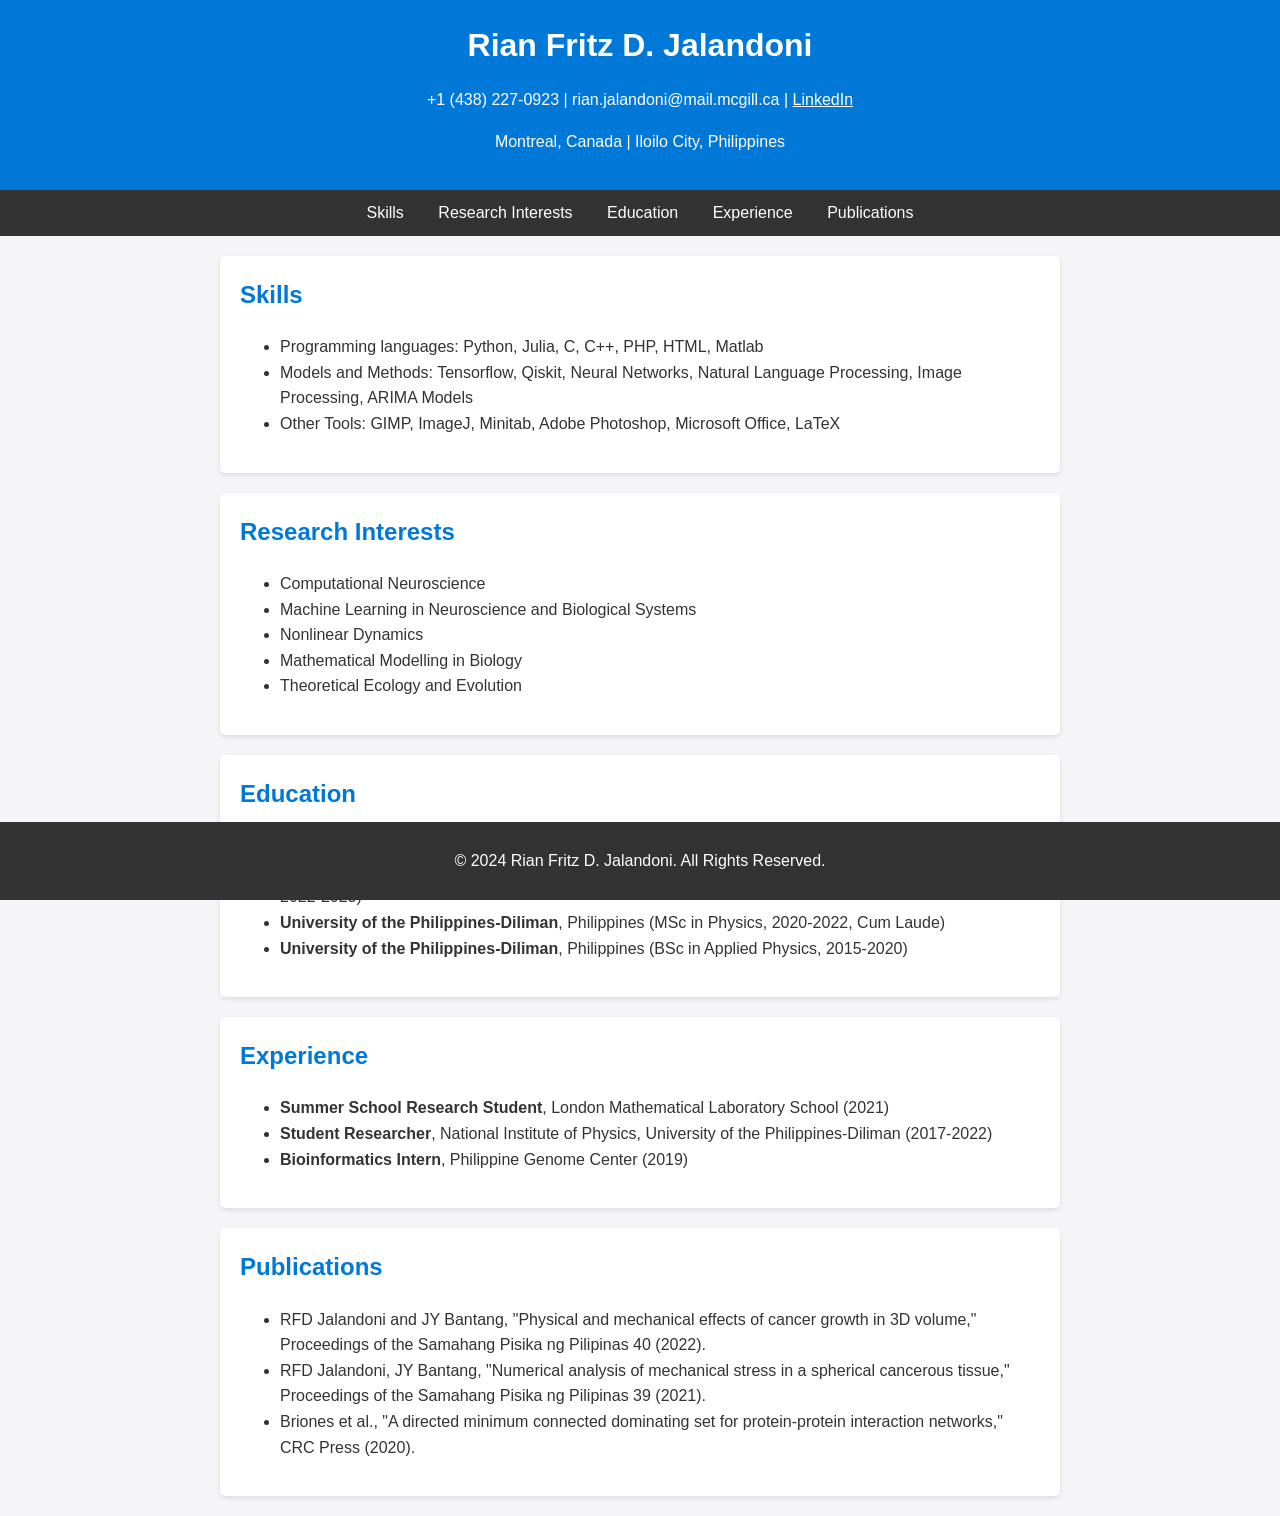
==== index.html @ ee77b3c1 "Rename curriculum-vitae-jalandonirfd.html to index.html" ====
<!DOCTYPE html>
<html lang="en">
<head>
    <meta charset="UTF-8">
    <meta name="viewport" content="width=device-width, initial-scale=1.0">
    <title>Rian Fritz D. Jalandoni - CV</title>
    <style>
        body {
            font-family: Arial, sans-serif;
            margin: 0;
            padding: 0;
            line-height: 1.6;
            background-color: #f4f4f9;
            color: #333;
        }
        header {
            background: #0078d7;
            color: white;
            padding: 20px 0;
            text-align: center;
        }
        header h1 {
            margin: 0;
        }
        nav {
            background: #333;
            color: white;
            padding: 10px 0;
            text-align: center;
        }
        nav a {
            color: white;
            margin: 0 15px;
            text-decoration: none;
        }
        nav a:hover {
            text-decoration: underline;
        }
        section {
            padding: 20px;
            margin: 20px auto;
            max-width: 800px;
            background: white;
            border-radius: 5px;
            box-shadow: 0 2px 5px rgba(0, 0, 0, 0.1);
        }
        section h2 {
            color: #0078d7;
            margin-top: 0;
        }
        footer {
            text-align: center;
            padding: 10px 0;
            background: #333;
            color: white;
            position: fixed;
            bottom: 0;
            width: 100%;
        }
    </style>
</head>
<body>
    <header>
        <h1>Rian Fritz D. Jalandoni</h1>
        <p>+1 (438) 227-0923 | rian.jalandoni@mail.mcgill.ca | <a href="https://www.linkedin.com/in/rian-fritz-jalandoni-0ab7b7190/" style="color: white;">LinkedIn</a></p>
        <p>Montreal, Canada | Iloilo City, Philippines</p>
    </header>
    <nav>
        <a href="#skills">Skills</a>
        <a href="#research">Research Interests</a>
        <a href="#education">Education</a>
        <a href="#experience">Experience</a>
        <a href="#publications">Publications</a>
    </nav>
    <section id="skills">
        <h2>Skills</h2>
        <ul>
            <li>Programming languages: Python, Julia, C, C++, PHP, HTML, Matlab</li>
            <li>Models and Methods: Tensorflow, Qiskit, Neural Networks, Natural Language Processing, Image Processing, ARIMA Models</li>
            <li>Other Tools: GIMP, ImageJ, Minitab, Adobe Photoshop, Microsoft Office, LaTeX</li>
        </ul>
    </section>
    <section id="research">
        <h2>Research Interests</h2>
        <ul>
            <li>Computational Neuroscience</li>
            <li>Machine Learning in Neuroscience and Biological Systems</li>
            <li>Nonlinear Dynamics</li>
            <li>Mathematical Modelling in Biology</li>
            <li>Theoretical Ecology and Evolution</li>
        </ul>
    </section>
    <section id="education">
        <h2>Education</h2>
        <ul>
            <li><strong>McGill University</strong>, Montreal, Canada (PhD in Quantitative Life Science, 2023-Present)</li>
            <li><strong>International Centre for Theoretical Physics</strong>, Italy (Postgraduate Diploma in Quantitative Life Sciences, 2022-2023)</li>
            <li><strong>University of the Philippines-Diliman</strong>, Philippines (MSc in Physics, 2020-2022, Cum Laude)</li>
            <li><strong>University of the Philippines-Diliman</strong>, Philippines (BSc in Applied Physics, 2015-2020)</li>
        </ul>
    </section>
    <section id="experience">
        <h2>Experience</h2>
        <ul>
            <li><strong>Summer School Research Student</strong>, London Mathematical Laboratory School (2021)</li>
            <li><strong>Student Researcher</strong>, National Institute of Physics, University of the Philippines-Diliman (2017-2022)</li>
            <li><strong>Bioinformatics Intern</strong>, Philippine Genome Center (2019)</li>
        </ul>
    </section>
    <section id="publications">
        <h2>Publications</h2>
        <ul>
            <li>RFD Jalandoni and JY Bantang, "Physical and mechanical effects of cancer growth in 3D volume," Proceedings of the Samahang Pisika ng Pilipinas 40 (2022).</li>
            <li>RFD Jalandoni, JY Bantang, "Numerical analysis of mechanical stress in a spherical cancerous tissue," Proceedings of the Samahang Pisika ng Pilipinas 39 (2021).</li>
            <li>Briones et al., "A directed minimum connected dominating set for protein-protein interaction networks," CRC Press (2020).</li>
        </ul>
    </section>
    <footer>
        <p>&copy; 2024 Rian Fritz D. Jalandoni. All Rights Reserved.</p>
    </footer>
</body>
</html>
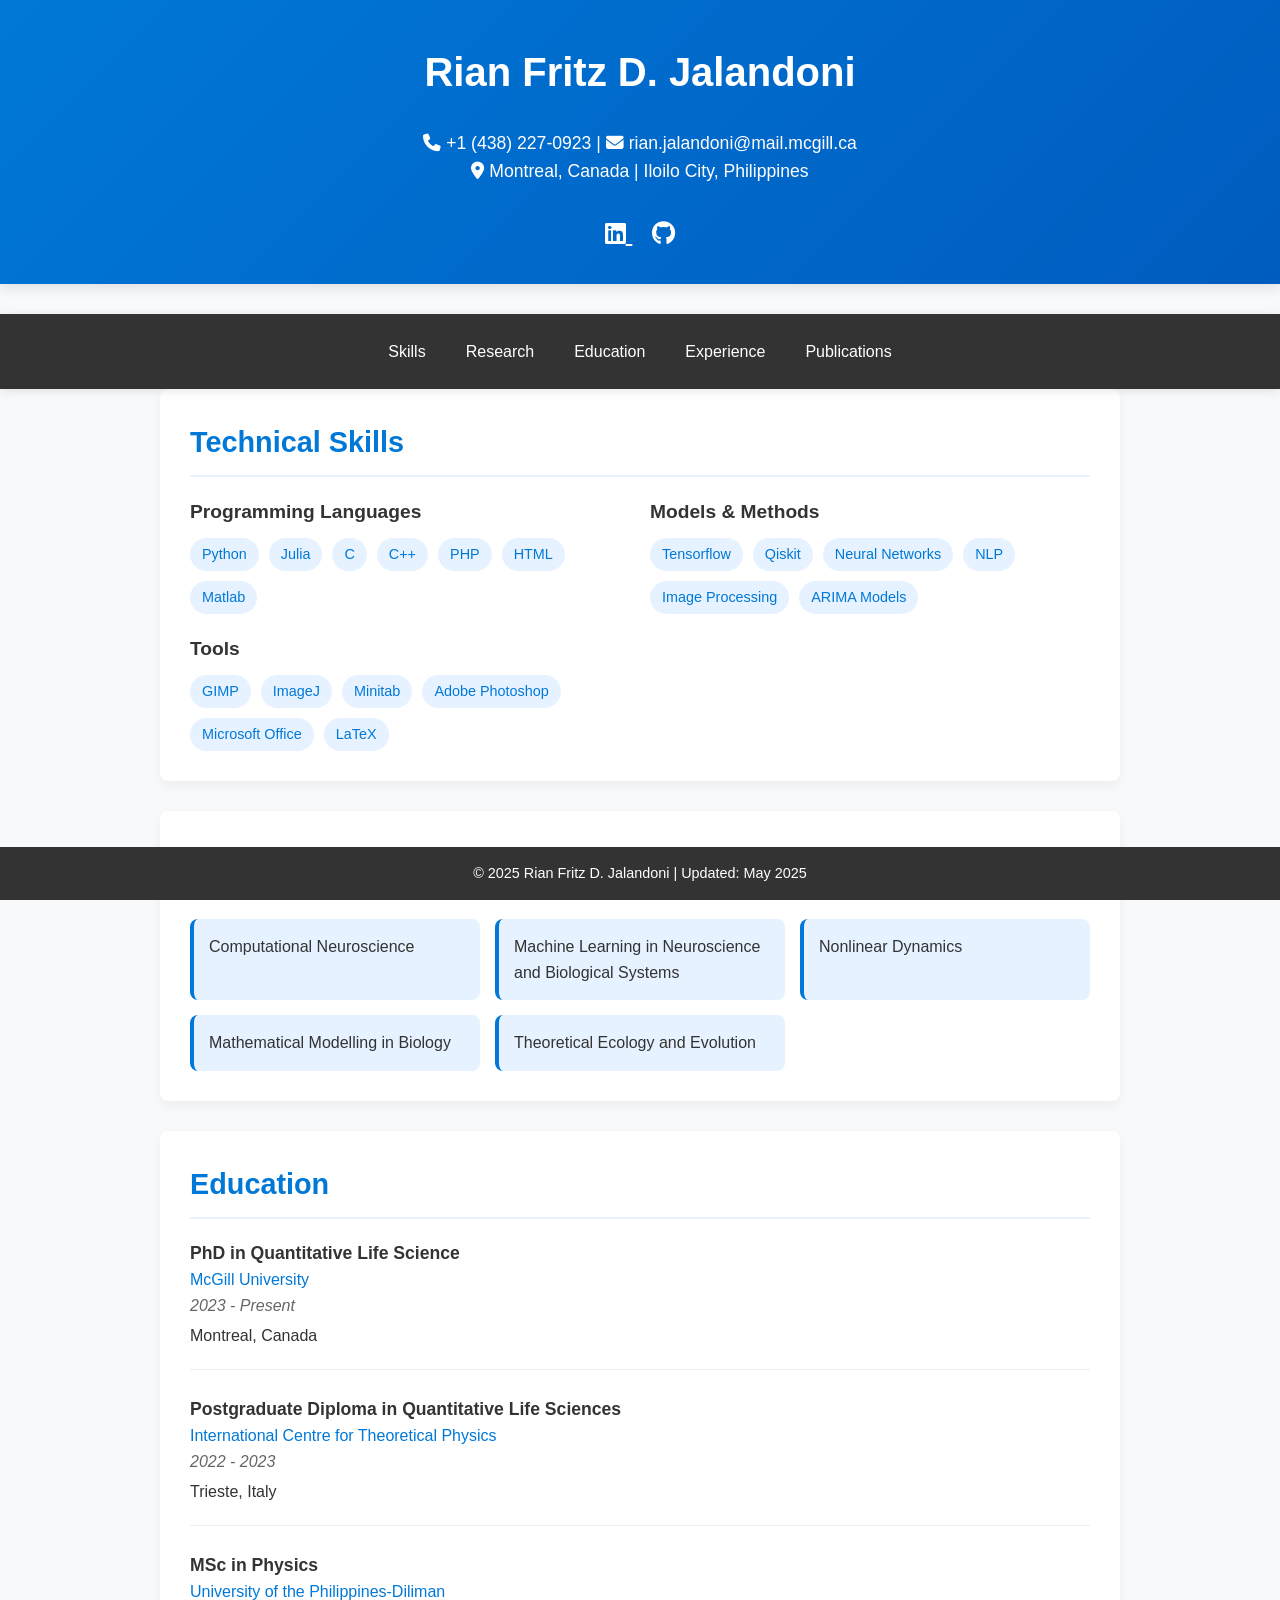
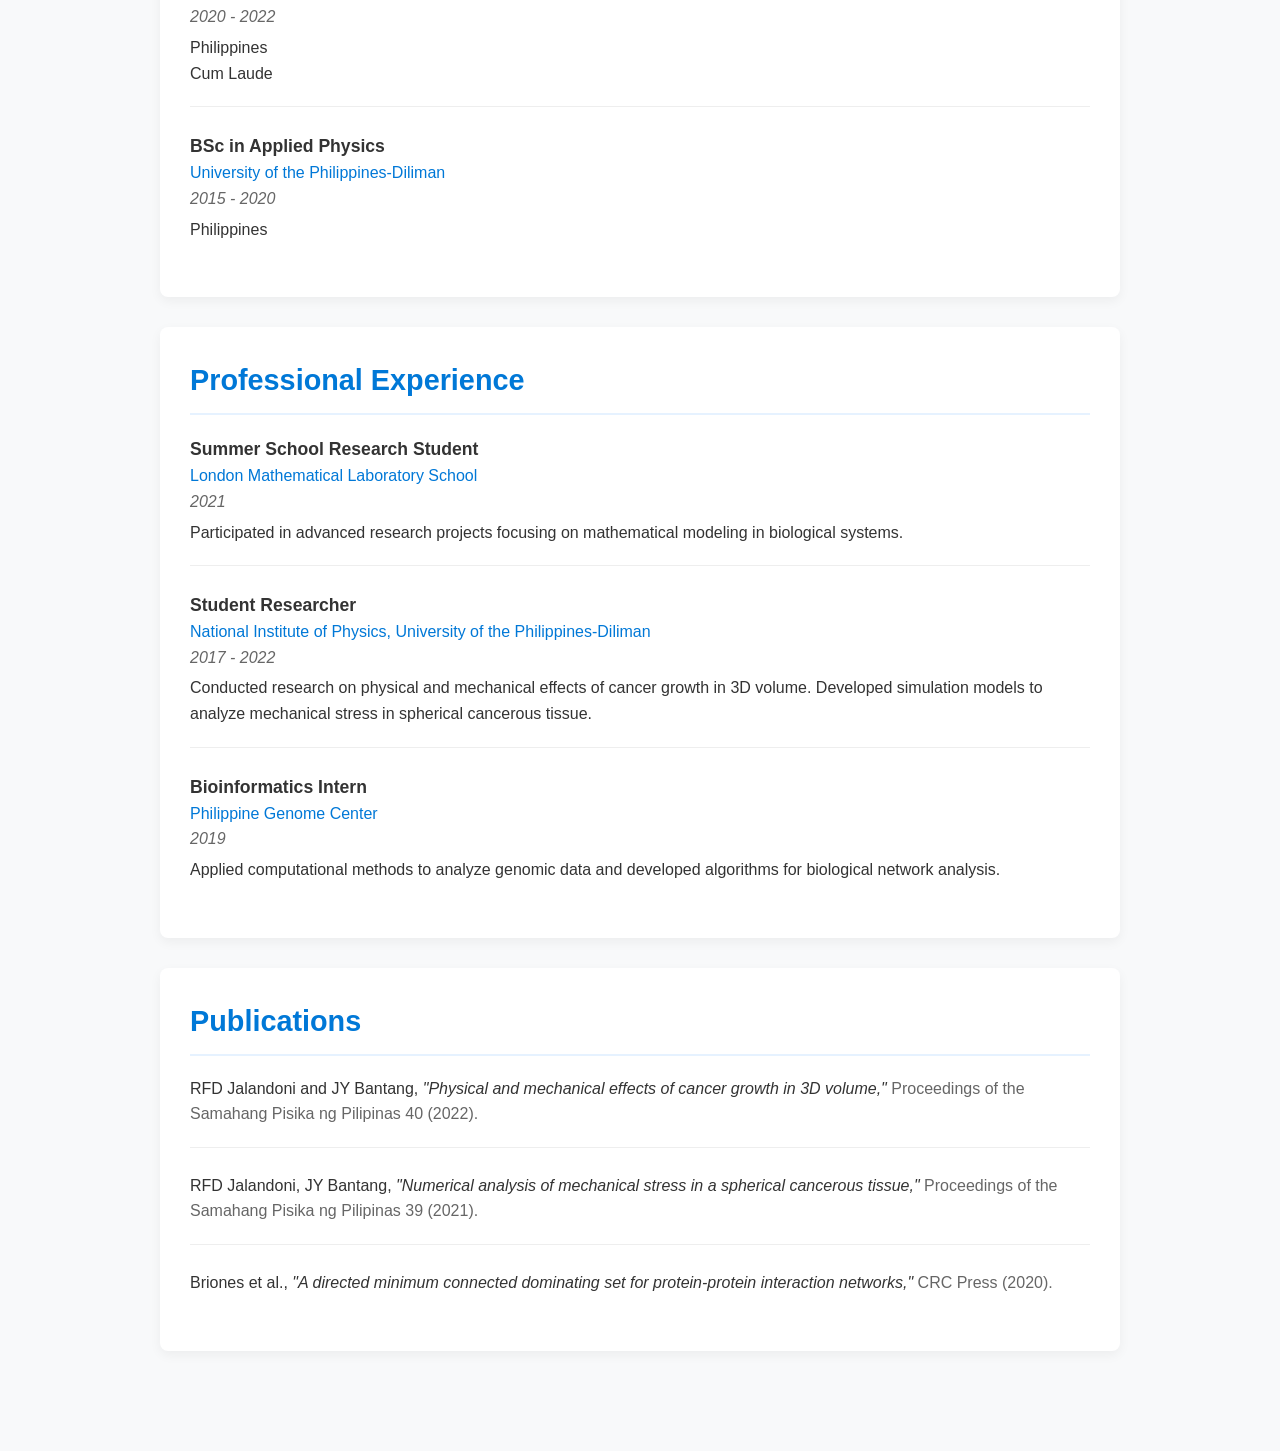
==== commit bd909ffe: "Update index.html" ====
--- a/index.html
+++ b/index.html
@@ -3,120 +3,474 @@
 <head>
     <meta charset="UTF-8">
     <meta name="viewport" content="width=device-width, initial-scale=1.0">
-    <title>Rian Fritz D. Jalandoni - CV</title>
+    <title>Rian Fritz D. Jalandoni - Curriculum Vitae</title>
+    <link rel="stylesheet" href="https://cdnjs.cloudflare.com/ajax/libs/font-awesome/6.4.0/css/all.min.css">
     <style>
-        body {
-            font-family: Arial, sans-serif;
+        :root {
+            --primary-color: #0078d7;
+            --secondary-color: #333;
+            --bg-color: #f8f9fa;
+            --card-bg: #ffffff;
+            --text-color: #333;
+            --accent-color: #005cbf;
+            --light-accent: #e6f2ff;
+        }
+
+        * {
             margin: 0;
             padding: 0;
+            box-sizing: border-box;
+        }
+
+        body {
+            font-family: 'Segoe UI', Arial, sans-serif;
             line-height: 1.6;
-            background-color: #f4f4f9;
-            color: #333;
-        }
+            background-color: var(--bg-color);
+            color: var(--text-color);
+            padding-bottom: 70px;
+        }
+
+        .container {
+            max-width: 1000px;
+            margin: 0 auto;
+            padding: 0 20px;
+        }
+
         header {
-            background: #0078d7;
+            background: linear-gradient(135deg, var(--primary-color), var(--accent-color));
             color: white;
-            padding: 20px 0;
+            padding: 40px 0 30px;
+            margin-bottom: 30px;
+            box-shadow: 0 4px 12px rgba(0, 0, 0, 0.1);
+        }
+
+        header .container {
+            display: flex;
+            flex-direction: column;
+            align-items: center;
             text-align: center;
         }
+
         header h1 {
-            margin: 0;
-        }
+            font-size: 2.5rem;
+            margin-bottom: 10px;
+            font-weight: 600;
+        }
+
+        .contact-info {
+            margin: 15px 0;
+            font-size: 1.1rem;
+        }
+
+        .contact-info a {
+            color: white;
+            text-decoration: none;
+            transition: opacity 0.2s;
+        }
+
+        .contact-info a:hover {
+            opacity: 0.8;
+            text-decoration: underline;
+        }
+
+        .social-links {
+            margin-top: 15px;
+        }
+
+        .social-links a {
+            color: white;
+            font-size: 1.5rem;
+            margin: 0 10px;
+            transition: transform 0.2s;
+        }
+
+        .social-links a:hover {
+            transform: scale(1.2);
+        }
+
         nav {
-            background: #333;
-            color: white;
-            padding: 10px 0;
-            text-align: center;
-        }
+            background-color: var(--secondary-color);
+            padding: 12px 0;
+            position: sticky;
+            top: 0;
+            z-index: 100;
+            box-shadow: 0 2px 10px rgba(0, 0, 0, 0.1);
+        }
+
+        nav .container {
+            display: flex;
+            justify-content: center;
+            flex-wrap: wrap;
+        }
+
         nav a {
             color: white;
-            margin: 0 15px;
             text-decoration: none;
-        }
-        nav a:hover {
-            text-decoration: underline;
-        }
+            padding: 8px 15px;
+            margin: 5px;
+            border-radius: 4px;
+            transition: background-color 0.3s;
+            font-weight: 500;
+        }
+
+        nav a:hover, nav a.active {
+            background-color: var(--primary-color);
+        }
+
         section {
-            padding: 20px;
-            margin: 20px auto;
-            max-width: 800px;
-            background: white;
-            border-radius: 5px;
-            box-shadow: 0 2px 5px rgba(0, 0, 0, 0.1);
-        }
+            background: var(--card-bg);
+            border-radius: 8px;
+            box-shadow: 0 4px 12px rgba(0, 0, 0, 0.05);
+            padding: 30px;
+            margin-bottom: 30px;
+        }
+
         section h2 {
-            color: #0078d7;
-            margin-top: 0;
-        }
+            color: var(--primary-color);
+            margin-bottom: 20px;
+            padding-bottom: 10px;
+            border-bottom: 2px solid var(--light-accent);
+            font-size: 1.8rem;
+        }
+
+        .skill-categories {
+            display: grid;
+            grid-template-columns: repeat(auto-fit, minmax(300px, 1fr));
+            gap: 20px;
+        }
+
+        .skill-category h3 {
+            color: var(--secondary-color);
+            margin-bottom: 10px;
+            font-size: 1.2rem;
+        }
+
+        .skill-list {
+            display: flex;
+            flex-wrap: wrap;
+            gap: 10px;
+            list-style-type: none;
+        }
+
+        .skill-tag {
+            background-color: var(--light-accent);
+            color: var(--primary-color);
+            padding: 5px 12px;
+            border-radius: 20px;
+            font-size: 0.9rem;
+            display: inline-block;
+        }
+
+        .research-interests {
+            display: grid;
+            grid-template-columns: repeat(auto-fit, minmax(250px, 1fr));
+            gap: 15px;
+        }
+
+        .research-item {
+            background-color: var(--light-accent);
+            padding: 15px;
+            border-radius: 8px;
+            border-left: 4px solid var(--primary-color);
+        }
+
+        .edu-item, .exp-item, .pub-item {
+            margin-bottom: 25px;
+            padding-bottom: 20px;
+            border-bottom: 1px solid #eee;
+        }
+
+        .edu-item:last-child, .exp-item:last-child, .pub-item:last-child {
+            border-bottom: none;
+            padding-bottom: 0;
+        }
+
+        .edu-title, .exp-title {
+            font-weight: bold;
+            color: var(--secondary-color);
+            font-size: 1.1rem;
+        }
+
+        .edu-place, .exp-place {
+            color: var(--primary-color);
+            font-weight: 500;
+        }
+
+        .edu-date, .exp-date {
+            color: #666;
+            font-style: italic;
+            margin-bottom: 5px;
+        }
+
+        .pub-authors {
+            font-weight: 500;
+        }
+
+        .pub-title {
+            font-style: italic;
+        }
+
+        .pub-venue {
+            color: #666;
+        }
+
         footer {
+            background-color: var(--secondary-color);
+            color: white;
             text-align: center;
-            padding: 10px 0;
-            background: #333;
-            color: white;
+            padding: 15px 0;
             position: fixed;
             bottom: 0;
             width: 100%;
+            font-size: 0.9rem;
+        }
+
+        @media (max-width: 768px) {
+            header h1 {
+                font-size: 2rem;
+            }
+            
+            .contact-info {
+                font-size: 0.95rem;
+            }
+            
+            section {
+                padding: 20px;
+            }
+            
+            .skill-categories {
+                grid-template-columns: 1fr;
+            }
+            
+            .research-interests {
+                grid-template-columns: 1fr;
+            }
+        }
+
+        @media print {
+            body {
+                padding-bottom: 0;
+            }
+            
+            header {
+                box-shadow: none;
+            }
+            
+            nav, footer {
+                display: none;
+            }
+            
+            section {
+                box-shadow: none;
+                margin-bottom: 20px;
+                page-break-inside: avoid;
+            }
+            
+            a {
+                text-decoration: none;
+                color: var(--text-color);
+            }
         }
     </style>
 </head>
 <body>
     <header>
-        <h1>Rian Fritz D. Jalandoni</h1>
-        <p>+1 (438) 227-0923 | rian.jalandoni@mail.mcgill.ca | <a href="https://www.linkedin.com/in/rian-fritz-jalandoni-0ab7b7190/" style="color: white;">LinkedIn</a></p>
-        <p>Montreal, Canada | Iloilo City, Philippines</p>
+        <div class="container">
+            <h1>Rian Fritz D. Jalandoni</h1>
+            <div class="contact-info">
+                <p><i class="fas fa-phone"></i> +1 (438) 227-0923 | <i class="fas fa-envelope"></i> rian.jalandoni@mail.mcgill.ca</p>
+                <p><i class="fas fa-map-marker-alt"></i> Montreal, Canada | Iloilo City, Philippines</p>
+            </div>
+            <div class="social-links">
+                <a href="https://www.linkedin.com/in/rian-fritz-jalandoni-0ab7b7190/" target="_blank" title="LinkedIn">
+                    <i class="fab fa-linkedin"></i>
+                </a>
+                <a href="https://github.com/yourusername" target="_blank" title="GitHub">
+                    <i class="fab fa-github"></i>
+                </a>
+                <!-- Add or replace with your actual social/professional profiles -->
+            </div>
+        </div>
     </header>
-    <nav>
-        <a href="#skills">Skills</a>
-        <a href="#research">Research Interests</a>
-        <a href="#education">Education</a>
-        <a href="#experience">Experience</a>
-        <a href="#publications">Publications</a>
+
+    <nav id="navbar">
+        <div class="container">
+            <a href="#skills" class="nav-link">Skills</a>
+            <a href="#research" class="nav-link">Research</a>
+            <a href="#education" class="nav-link">Education</a>
+            <a href="#experience" class="nav-link">Experience</a>
+            <a href="#publications" class="nav-link">Publications</a>
+        </div>
     </nav>
-    <section id="skills">
-        <h2>Skills</h2>
-        <ul>
-            <li>Programming languages: Python, Julia, C, C++, PHP, HTML, Matlab</li>
-            <li>Models and Methods: Tensorflow, Qiskit, Neural Networks, Natural Language Processing, Image Processing, ARIMA Models</li>
-            <li>Other Tools: GIMP, ImageJ, Minitab, Adobe Photoshop, Microsoft Office, LaTeX</li>
-        </ul>
-    </section>
-    <section id="research">
-        <h2>Research Interests</h2>
-        <ul>
-            <li>Computational Neuroscience</li>
-            <li>Machine Learning in Neuroscience and Biological Systems</li>
-            <li>Nonlinear Dynamics</li>
-            <li>Mathematical Modelling in Biology</li>
-            <li>Theoretical Ecology and Evolution</li>
-        </ul>
-    </section>
-    <section id="education">
-        <h2>Education</h2>
-        <ul>
-            <li><strong>McGill University</strong>, Montreal, Canada (PhD in Quantitative Life Science, 2023-Present)</li>
-            <li><strong>International Centre for Theoretical Physics</strong>, Italy (Postgraduate Diploma in Quantitative Life Sciences, 2022-2023)</li>
-            <li><strong>University of the Philippines-Diliman</strong>, Philippines (MSc in Physics, 2020-2022, Cum Laude)</li>
-            <li><strong>University of the Philippines-Diliman</strong>, Philippines (BSc in Applied Physics, 2015-2020)</li>
-        </ul>
-    </section>
-    <section id="experience">
-        <h2>Experience</h2>
-        <ul>
-            <li><strong>Summer School Research Student</strong>, London Mathematical Laboratory School (2021)</li>
-            <li><strong>Student Researcher</strong>, National Institute of Physics, University of the Philippines-Diliman (2017-2022)</li>
-            <li><strong>Bioinformatics Intern</strong>, Philippine Genome Center (2019)</li>
-        </ul>
-    </section>
-    <section id="publications">
-        <h2>Publications</h2>
-        <ul>
-            <li>RFD Jalandoni and JY Bantang, "Physical and mechanical effects of cancer growth in 3D volume," Proceedings of the Samahang Pisika ng Pilipinas 40 (2022).</li>
-            <li>RFD Jalandoni, JY Bantang, "Numerical analysis of mechanical stress in a spherical cancerous tissue," Proceedings of the Samahang Pisika ng Pilipinas 39 (2021).</li>
-            <li>Briones et al., "A directed minimum connected dominating set for protein-protein interaction networks," CRC Press (2020).</li>
-        </ul>
-    </section>
+
+    <div class="container">
+        <section id="skills">
+            <h2>Technical Skills</h2>
+            <div class="skill-categories">
+                <div class="skill-category">
+                    <h3>Programming Languages</h3>
+                    <ul class="skill-list">
+                        <li class="skill-tag">Python</li>
+                        <li class="skill-tag">Julia</li>
+                        <li class="skill-tag">C</li>
+                        <li class="skill-tag">C++</li>
+                        <li class="skill-tag">PHP</li>
+                        <li class="skill-tag">HTML</li>
+                        <li class="skill-tag">Matlab</li>
+                    </ul>
+                </div>
+                <div class="skill-category">
+                    <h3>Models & Methods</h3>
+                    <ul class="skill-list">
+                        <li class="skill-tag">Tensorflow</li>
+                        <li class="skill-tag">Qiskit</li>
+                        <li class="skill-tag">Neural Networks</li>
+                        <li class="skill-tag">NLP</li>
+                        <li class="skill-tag">Image Processing</li>
+                        <li class="skill-tag">ARIMA Models</li>
+                    </ul>
+                </div>
+                <div class="skill-category">
+                    <h3>Tools</h3>
+                    <ul class="skill-list">
+                        <li class="skill-tag">GIMP</li>
+                        <li class="skill-tag">ImageJ</li>
+                        <li class="skill-tag">Minitab</li>
+                        <li class="skill-tag">Adobe Photoshop</li>
+                        <li class="skill-tag">Microsoft Office</li>
+                        <li class="skill-tag">LaTeX</li>
+                    </ul>
+                </div>
+            </div>
+        </section>
+
+        <section id="research">
+            <h2>Research Interests</h2>
+            <div class="research-interests">
+                <div class="research-item">
+                    <p>Computational Neuroscience</p>
+                </div>
+                <div class="research-item">
+                    <p>Machine Learning in Neuroscience and Biological Systems</p>
+                </div>
+                <div class="research-item">
+                    <p>Nonlinear Dynamics</p>
+                </div>
+                <div class="research-item">
+                    <p>Mathematical Modelling in Biology</p>
+                </div>
+                <div class="research-item">
+                    <p>Theoretical Ecology and Evolution</p>
+                </div>
+            </div>
+        </section>
+
+        <section id="education">
+            <h2>Education</h2>
+            <div class="edu-item">
+                <div class="edu-title">PhD in Quantitative Life Science</div>
+                <div class="edu-place">McGill University</div>
+                <div class="edu-date">2023 - Present</div>
+                <div class="edu-location">Montreal, Canada</div>
+            </div>
+            <div class="edu-item">
+                <div class="edu-title">Postgraduate Diploma in Quantitative Life Sciences</div>
+                <div class="edu-place">International Centre for Theoretical Physics</div>
+                <div class="edu-date">2022 - 2023</div>
+                <div class="edu-location">Trieste, Italy</div>
+            </div>
+            <div class="edu-item">
+                <div class="edu-title">MSc in Physics</div>
+                <div class="edu-place">University of the Philippines-Diliman</div>
+                <div class="edu-date">2020 - 2022</div>
+                <div class="edu-location">Philippines</div>
+                <div class="edu-honors">Cum Laude</div>
+            </div>
+            <div class="edu-item">
+                <div class="edu-title">BSc in Applied Physics</div>
+                <div class="edu-place">University of the Philippines-Diliman</div>
+                <div class="edu-date">2015 - 2020</div>
+                <div class="edu-location">Philippines</div>
+            </div>
+        </section>
+
+        <section id="experience">
+            <h2>Professional Experience</h2>
+            <div class="exp-item">
+                <div class="exp-title">Summer School Research Student</div>
+                <div class="exp-place">London Mathematical Laboratory School</div>
+                <div class="exp-date">2021</div>
+                <div class="exp-description">
+                    <!-- Add brief description of your responsibilities and achievements -->
+                    <p>Participated in advanced research projects focusing on mathematical modeling in biological systems.</p>
+                </div>
+            </div>
+            <div class="exp-item">
+                <div class="exp-title">Student Researcher</div>
+                <div class="exp-place">National Institute of Physics, University of the Philippines-Diliman</div>
+                <div class="exp-date">2017 - 2022</div>
+                <div class="exp-description">
+                    <p>Conducted research on physical and mechanical effects of cancer growth in 3D volume. Developed simulation models to analyze mechanical stress in spherical cancerous tissue.</p>
+                </div>
+            </div>
+            <div class="exp-item">
+                <div class="exp-title">Bioinformatics Intern</div>
+                <div class="exp-place">Philippine Genome Center</div>
+                <div class="exp-date">2019</div>
+                <div class="exp-description">
+                    <p>Applied computational methods to analyze genomic data and developed algorithms for biological network analysis.</p>
+                </div>
+            </div>
+        </section>
+
+        <section id="publications">
+            <h2>Publications</h2>
+            <div class="pub-item">
+                <p><span class="pub-authors">RFD Jalandoni and JY Bantang,</span> <span class="pub-title">"Physical and mechanical effects of cancer growth in 3D volume,"</span> <span class="pub-venue">Proceedings of the Samahang Pisika ng Pilipinas 40 (2022).</span></p>
+            </div>
+            <div class="pub-item">
+                <p><span class="pub-authors">RFD Jalandoni, JY Bantang,</span> <span class="pub-title">"Numerical analysis of mechanical stress in a spherical cancerous tissue,"</span> <span class="pub-venue">Proceedings of the Samahang Pisika ng Pilipinas 39 (2021).</span></p>
+            </div>
+            <div class="pub-item">
+                <p><span class="pub-authors">Briones et al.,</span> <span class="pub-title">"A directed minimum connected dominating set for protein-protein interaction networks,"</span> <span class="pub-venue">CRC Press (2020).</span></p>
+            </div>
+        </section>
+    </div>
+
     <footer>
-        <p>&copy; 2024 Rian Fritz D. Jalandoni. All Rights Reserved.</p>
+        <div class="container">
+            <p>&copy; 2025 Rian Fritz D. Jalandoni | Updated: May 2025</p>
+        </div>
     </footer>
+
+    <script>
+        // Highlight active section in the navigation
+        document.addEventListener('DOMContentLoaded', function() {
+            // Get all sections and nav links
+            const sections = document.querySelectorAll('section');
+            const navLinks = document.querySelectorAll('.nav-link');
+            
+            // Add scroll event listener
+            window.addEventListener('scroll', function() {
+                let current = '';
+                
+                sections.forEach(section => {
+                    const sectionTop = section.offsetTop;
+                    const sectionHeight = section.clientHeight;
+                    
+                    if (pageYOffset >= sectionTop - 150) {
+                        current = section.getAttribute('id');
+                    }
+                });
+                
+                navLinks.forEach(link => {
+                    link.classList.remove('active');
+                    if (link.getAttribute('href').substring(1) === current) {
+                        link.classList.add('active');
+                    }
+                });
+            });
+        });
+    </script>
 </body>
 </html>
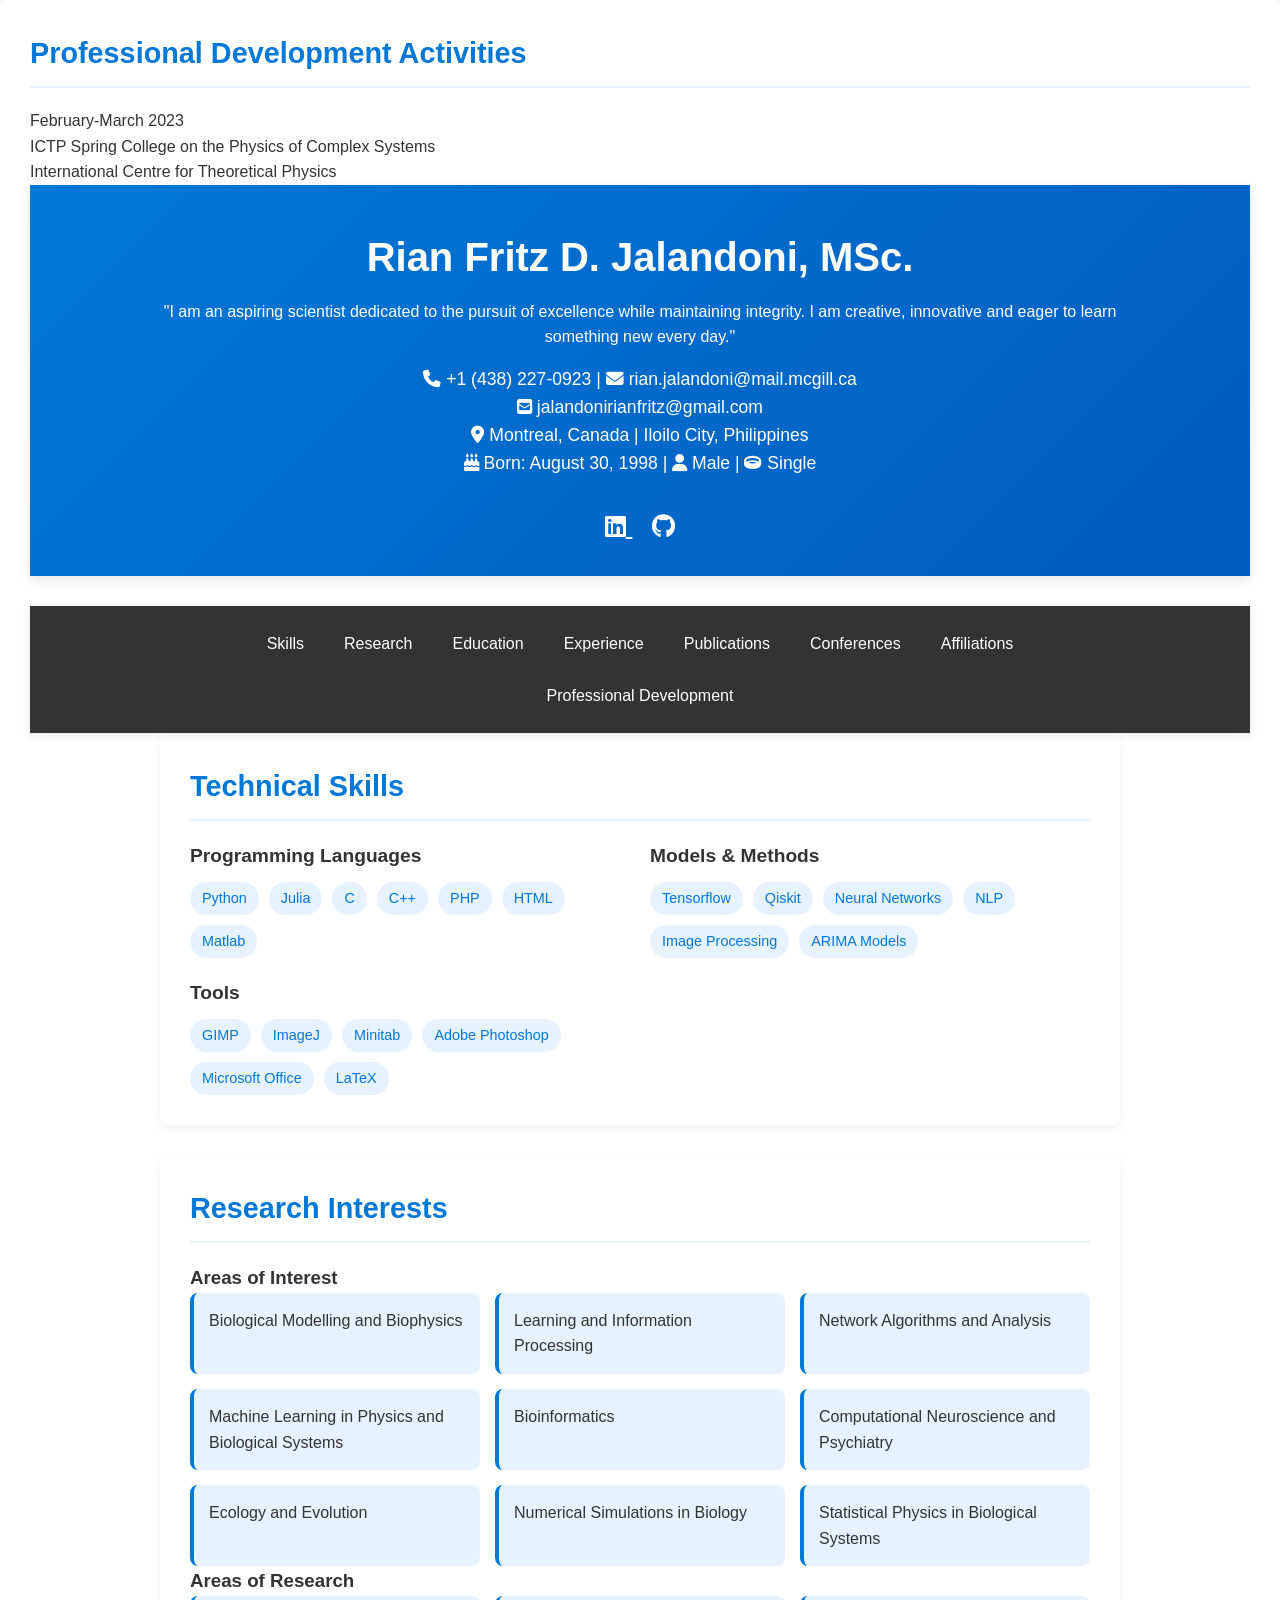
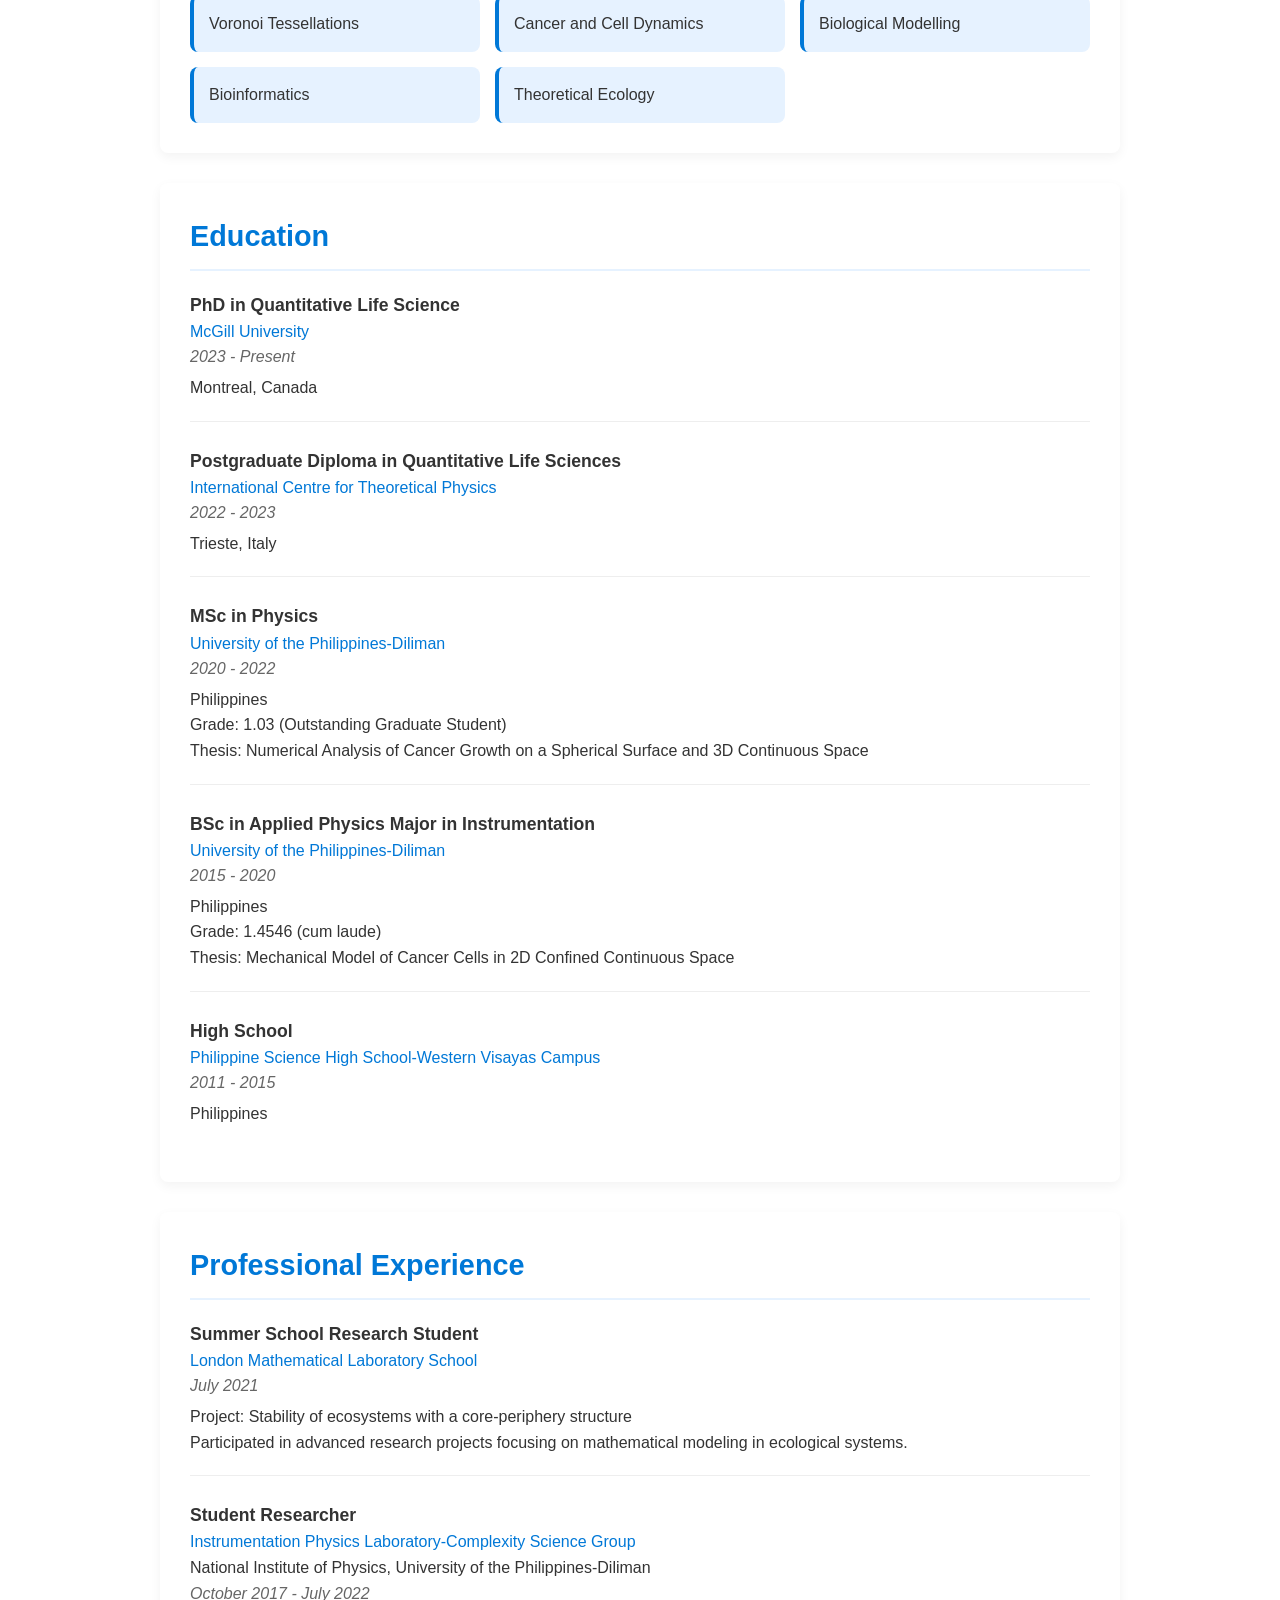
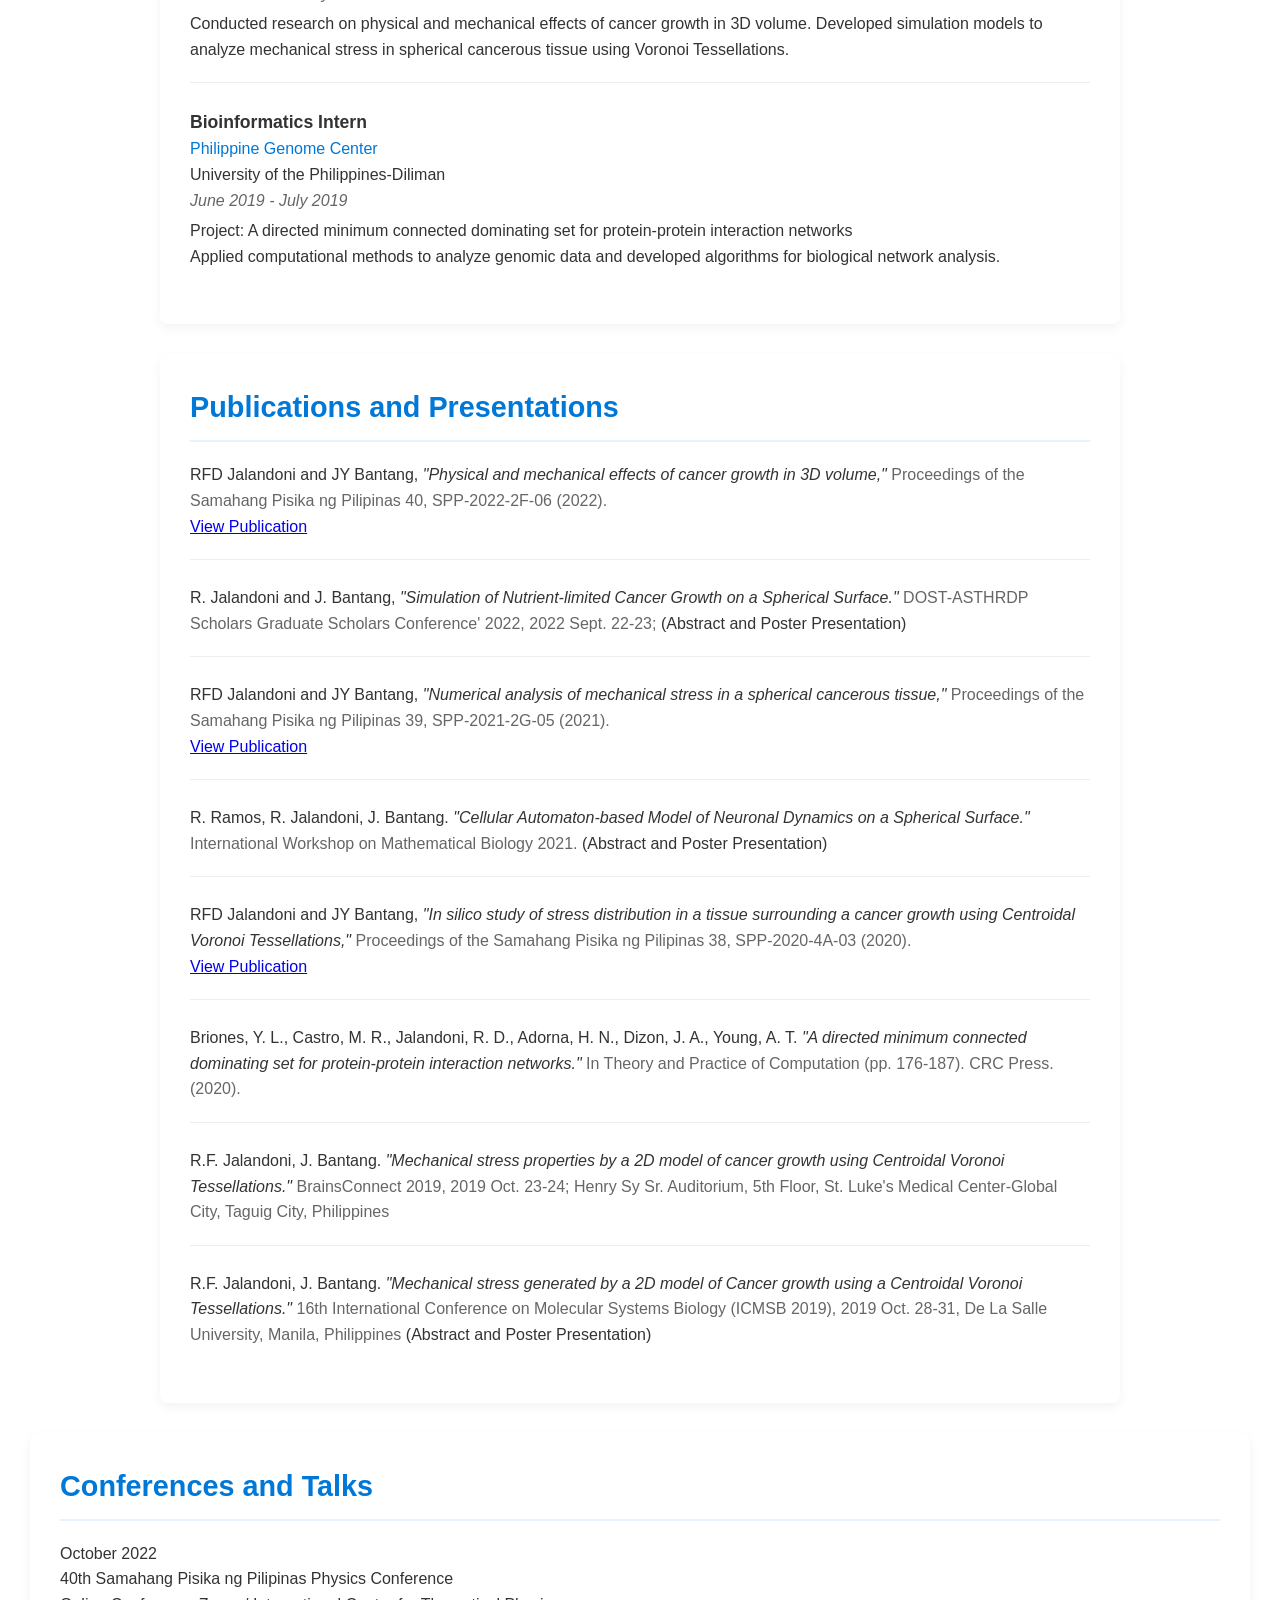
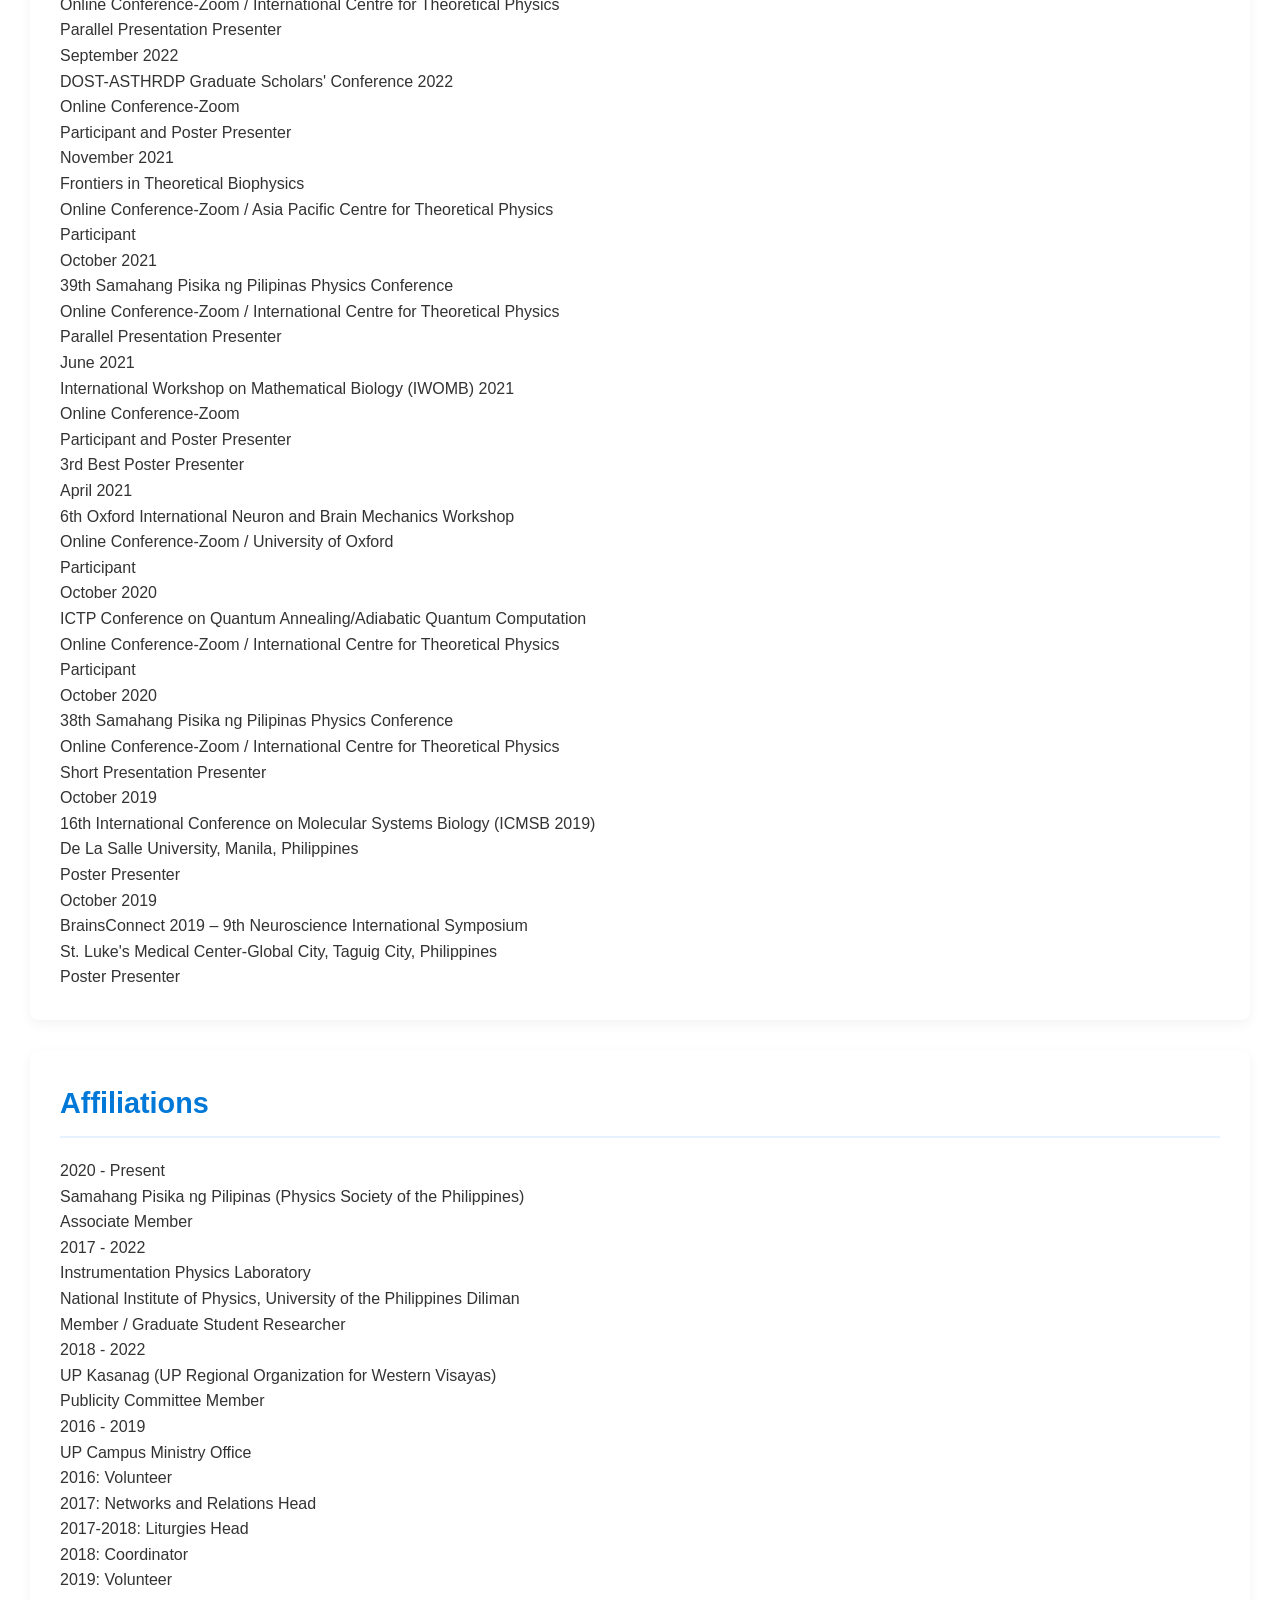
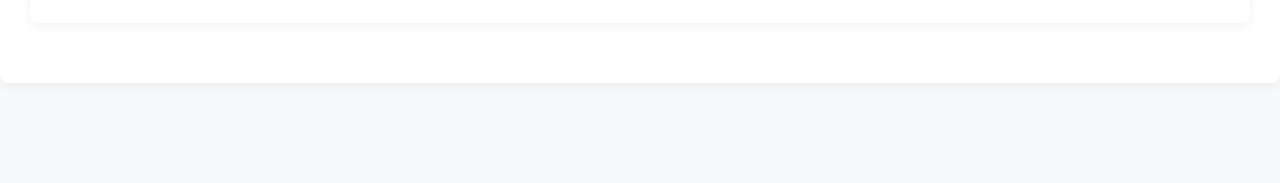
==== commit a7b374a6: "Update index.html" ====
--- a/index.html
+++ b/index.html
@@ -1,4 +1,12 @@
-<!DOCTYPE html>
+        <section id="development">
+            <h2>Professional Development Activities</h2>
+            <div class="dev-container">
+                <div class="dev-item">
+                    <div class="dev-date">February-March 2023</div>
+                    <div class="dev-details">
+                        <div class="dev-title">ICTP Spring College on the Physics of Complex Systems</div>
+                        <div class="dev-venue">International Centre for Theoretical Physics</div>
+                        <div class="dev-role"><!DOCTYPE html>
 <html lang="en">
 <head>
     <meta charset="UTF-8">
@@ -276,10 +284,13 @@
 <body>
     <header>
         <div class="container">
-            <h1>Rian Fritz D. Jalandoni</h1>
+            <h1>Rian Fritz D. Jalandoni, MSc.</h1>
+            <p class="tagline">"I am an aspiring scientist dedicated to the pursuit of excellence while maintaining integrity. I am creative, innovative and eager to learn something new every day."</p>
             <div class="contact-info">
                 <p><i class="fas fa-phone"></i> +1 (438) 227-0923 | <i class="fas fa-envelope"></i> rian.jalandoni@mail.mcgill.ca</p>
+                <p><i class="fas fa-envelope-square"></i> jalandonirianfritz@gmail.com</p>
                 <p><i class="fas fa-map-marker-alt"></i> Montreal, Canada | Iloilo City, Philippines</p>
+                <p><i class="fas fa-birthday-cake"></i> Born: August 30, 1998 | <i class="fas fa-user"></i> Male | <i class="fas fa-ring"></i> Single</p>
             </div>
             <div class="social-links">
                 <a href="https://www.linkedin.com/in/rian-fritz-jalandoni-0ab7b7190/" target="_blank" title="LinkedIn">
@@ -300,6 +311,9 @@
             <a href="#education" class="nav-link">Education</a>
             <a href="#experience" class="nav-link">Experience</a>
             <a href="#publications" class="nav-link">Publications</a>
+            <a href="#conferences" class="nav-link">Conferences</a>
+            <a href="#affiliations" class="nav-link">Affiliations</a>
+            <a href="#development" class="nav-link">Professional Development</a>
         </div>
     </nav>
 
@@ -346,21 +360,58 @@
 
         <section id="research">
             <h2>Research Interests</h2>
-            <div class="research-interests">
-                <div class="research-item">
-                    <p>Computational Neuroscience</p>
-                </div>
-                <div class="research-item">
-                    <p>Machine Learning in Neuroscience and Biological Systems</p>
-                </div>
-                <div class="research-item">
-                    <p>Nonlinear Dynamics</p>
-                </div>
-                <div class="research-item">
-                    <p>Mathematical Modelling in Biology</p>
-                </div>
-                <div class="research-item">
-                    <p>Theoretical Ecology and Evolution</p>
+            <div class="research-container">
+                <div class="research-column">
+                    <h3>Areas of Interest</h3>
+                    <div class="research-interests">
+                        <div class="research-item">
+                            <p>Biological Modelling and Biophysics</p>
+                        </div>
+                        <div class="research-item">
+                            <p>Learning and Information Processing</p>
+                        </div>
+                        <div class="research-item">
+                            <p>Network Algorithms and Analysis</p>
+                        </div>
+                        <div class="research-item">
+                            <p>Machine Learning in Physics and Biological Systems</p>
+                        </div>
+                        <div class="research-item">
+                            <p>Bioinformatics</p>
+                        </div>
+                        <div class="research-item">
+                            <p>Computational Neuroscience and Psychiatry</p>
+                        </div>
+                        <div class="research-item">
+                            <p>Ecology and Evolution</p>
+                        </div>
+                        <div class="research-item">
+                            <p>Numerical Simulations in Biology</p>
+                        </div>
+                        <div class="research-item">
+                            <p>Statistical Physics in Biological Systems</p>
+                        </div>
+                    </div>
+                </div>
+                <div class="research-column">
+                    <h3>Areas of Research</h3>
+                    <div class="research-interests">
+                        <div class="research-item">
+                            <p>Voronoi Tessellations</p>
+                        </div>
+                        <div class="research-item">
+                            <p>Cancer and Cell Dynamics</p>
+                        </div>
+                        <div class="research-item">
+                            <p>Biological Modelling</p>
+                        </div>
+                        <div class="research-item">
+                            <p>Bioinformatics</p>
+                        </div>
+                        <div class="research-item">
+                            <p>Theoretical Ecology</p>
+                        </div>
+                    </div>
                 </div>
             </div>
         </section>
@@ -384,12 +435,21 @@
                 <div class="edu-place">University of the Philippines-Diliman</div>
                 <div class="edu-date">2020 - 2022</div>
                 <div class="edu-location">Philippines</div>
-                <div class="edu-honors">Cum Laude</div>
+                <div class="edu-honors">Grade: 1.03 (Outstanding Graduate Student)</div>
+                <div class="edu-thesis">Thesis: Numerical Analysis of Cancer Growth on a Spherical Surface and 3D Continuous Space</div>
             </div>
             <div class="edu-item">
-                <div class="edu-title">BSc in Applied Physics</div>
+                <div class="edu-title">BSc in Applied Physics Major in Instrumentation</div>
                 <div class="edu-place">University of the Philippines-Diliman</div>
                 <div class="edu-date">2015 - 2020</div>
+                <div class="edu-location">Philippines</div>
+                <div class="edu-honors">Grade: 1.4546 (cum laude)</div>
+                <div class="edu-thesis">Thesis: Mechanical Model of Cancer Cells in 2D Confined Continuous Space</div>
+            </div>
+            <div class="edu-item">
+                <div class="edu-title">High School</div>
+                <div class="edu-place">Philippine Science High School-Western Visayas Campus</div>
+                <div class="edu-date">2011 - 2015</div>
                 <div class="edu-location">Philippines</div>
             </div>
         </section>
@@ -399,78 +459,191 @@
             <div class="exp-item">
                 <div class="exp-title">Summer School Research Student</div>
                 <div class="exp-place">London Mathematical Laboratory School</div>
-                <div class="exp-date">2021</div>
+                <div class="exp-date">July 2021</div>
                 <div class="exp-description">
-                    <!-- Add brief description of your responsibilities and achievements -->
-                    <p>Participated in advanced research projects focusing on mathematical modeling in biological systems.</p>
+                    <p>Project: Stability of ecosystems with a core-periphery structure</p>
+                    <p>Participated in advanced research projects focusing on mathematical modeling in ecological systems.</p>
                 </div>
             </div>
             <div class="exp-item">
                 <div class="exp-title">Student Researcher</div>
-                <div class="exp-place">National Institute of Physics, University of the Philippines-Diliman</div>
-                <div class="exp-date">2017 - 2022</div>
+                <div class="exp-place">Instrumentation Physics Laboratory-Complexity Science Group</div>
+                <div class="exp-place-sub">National Institute of Physics, University of the Philippines-Diliman</div>
+                <div class="exp-date">October 2017 - July 2022</div>
                 <div class="exp-description">
-                    <p>Conducted research on physical and mechanical effects of cancer growth in 3D volume. Developed simulation models to analyze mechanical stress in spherical cancerous tissue.</p>
+                    <p>Conducted research on physical and mechanical effects of cancer growth in 3D volume. Developed simulation models to analyze mechanical stress in spherical cancerous tissue using Voronoi Tessellations.</p>
                 </div>
             </div>
             <div class="exp-item">
                 <div class="exp-title">Bioinformatics Intern</div>
                 <div class="exp-place">Philippine Genome Center</div>
-                <div class="exp-date">2019</div>
+                <div class="exp-place-sub">University of the Philippines-Diliman</div>
+                <div class="exp-date">June 2019 - July 2019</div>
                 <div class="exp-description">
+                    <p>Project: A directed minimum connected dominating set for protein-protein interaction networks</p>
                     <p>Applied computational methods to analyze genomic data and developed algorithms for biological network analysis.</p>
                 </div>
             </div>
         </section>
 
         <section id="publications">
-            <h2>Publications</h2>
-            <div class="pub-item">
-                <p><span class="pub-authors">RFD Jalandoni and JY Bantang,</span> <span class="pub-title">"Physical and mechanical effects of cancer growth in 3D volume,"</span> <span class="pub-venue">Proceedings of the Samahang Pisika ng Pilipinas 40 (2022).</span></p>
-            </div>
-            <div class="pub-item">
-                <p><span class="pub-authors">RFD Jalandoni, JY Bantang,</span> <span class="pub-title">"Numerical analysis of mechanical stress in a spherical cancerous tissue,"</span> <span class="pub-venue">Proceedings of the Samahang Pisika ng Pilipinas 39 (2021).</span></p>
-            </div>
-            <div class="pub-item">
-                <p><span class="pub-authors">Briones et al.,</span> <span class="pub-title">"A directed minimum connected dominating set for protein-protein interaction networks,"</span> <span class="pub-venue">CRC Press (2020).</span></p>
+            <h2>Publications and Presentations</h2>
+            <div class="pub-item">
+                <p><span class="pub-authors">RFD Jalandoni and JY Bantang,</span> <span class="pub-title">"Physical and mechanical effects of cancer growth in 3D volume,"</span> <span class="pub-venue">Proceedings of the Samahang Pisika ng Pilipinas 40, SPP-2022-2F-06 (2022).</span></p>
+                <p class="pub-url"><a href="https://proceedings.spp-online.org/article/view/SPP-2022-2F-06" target="_blank">View Publication</a></p>
+            </div>
+            <div class="pub-item">
+                <p><span class="pub-authors">R. Jalandoni and J. Bantang,</span> <span class="pub-title">"Simulation of Nutrient-limited Cancer Growth on a Spherical Surface."</span> <span class="pub-venue">DOST-ASTHRDP Scholars Graduate Scholars Conference' 2022, 2022 Sept. 22-23;</span> <span class="pub-note">(Abstract and Poster Presentation)</span></p>
+            </div>
+            <div class="pub-item">
+                <p><span class="pub-authors">RFD Jalandoni and JY Bantang,</span> <span class="pub-title">"Numerical analysis of mechanical stress in a spherical cancerous tissue,"</span> <span class="pub-venue">Proceedings of the Samahang Pisika ng Pilipinas 39, SPP-2021-2G-05 (2021).</span></p>
+                <p class="pub-url"><a href="https://proceedings.spp-online.org/article/view/SPP-2021-2G-05" target="_blank">View Publication</a></p>
+            </div>
+            <div class="pub-item">
+                <p><span class="pub-authors">R. Ramos, R. Jalandoni, J. Bantang.</span> <span class="pub-title">"Cellular Automaton-based Model of Neuronal Dynamics on a Spherical Surface."</span> <span class="pub-venue">International Workshop on Mathematical Biology 2021.</span> <span class="pub-note">(Abstract and Poster Presentation)</span></p>
+            </div>
+            <div class="pub-item">
+                <p><span class="pub-authors">RFD Jalandoni and JY Bantang,</span> <span class="pub-title">"In silico study of stress distribution in a tissue surrounding a cancer growth using Centroidal Voronoi Tessellations,"</span> <span class="pub-venue">Proceedings of the Samahang Pisika ng Pilipinas 38, SPP-2020-4A-03 (2020).</span></p>
+                <p class="pub-url"><a href="https://paperview.spp-online.org/proceedings/article/view/SPP-2020-4A-03" target="_blank">View Publication</a></p>
+            </div>
+            <div class="pub-item">
+                <p><span class="pub-authors">Briones, Y. L., Castro, M. R., Jalandoni, R. D., Adorna, H. N., Dizon, J. A., Young, A. T.</span> <span class="pub-title">"A directed minimum connected dominating set for protein-protein interaction networks."</span> <span class="pub-venue">In Theory and Practice of Computation (pp. 176-187). CRC Press. (2020).</span></p>
+            </div>
+            <div class="pub-item">
+                <p><span class="pub-authors">R.F. Jalandoni, J. Bantang.</span> <span class="pub-title">"Mechanical stress properties by a 2D model of cancer growth using Centroidal Voronoi Tessellations."</span> <span class="pub-venue">BrainsConnect 2019, 2019 Oct. 23-24; Henry Sy Sr. Auditorium, 5th Floor, St. Luke's Medical Center-Global City, Taguig City, Philippines</span></p>
+            </div>
+            <div class="pub-item">
+                <p><span class="pub-authors">R.F. Jalandoni, J. Bantang.</span> <span class="pub-title">"Mechanical stress generated by a 2D model of Cancer growth using a Centroidal Voronoi Tessellations."</span> <span class="pub-venue">16th International Conference on Molecular Systems Biology (ICMSB 2019), 2019 Oct. 28-31, De La Salle University, Manila, Philippines</span> <span class="pub-note">(Abstract and Poster Presentation)</span></p>
             </div>
         </section>
     </div>
 
-    <footer>
-        <div class="container">
-            <p>&copy; 2025 Rian Fritz D. Jalandoni | Updated: May 2025</p>
-        </div>
-    </footer>
-
-    <script>
-        // Highlight active section in the navigation
-        document.addEventListener('DOMContentLoaded', function() {
-            // Get all sections and nav links
-            const sections = document.querySelectorAll('section');
-            const navLinks = document.querySelectorAll('.nav-link');
-            
-            // Add scroll event listener
-            window.addEventListener('scroll', function() {
-                let current = '';
-                
-                sections.forEach(section => {
-                    const sectionTop = section.offsetTop;
-                    const sectionHeight = section.clientHeight;
-                    
-                    if (pageYOffset >= sectionTop - 150) {
-                        current = section.getAttribute('id');
-                    }
-                });
-                
-                navLinks.forEach(link => {
-                    link.classList.remove('active');
-                    if (link.getAttribute('href').substring(1) === current) {
-                        link.classList.add('active');
-                    }
-                });
-            });
-        });
-    </script>
+        <section id="conferences">
+            <h2>Conferences and Talks</h2>
+            <div class="conf-container">
+                <div class="conf-item">
+                    <div class="conf-date">October 2022</div>
+                    <div class="conf-details">
+                        <div class="conf-title">40th Samahang Pisika ng Pilipinas Physics Conference</div>
+                        <div class="conf-venue">Online Conference-Zoom / International Centre for Theoretical Physics</div>
+                        <div class="conf-role">Parallel Presentation Presenter</div>
+                    </div>
+                </div>
+                <div class="conf-item">
+                    <div class="conf-date">September 2022</div>
+                    <div class="conf-details">
+                        <div class="conf-title">DOST-ASTHRDP Graduate Scholars' Conference 2022</div>
+                        <div class="conf-venue">Online Conference-Zoom</div>
+                        <div class="conf-role">Participant and Poster Presenter</div>
+                    </div>
+                </div>
+                <div class="conf-item">
+                    <div class="conf-date">November 2021</div>
+                    <div class="conf-details">
+                        <div class="conf-title">Frontiers in Theoretical Biophysics</div>
+                        <div class="conf-venue">Online Conference-Zoom / Asia Pacific Centre for Theoretical Physics</div>
+                        <div class="conf-role">Participant</div>
+                    </div>
+                </div>
+                <div class="conf-item">
+                    <div class="conf-date">October 2021</div>
+                    <div class="conf-details">
+                        <div class="conf-title">39th Samahang Pisika ng Pilipinas Physics Conference</div>
+                        <div class="conf-venue">Online Conference-Zoom / International Centre for Theoretical Physics</div>
+                        <div class="conf-role">Parallel Presentation Presenter</div>
+                    </div>
+                </div>
+                <div class="conf-item">
+                    <div class="conf-date">June 2021</div>
+                    <div class="conf-details">
+                        <div class="conf-title">International Workshop on Mathematical Biology (IWOMB) 2021</div>
+                        <div class="conf-venue">Online Conference-Zoom</div>
+                        <div class="conf-role">Participant and Poster Presenter</div>
+                        <div class="conf-award">3rd Best Poster Presenter</div>
+                    </div>
+                </div>
+                <div class="conf-item">
+                    <div class="conf-date">April 2021</div>
+                    <div class="conf-details">
+                        <div class="conf-title">6th Oxford International Neuron and Brain Mechanics Workshop</div>
+                        <div class="conf-venue">Online Conference-Zoom / University of Oxford</div>
+                        <div class="conf-role">Participant</div>
+                    </div>
+                </div>
+                <div class="conf-item">
+                    <div class="conf-date">October 2020</div>
+                    <div class="conf-details">
+                        <div class="conf-title">ICTP Conference on Quantum Annealing/Adiabatic Quantum Computation</div>
+                        <div class="conf-venue">Online Conference-Zoom / International Centre for Theoretical Physics</div>
+                        <div class="conf-role">Participant</div>
+                    </div>
+                </div>
+                <div class="conf-item">
+                    <div class="conf-date">October 2020</div>
+                    <div class="conf-details">
+                        <div class="conf-title">38th Samahang Pisika ng Pilipinas Physics Conference</div>
+                        <div class="conf-venue">Online Conference-Zoom / International Centre for Theoretical Physics</div>
+                        <div class="conf-role">Short Presentation Presenter</div>
+                    </div>
+                </div>
+                <div class="conf-item">
+                    <div class="conf-date">October 2019</div>
+                    <div class="conf-details">
+                        <div class="conf-title">16th International Conference on Molecular Systems Biology (ICMSB 2019)</div>
+                        <div class="conf-venue">De La Salle University, Manila, Philippines</div>
+                        <div class="conf-role">Poster Presenter</div>
+                    </div>
+                </div>
+                <div class="conf-item">
+                    <div class="conf-date">October 2019</div>
+                    <div class="conf-details">
+                        <div class="conf-title">BrainsConnect 2019 – 9th Neuroscience International Symposium</div>
+                        <div class="conf-venue">St. Luke's Medical Center-Global City, Taguig City, Philippines</div>
+                        <div class="conf-role">Poster Presenter</div>
+                    </div>
+                </div>
+            </div>
+        </section>
+
+        <section id="affiliations">
+            <h2>Affiliations</h2>
+            <div class="aff-container">
+                <div class="aff-item">
+                    <div class="aff-date">2020 - Present</div>
+                    <div class="aff-details">
+                        <div class="aff-org">Samahang Pisika ng Pilipinas (Physics Society of the Philippines)</div>
+                        <div class="aff-role">Associate Member</div>
+                    </div>
+                </div>
+                <div class="aff-item">
+                    <div class="aff-date">2017 - 2022</div>
+                    <div class="aff-details">
+                        <div class="aff-org">Instrumentation Physics Laboratory</div>
+                        <div class="aff-suborg">National Institute of Physics, University of the Philippines Diliman</div>
+                        <div class="aff-role">Member / Graduate Student Researcher</div>
+                    </div>
+                </div>
+                <div class="aff-item">
+                    <div class="aff-date">2018 - 2022</div>
+                    <div class="aff-details">
+                        <div class="aff-org">UP Kasanag (UP Regional Organization for Western Visayas)</div>
+                        <div class="aff-role">Publicity Committee Member</div>
+                    </div>
+                </div>
+                <div class="aff-item">
+                    <div class="aff-date">2016 - 2019</div>
+                    <div class="aff-details">
+                        <div class="aff-org">UP Campus Ministry Office</div>
+                        <div class="aff-roles">
+                            <div>2016: Volunteer</div>
+                            <div>2017: Networks and Relations Head</div>
+                            <div>2017-2018: Liturgies Head</div>
+                            <div>2018: Coordinator</div>
+                            <div>2019: Volunteer</div>
+                        </div>
+                    </div>
+                </div>
+            </div>
+        </section>
 </body>
 </html>
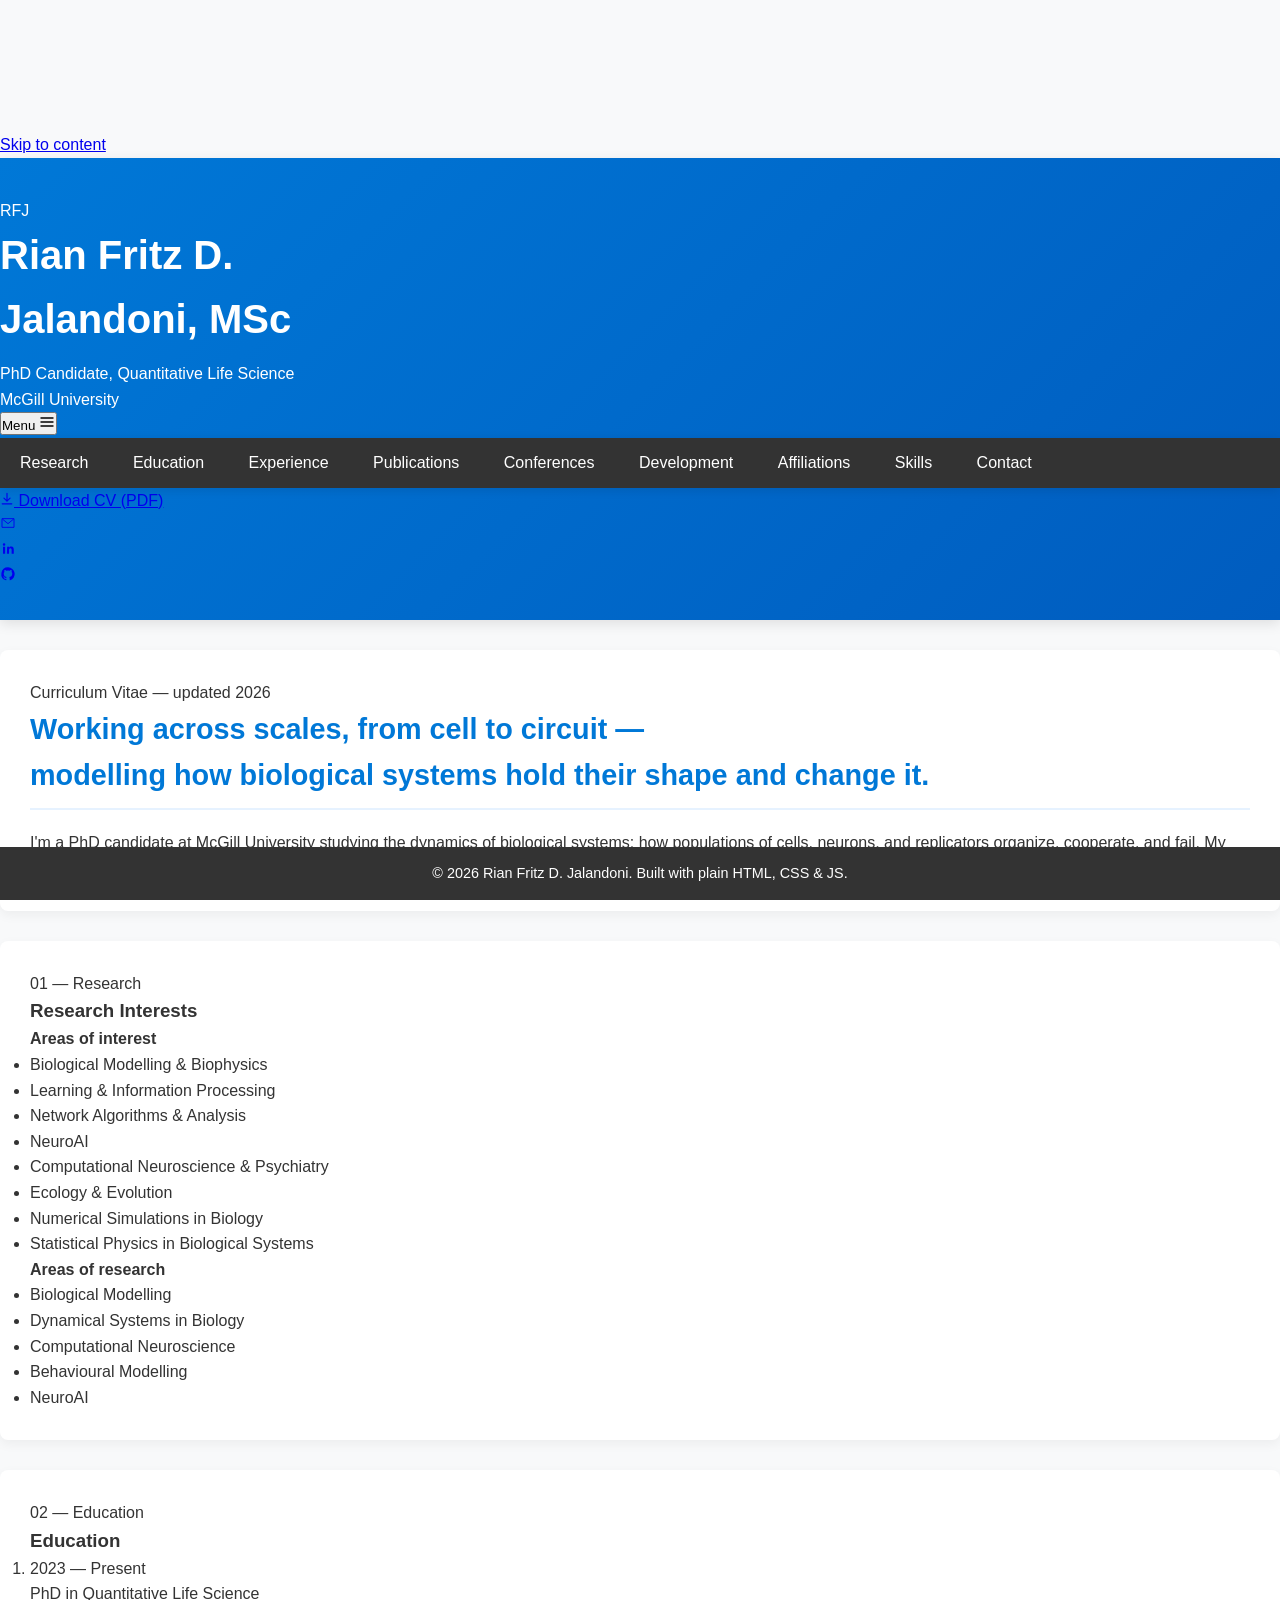
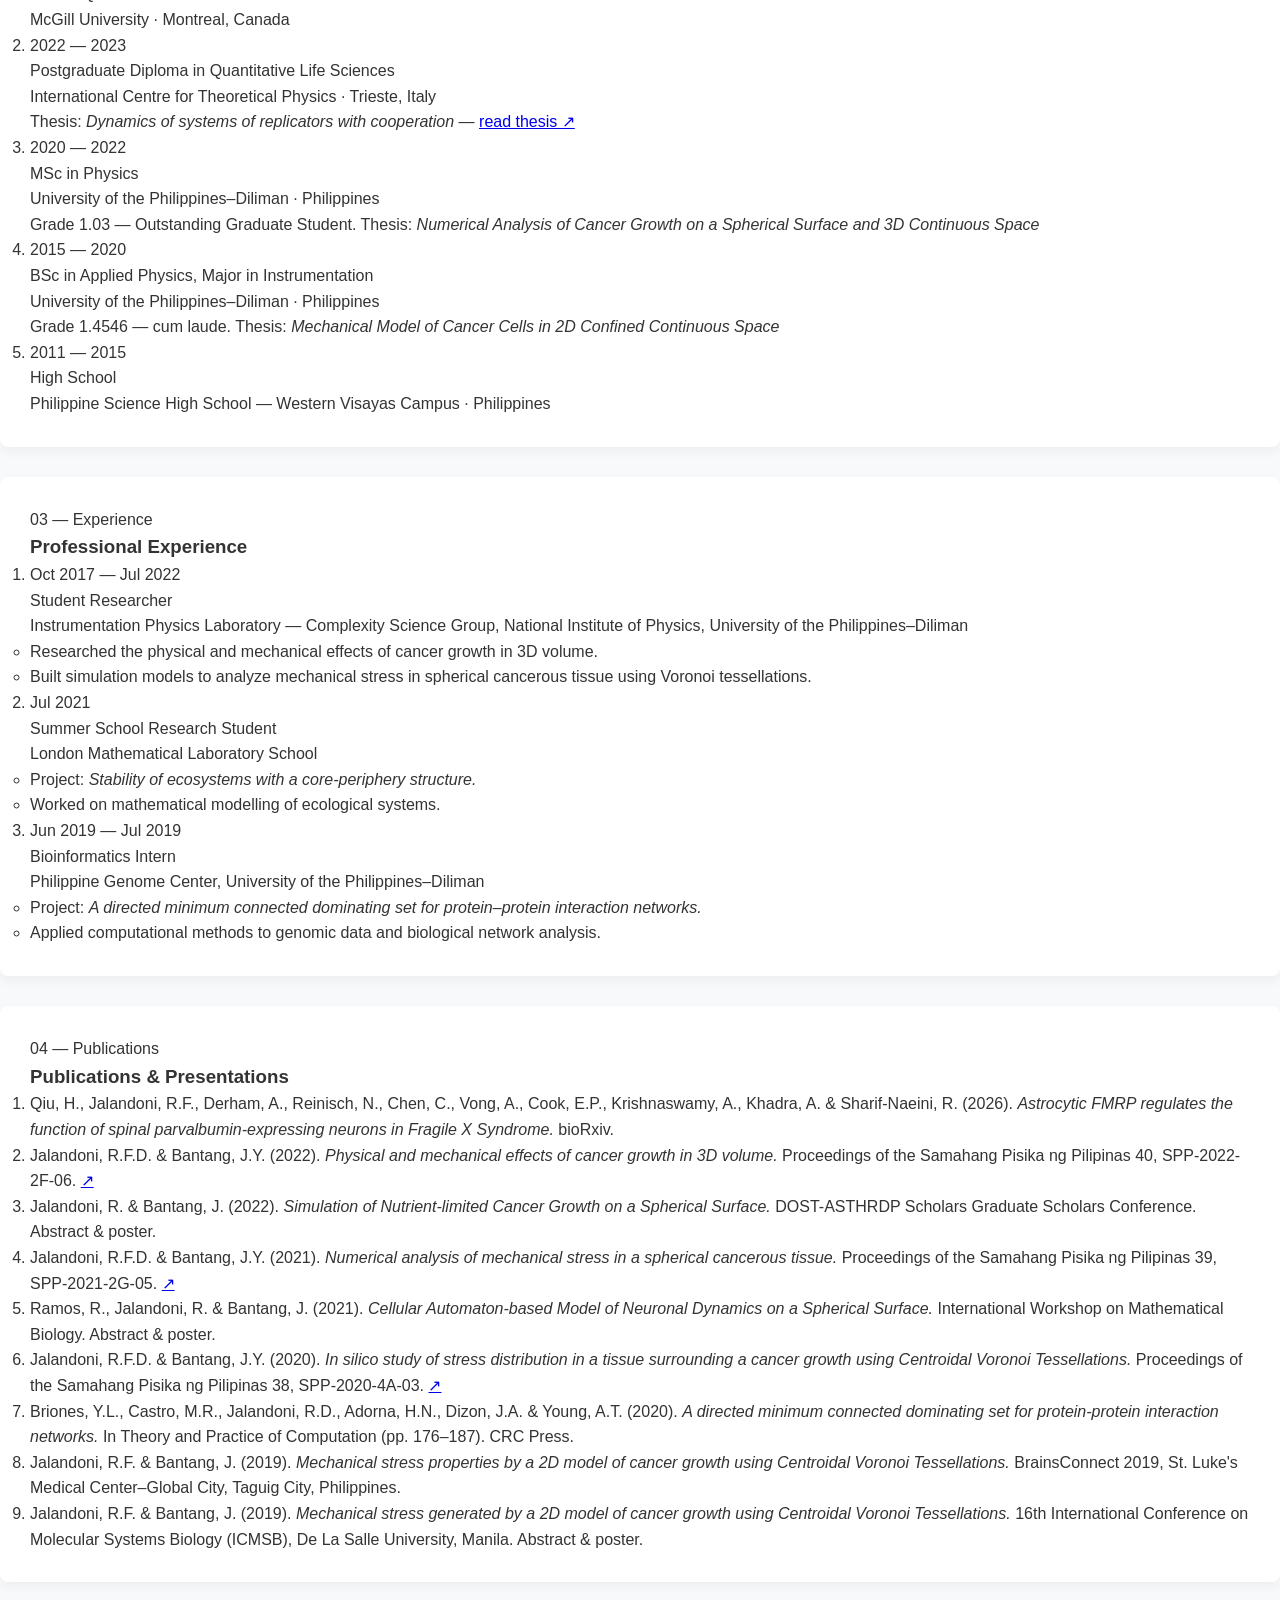
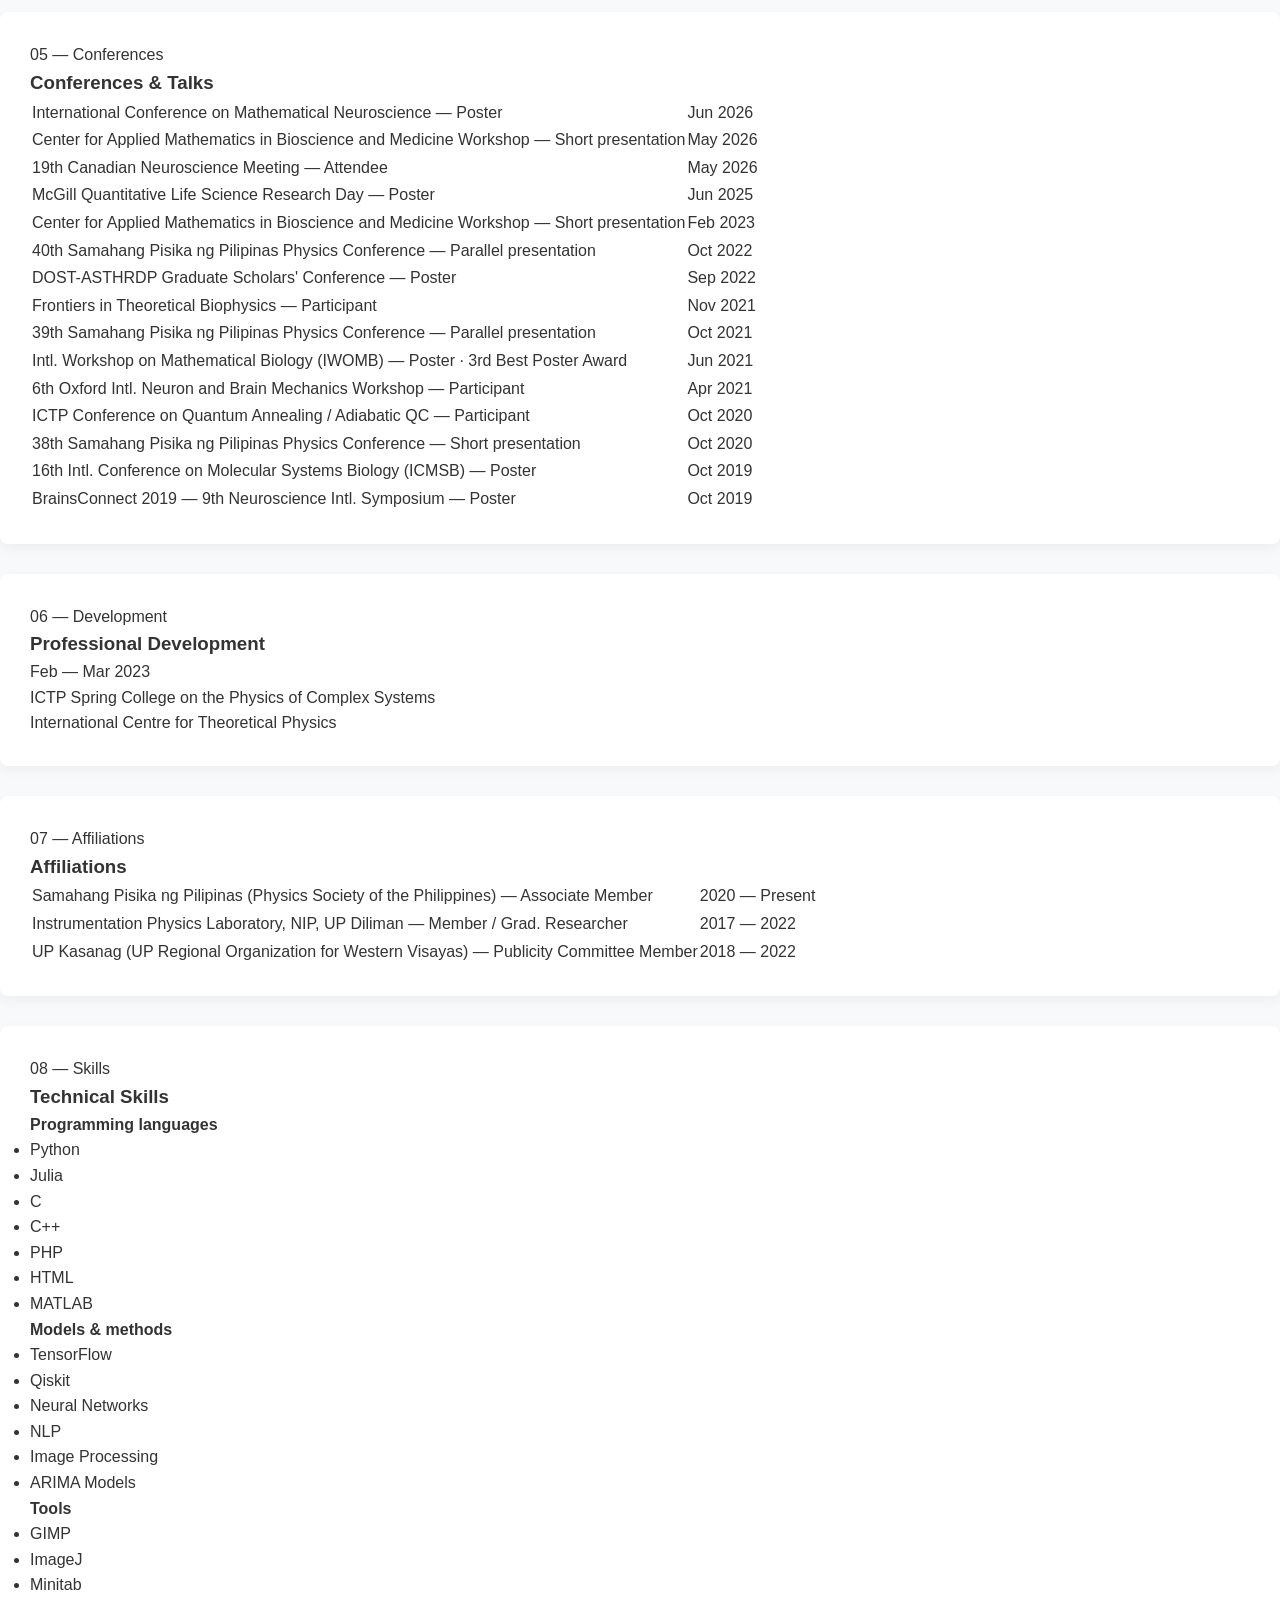
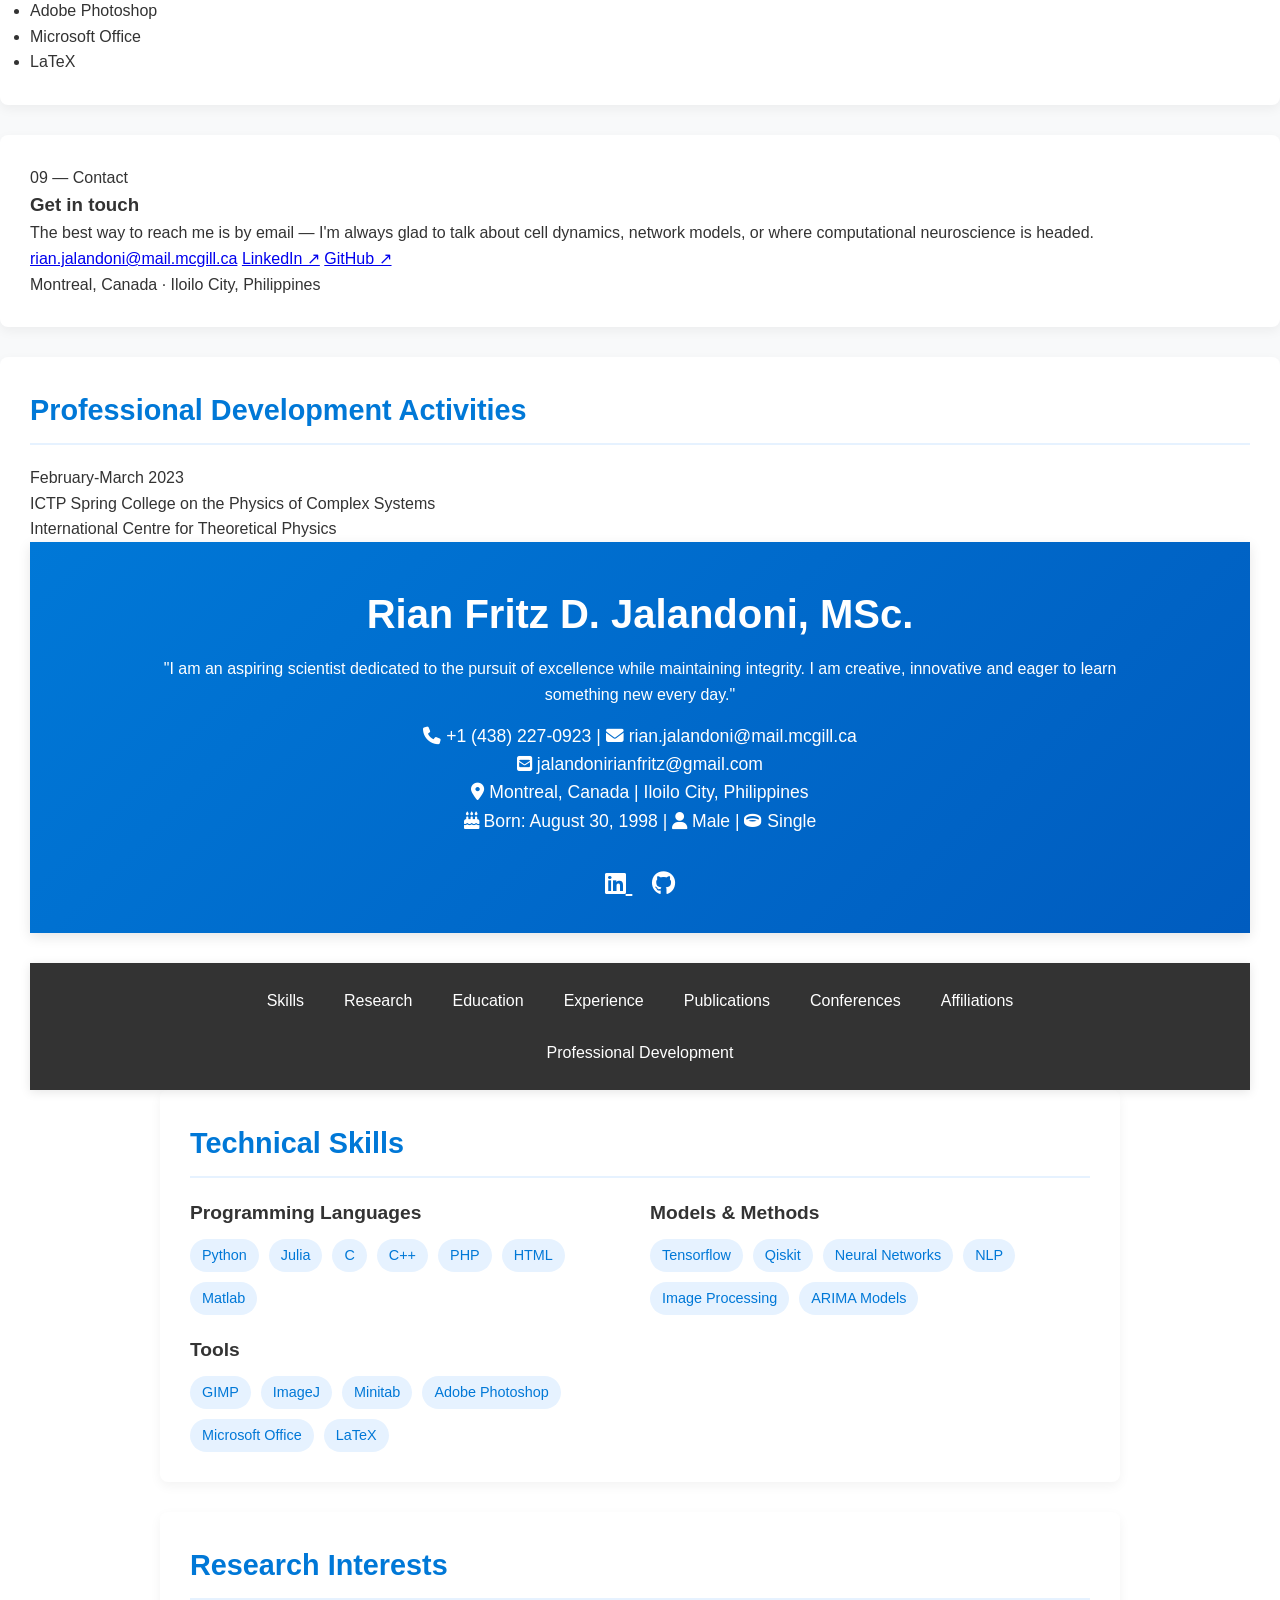
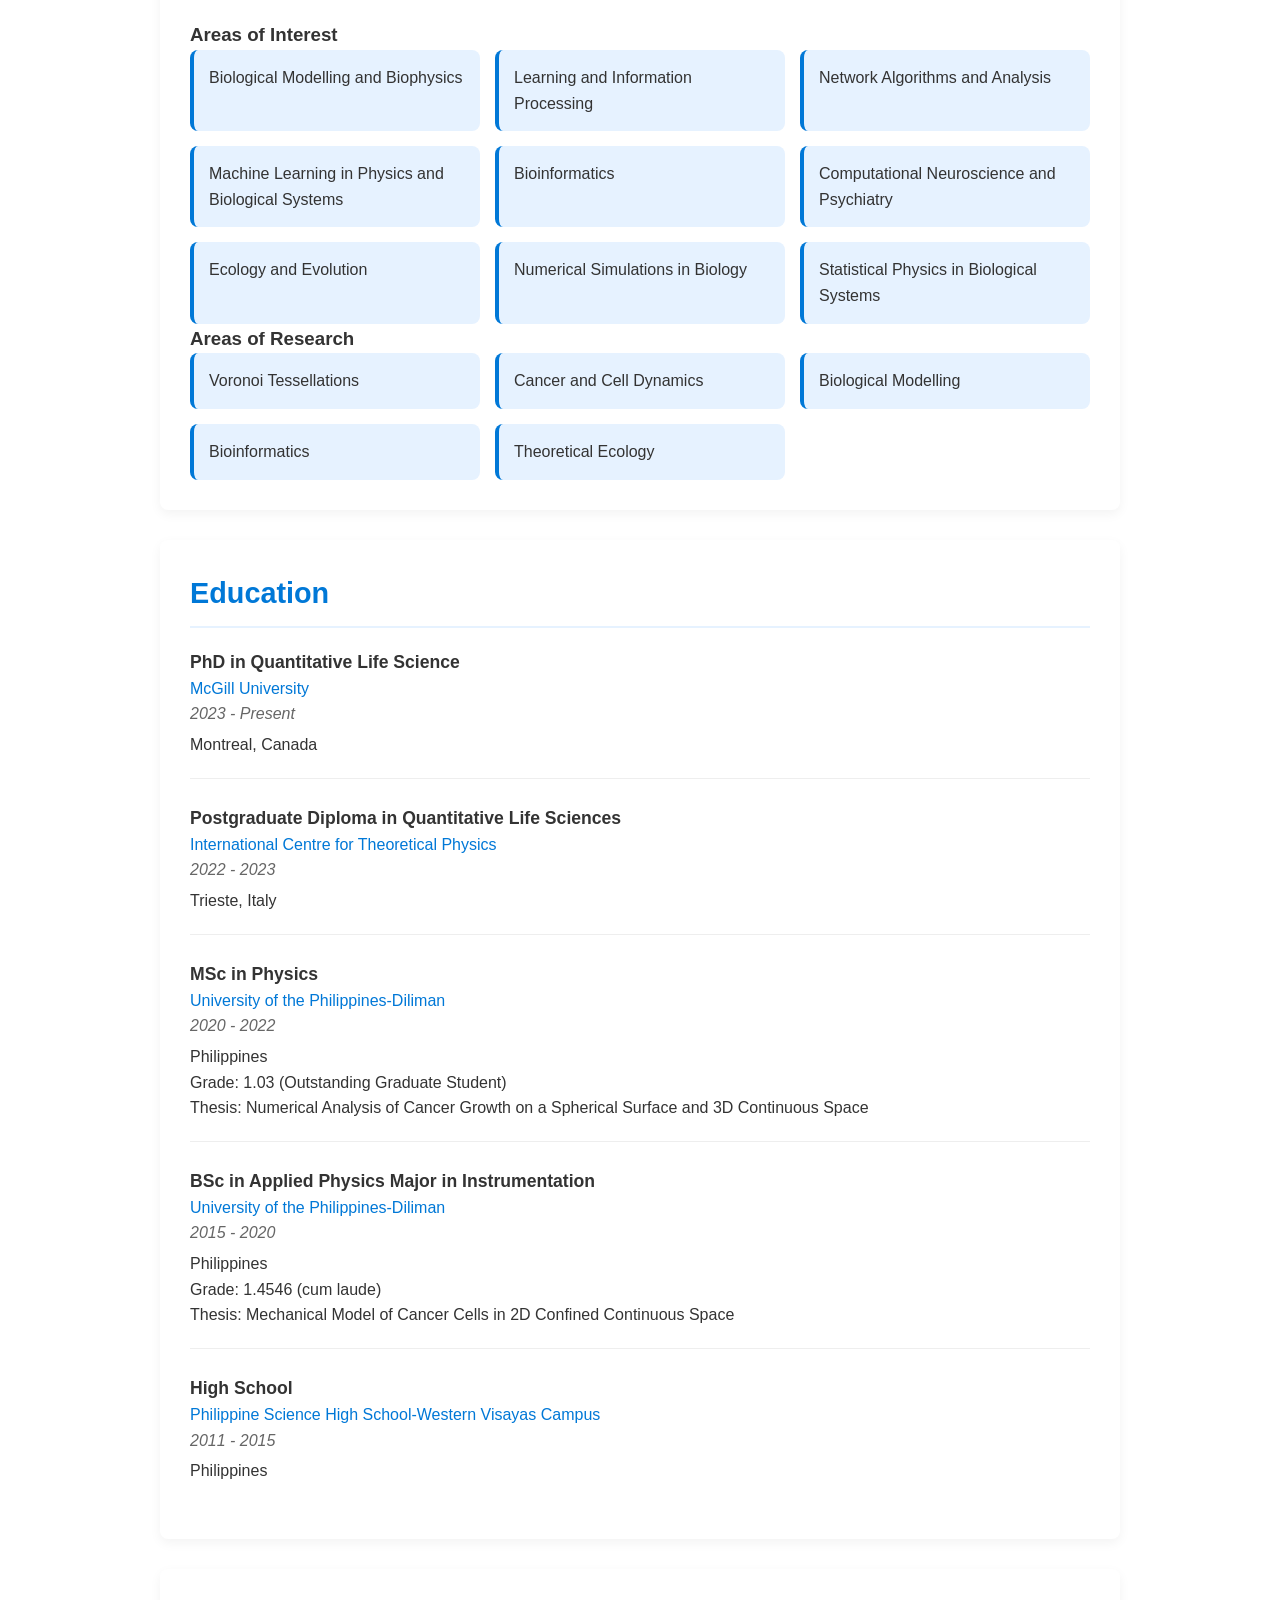
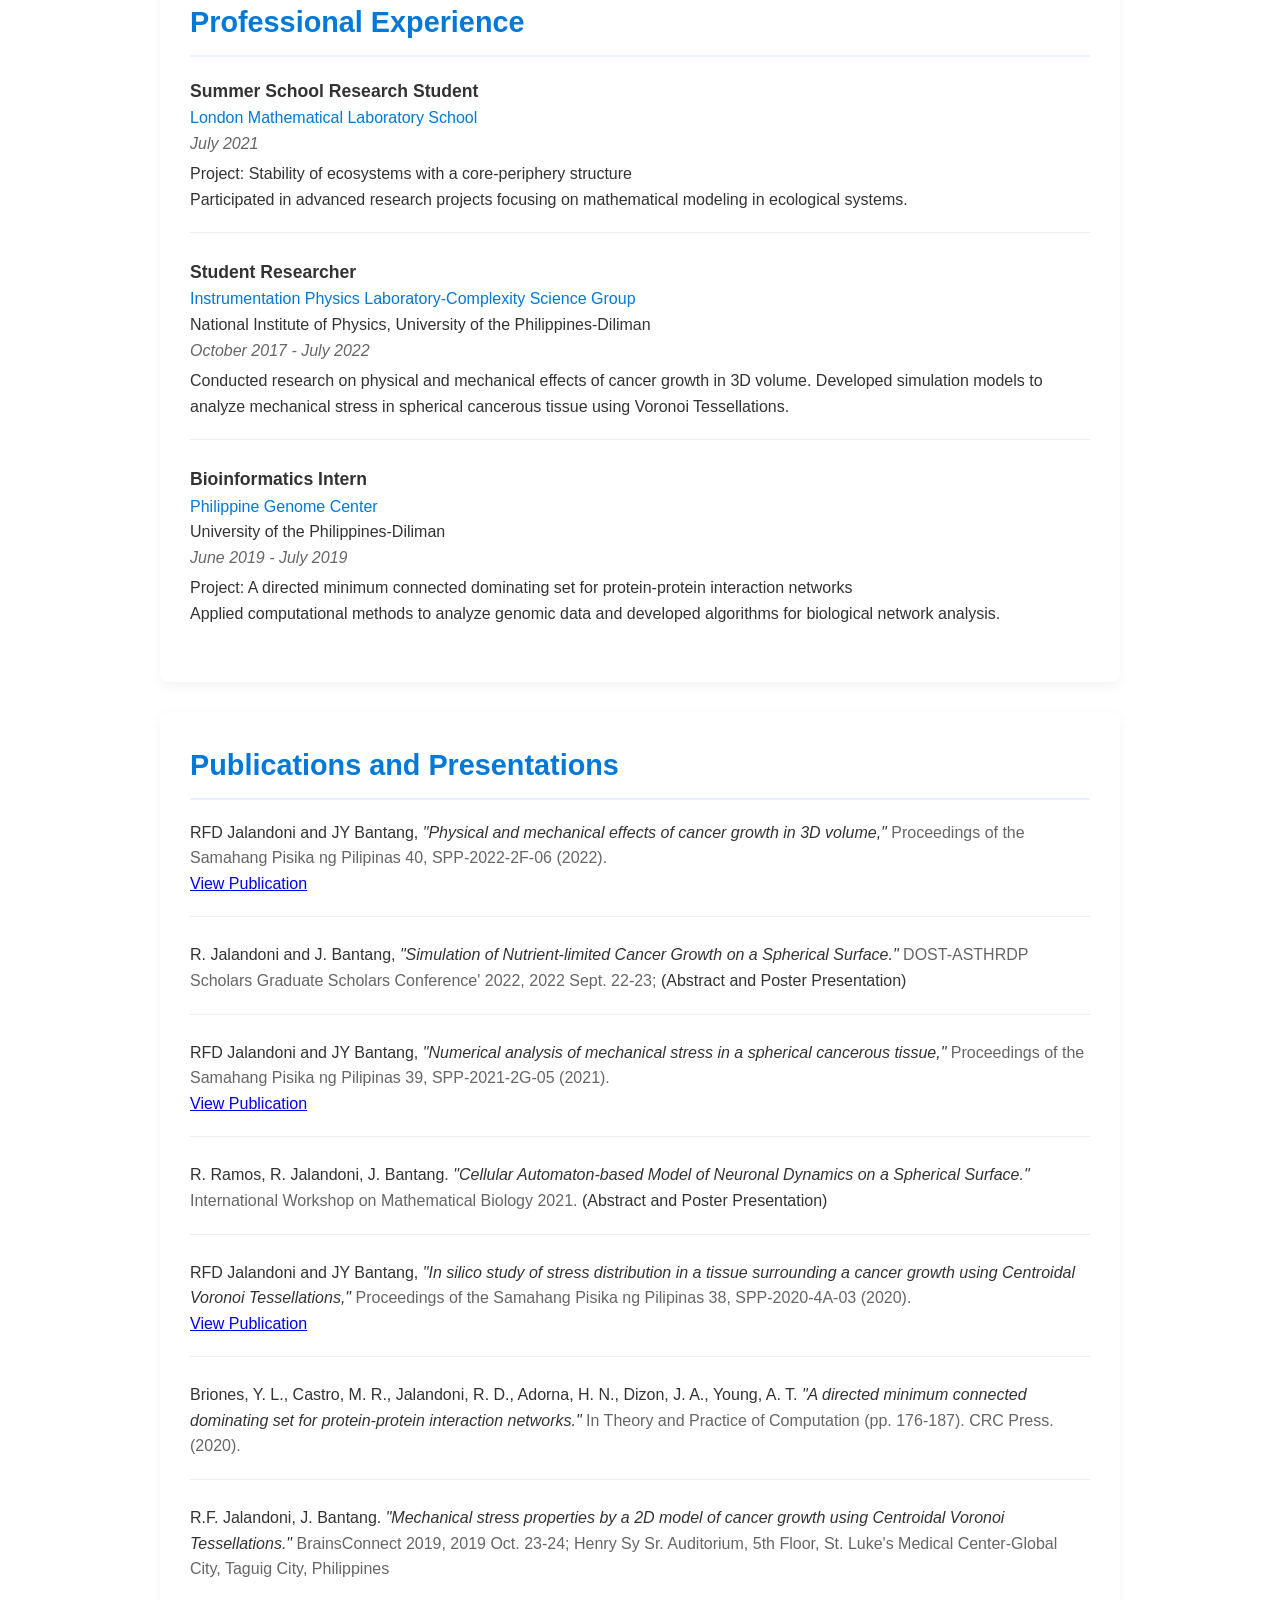
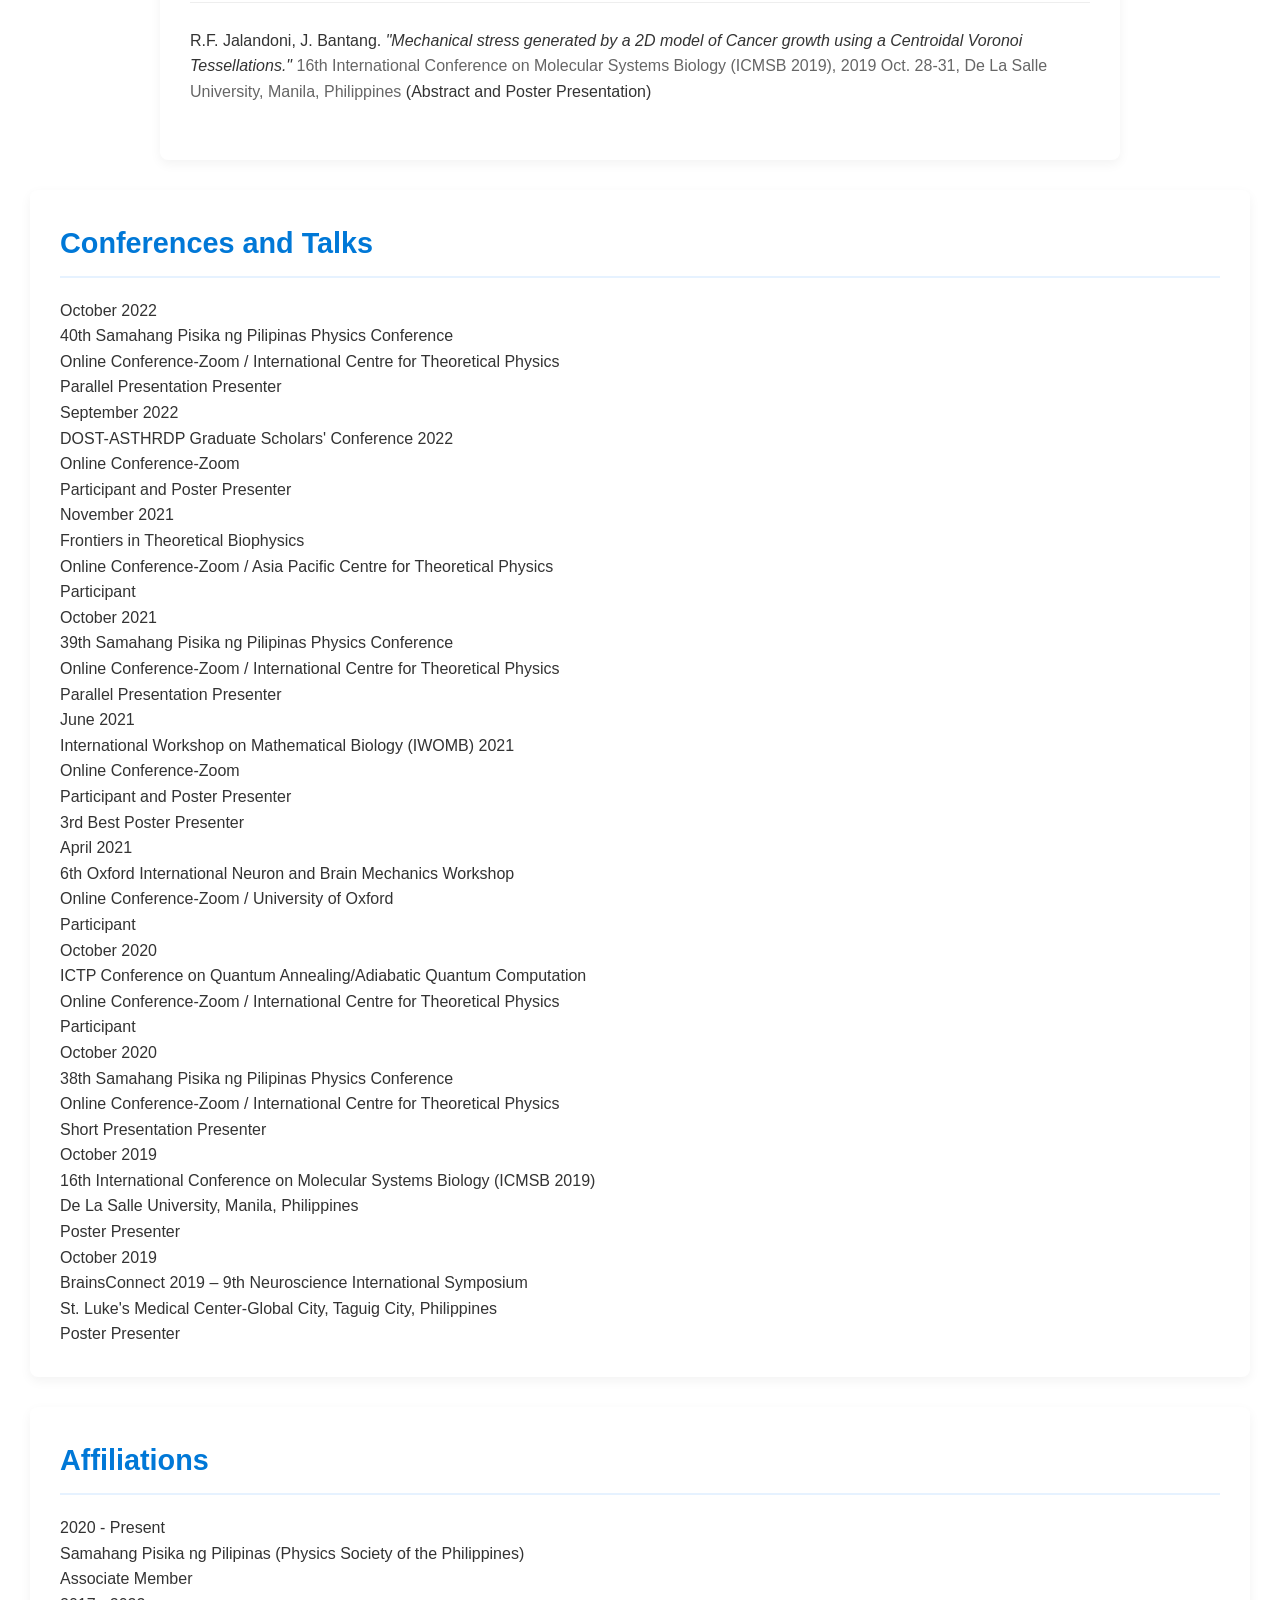
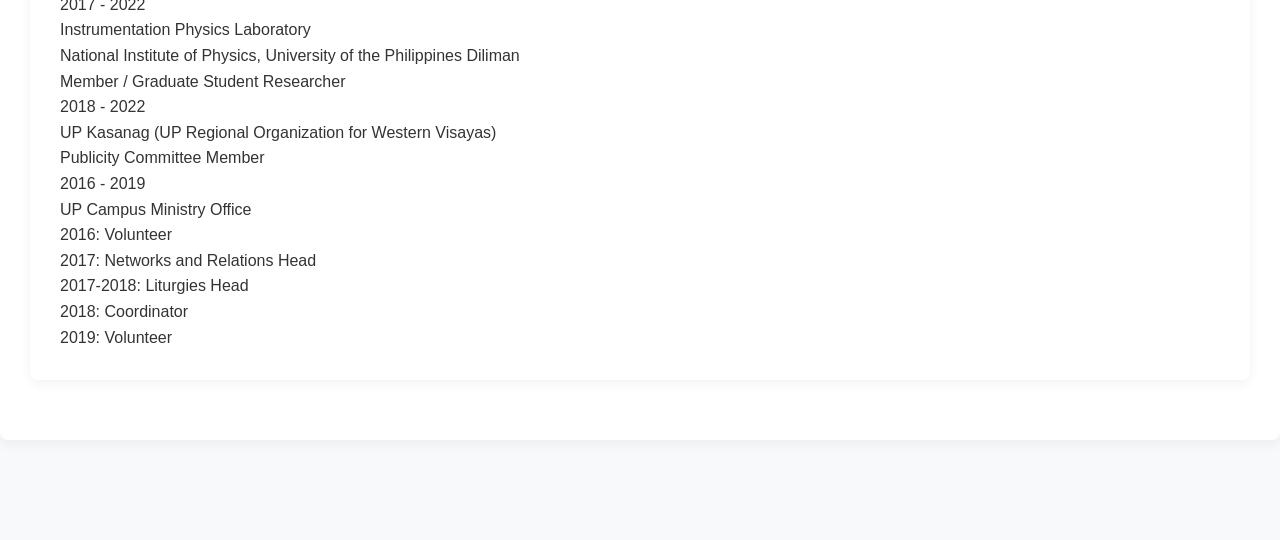
==== commit b6cee25a: "Add Professional Development section to CV Added professional development section with activities." ====
--- a/index.html
+++ b/index.html
@@ -1,4 +1,340 @@
-        <section id="development">
+<!DOCTYPE html>
+<html lang="en">
+<head>
+<meta charset="UTF-8">
+<meta name="viewport" content="width=device-width, initial-scale=1.0">
+<title>Rian Fritz D. Jalandoni — Curriculum Vitae</title>
+<meta name="description" content="Rian Fritz D. Jalandoni — PhD Candidate in Quantitative Life Science at McGill University. Research on dynamical systems, network models, and computational neuroscience across biological scales.">
+
+<link rel="icon" type="image/svg+xml" href="assets/img/favicon.svg">
+<link rel="preconnect" href="https://fonts.googleapis.com">
+<link rel="preconnect" href="https://fonts.gstatic.com" crossorigin>
+<link href="https://fonts.googleapis.com/css2?family=Fraunces:ital,opsz,wght@0,9..144,400;0,9..144,500;0,9..144,600;1,9..144,500&family=Inter:wght@400;500;600&family=IBM+Plex+Mono:wght@400;500&display=swap" rel="stylesheet">
+<link rel="stylesheet" href="assets/css/styles.css">
+</head>
+<body>
+
+<a class="skip-link" href="#main">Skip to content</a>
+
+<!-- ambient tessellation canvas, purely decorative -->
+<canvas id="tessellation" aria-hidden="true"></canvas>
+
+<div class="page">
+
+  <!-- ============ SIDEBAR ============ -->
+  <header class="sidebar" id="sidebar">
+    <div class="sidebar-inner">
+
+      <div class="identity">
+        <div class="monogram" aria-hidden="true">RFJ</div>
+        <h1 class="name">Rian Fritz D.<br>Jalandoni<span class="degree">, MSc</span></h1>
+        <p class="role">PhD Candidate, Quantitative&nbsp;Life&nbsp;Science<br>McGill University</p>
+      </div>
+
+      <button class="nav-toggle" id="navToggle" aria-expanded="false" aria-controls="primaryNav">
+        <span>Menu</span>
+        <svg width="16" height="16" viewBox="0 0 16 16" fill="none"><path d="M2 4h12M2 8h12M2 12h12" stroke="currentColor" stroke-width="1.4" stroke-linecap="round"/></svg>
+      </button>
+
+      <nav class="primary-nav" id="primaryNav" aria-label="Section navigation">
+        <a href="#research" class="nav-link">Research</a>
+        <a href="#education" class="nav-link">Education</a>
+        <a href="#experience" class="nav-link">Experience</a>
+        <a href="#publications" class="nav-link">Publications</a>
+        <a href="#conferences" class="nav-link">Conferences</a>
+        <a href="#development" class="nav-link">Development</a>
+        <a href="#affiliations" class="nav-link">Affiliations</a>
+        <a href="#skills" class="nav-link">Skills</a>
+        <a href="#contact" class="nav-link">Contact</a>
+      </nav>
+
+      <div class="sidebar-footer">
+        <a class="cv-download" href="assets/Jalandoni_CV.pdf" download>
+          <svg width="14" height="14" viewBox="0 0 16 16" fill="none"><path d="M8 1.5v9m0 0L4.5 7M8 10.5L11.5 7M2.5 13.5h11" stroke="currentColor" stroke-width="1.3" stroke-linecap="round" stroke-linejoin="round"/></svg>
+          Download CV (PDF)
+        </a>
+        <ul class="social-row">
+          <li><a href="mailto:rian.jalandoni@mail.mcgill.ca" title="Email" aria-label="Email">
+            <svg width="16" height="16" viewBox="0 0 24 24" fill="none"><path d="M3 5.5h18v13H3z" stroke="currentColor" stroke-width="1.4"/><path d="M3.5 6l8.5 7 8.5-7" stroke="currentColor" stroke-width="1.4"/></svg>
+          </a></li>
+          <li><a href="https://www.linkedin.com/in/rian-fritz-jalandoni-0ab7b7190/" target="_blank" rel="noopener" title="LinkedIn" aria-label="LinkedIn">
+            <svg width="16" height="16" viewBox="0 0 24 24" fill="none"><path d="M4.5 8.5h3.2V19H4.5zM6.1 3.5a1.9 1.9 0 110 3.8 1.9 1.9 0 010-3.8zM10.7 8.5h3.06v1.44h.04c.43-.8 1.47-1.65 3.02-1.65 3.23 0 3.83 2.05 3.83 4.72V19h-3.2v-5.35c0-1.28-.02-2.92-1.8-2.92-1.8 0-2.08 1.38-2.08 2.82V19h-3.2z" fill="currentColor"/></svg>
+          </a></li>
+          <li><a href="https://github.com/yourusername" target="_blank" rel="noopener" title="GitHub" aria-label="GitHub">
+            <svg width="16" height="16" viewBox="0 0 24 24" fill="none"><path d="M12 2a10 10 0 00-3.16 19.49c.5.09.68-.22.68-.48v-1.7c-2.78.6-3.37-1.34-3.37-1.34-.46-1.15-1.11-1.46-1.11-1.46-.9-.62.07-.6.07-.6 1 .07 1.53 1.03 1.53 1.03.9 1.52 2.34 1.08 2.91.83.09-.65.35-1.08.63-1.33-2.22-.25-4.56-1.11-4.56-4.94 0-1.09.39-1.98 1.03-2.68-.1-.25-.45-1.27.1-2.64 0 0 .84-.27 2.75 1.02a9.53 9.53 0 015 0c1.91-1.29 2.75-1.02 2.75-1.02.55 1.37.2 2.39.1 2.64.64.7 1.03 1.59 1.03 2.68 0 3.84-2.34 4.68-4.57 4.93.36.31.68.92.68 1.85v2.74c0 .27.18.58.69.48A10 10 0 0012 2z" fill="currentColor"/></svg>
+          </a></li>
+        </ul>
+      </div>
+
+    </div>
+  </header>
+
+  <!-- ============ MAIN ============ -->
+  <main id="main">
+
+    <section class="hero">
+      <p class="hero-eyebrow">Curriculum Vitae — updated 2026</p>
+      <h2 class="hero-line">Working across scales, from cell to circuit —<br>modelling how biological systems hold their shape and change it.</h2>
+      <p class="hero-sub">I'm a PhD candidate at McGill University studying the dynamics of biological systems: how populations of cells, neurons, and replicators organize, cooperate, and fail. My work moves between analytical models, numerical simulation, and — increasingly — the tools of computational neuroscience and NeuroAI.</p>
+    </section>
+
+    <!-- RESEARCH -->
+    <section class="panel" id="research">
+      <p class="eyebrow">01 — Research</p>
+      <h3 class="panel-title">Research Interests</h3>
+      <div class="research-grid">
+        <div class="research-block">
+          <h4>Areas of interest</h4>
+          <ul class="tag-list">
+            <li>Biological Modelling &amp; Biophysics</li>
+            <li>Learning &amp; Information Processing</li>
+            <li>Network Algorithms &amp; Analysis</li>
+            <li>NeuroAI</li>
+            <li>Computational Neuroscience &amp; Psychiatry</li>
+            <li>Ecology &amp; Evolution</li>
+            <li>Numerical Simulations in Biology</li>
+            <li>Statistical Physics in Biological Systems</li>
+          </ul>
+        </div>
+        <div class="research-block">
+          <h4>Areas of research</h4>
+          <ul class="tag-list">
+            <li>Biological Modelling</li>
+            <li>Dynamical Systems in Biology</li>
+            <li>Computational Neuroscience</li>
+            <li>Behavioural Modelling</li>
+            <li>NeuroAI</li>
+          </ul>
+        </div>
+      </div>
+    </section>
+
+    <!-- EDUCATION -->
+    <section class="panel" id="education">
+      <p class="eyebrow">02 — Education</p>
+      <h3 class="panel-title">Education</h3>
+
+      <ol class="timeline">
+        <li class="entry">
+          <div class="entry-meta"><span class="entry-date">2023 — Present</span></div>
+          <div class="entry-body">
+            <p class="entry-title">PhD in Quantitative Life Science</p>
+            <p class="entry-org">McGill University · Montreal, Canada</p>
+          </div>
+        </li>
+        <li class="entry">
+          <div class="entry-meta"><span class="entry-date">2022 — 2023</span></div>
+          <div class="entry-body">
+            <p class="entry-title">Postgraduate Diploma in Quantitative Life Sciences</p>
+            <p class="entry-org">International Centre for Theoretical Physics · Trieste, Italy</p>
+            <p class="entry-detail">Thesis: <em>Dynamics of systems of replicators with cooperation</em> — <a href="https://ictp.primo.exlibrisgroup.com/permalink/39ICT_INST/1bcnctb/alma990001607490109086" target="_blank" rel="noopener">read thesis ↗</a></p>
+          </div>
+        </li>
+        <li class="entry">
+          <div class="entry-meta"><span class="entry-date">2020 — 2022</span></div>
+          <div class="entry-body">
+            <p class="entry-title">MSc in Physics</p>
+            <p class="entry-org">University of the Philippines–Diliman · Philippines</p>
+            <p class="entry-detail">Grade 1.03 — Outstanding Graduate Student. Thesis: <em>Numerical Analysis of Cancer Growth on a Spherical Surface and 3D Continuous Space</em></p>
+          </div>
+        </li>
+        <li class="entry">
+          <div class="entry-meta"><span class="entry-date">2015 — 2020</span></div>
+          <div class="entry-body">
+            <p class="entry-title">BSc in Applied Physics, Major in Instrumentation</p>
+            <p class="entry-org">University of the Philippines–Diliman · Philippines</p>
+            <p class="entry-detail">Grade 1.4546 — cum laude. Thesis: <em>Mechanical Model of Cancer Cells in 2D Confined Continuous Space</em></p>
+          </div>
+        </li>
+        <li class="entry">
+          <div class="entry-meta"><span class="entry-date">2011 — 2015</span></div>
+          <div class="entry-body">
+            <p class="entry-title">High School</p>
+            <p class="entry-org">Philippine Science High School — Western Visayas Campus · Philippines</p>
+          </div>
+        </li>
+      </ol>
+    </section>
+
+    <!-- EXPERIENCE -->
+    <section class="panel" id="experience">
+      <p class="eyebrow">03 — Experience</p>
+      <h3 class="panel-title">Professional Experience</h3>
+
+      <ol class="timeline">
+        <li class="entry">
+          <div class="entry-meta"><span class="entry-date">Oct 2017 — Jul 2022</span></div>
+          <div class="entry-body">
+            <p class="entry-title">Student Researcher</p>
+            <p class="entry-org">Instrumentation Physics Laboratory — Complexity Science Group, National Institute of Physics, University of the Philippines–Diliman</p>
+            <ul class="detail-list">
+              <li>Researched the physical and mechanical effects of cancer growth in 3D volume.</li>
+              <li>Built simulation models to analyze mechanical stress in spherical cancerous tissue using Voronoi tessellations.</li>
+            </ul>
+          </div>
+        </li>
+        <li class="entry">
+          <div class="entry-meta"><span class="entry-date">Jul 2021</span></div>
+          <div class="entry-body">
+            <p class="entry-title">Summer School Research Student</p>
+            <p class="entry-org">London Mathematical Laboratory School</p>
+            <ul class="detail-list">
+              <li>Project: <em>Stability of ecosystems with a core-periphery structure.</em></li>
+              <li>Worked on mathematical modelling of ecological systems.</li>
+            </ul>
+          </div>
+        </li>
+        <li class="entry">
+          <div class="entry-meta"><span class="entry-date">Jun 2019 — Jul 2019</span></div>
+          <div class="entry-body">
+            <p class="entry-title">Bioinformatics Intern</p>
+            <p class="entry-org">Philippine Genome Center, University of the Philippines–Diliman</p>
+            <ul class="detail-list">
+              <li>Project: <em>A directed minimum connected dominating set for protein–protein interaction networks.</em></li>
+              <li>Applied computational methods to genomic data and biological network analysis.</li>
+            </ul>
+          </div>
+        </li>
+      </ol>
+    </section>
+
+    <!-- PUBLICATIONS -->
+    <section class="panel" id="publications">
+      <p class="eyebrow">04 — Publications</p>
+      <h3 class="panel-title">Publications &amp; Presentations</h3>
+
+      <ol class="pub-list">
+        <li>
+          <p class="pub-text">Qiu, H., Jalandoni, R.F., Derham, A., Reinisch, N., Chen, C., Vong, A., Cook, E.P., Krishnaswamy, A., Khadra, A. &amp; Sharif-Naeini, R. (2026). <em>Astrocytic FMRP regulates the function of spinal parvalbumin-expressing neurons in Fragile X Syndrome.</em> bioRxiv.</p>
+        </li>
+        <li>
+          <p class="pub-text">Jalandoni, R.F.D. &amp; Bantang, J.Y. (2022). <em>Physical and mechanical effects of cancer growth in 3D volume.</em> Proceedings of the Samahang Pisika ng Pilipinas 40, SPP-2022-2F-06. <a href="https://proceedings.spp-online.org/article/view/SPP-2022-2F-06" target="_blank" rel="noopener">↗</a></p>
+        </li>
+        <li>
+          <p class="pub-text">Jalandoni, R. &amp; Bantang, J. (2022). <em>Simulation of Nutrient-limited Cancer Growth on a Spherical Surface.</em> DOST-ASTHRDP Scholars Graduate Scholars Conference. Abstract &amp; poster.</p>
+        </li>
+        <li>
+          <p class="pub-text">Jalandoni, R.F.D. &amp; Bantang, J.Y. (2021). <em>Numerical analysis of mechanical stress in a spherical cancerous tissue.</em> Proceedings of the Samahang Pisika ng Pilipinas 39, SPP-2021-2G-05. <a href="https://proceedings.spp-online.org/article/view/SPP-2021-2G-05" target="_blank" rel="noopener">↗</a></p>
+        </li>
+        <li>
+          <p class="pub-text">Ramos, R., Jalandoni, R. &amp; Bantang, J. (2021). <em>Cellular Automaton-based Model of Neuronal Dynamics on a Spherical Surface.</em> International Workshop on Mathematical Biology. Abstract &amp; poster.</p>
+        </li>
+        <li>
+          <p class="pub-text">Jalandoni, R.F.D. &amp; Bantang, J.Y. (2020). <em>In silico study of stress distribution in a tissue surrounding a cancer growth using Centroidal Voronoi Tessellations.</em> Proceedings of the Samahang Pisika ng Pilipinas 38, SPP-2020-4A-03. <a href="https://paperview.spp-online.org/proceedings/article/view/SPP-2020-4A-03" target="_blank" rel="noopener">↗</a></p>
+        </li>
+        <li>
+          <p class="pub-text">Briones, Y.L., Castro, M.R., Jalandoni, R.D., Adorna, H.N., Dizon, J.A. &amp; Young, A.T. (2020). <em>A directed minimum connected dominating set for protein-protein interaction networks.</em> In Theory and Practice of Computation (pp. 176–187). CRC Press.</p>
+        </li>
+        <li>
+          <p class="pub-text">Jalandoni, R.F. &amp; Bantang, J. (2019). <em>Mechanical stress properties by a 2D model of cancer growth using Centroidal Voronoi Tessellations.</em> BrainsConnect 2019, St. Luke's Medical Center–Global City, Taguig City, Philippines.</p>
+        </li>
+        <li>
+          <p class="pub-text">Jalandoni, R.F. &amp; Bantang, J. (2019). <em>Mechanical stress generated by a 2D model of cancer growth using Centroidal Voronoi Tessellations.</em> 16th International Conference on Molecular Systems Biology (ICMSB), De La Salle University, Manila. Abstract &amp; poster.</p>
+        </li>
+      </ol>
+    </section>
+
+    <!-- CONFERENCES -->
+    <section class="panel" id="conferences">
+      <p class="eyebrow">05 — Conferences</p>
+      <h3 class="panel-title">Conferences &amp; Talks</h3>
+
+      <table class="conf-table">
+        <tbody>
+          <tr><td class="conf-name">International Conference on Mathematical Neuroscience <span class="conf-role">— Poster</span></td><td class="conf-date">Jun 2026</td></tr>
+          <tr><td class="conf-name">Center for Applied Mathematics in Bioscience and Medicine Workshop <span class="conf-role">— Short presentation</span></td><td class="conf-date">May 2026</td></tr>
+          <tr><td class="conf-name">19th Canadian Neuroscience Meeting <span class="conf-role">— Attendee</span></td><td class="conf-date">May 2026</td></tr>
+          <tr><td class="conf-name">McGill Quantitative Life Science Research Day <span class="conf-role">— Poster</span></td><td class="conf-date">Jun 2025</td></tr>
+          <tr><td class="conf-name">Center for Applied Mathematics in Bioscience and Medicine Workshop <span class="conf-role">— Short presentation</span></td><td class="conf-date">Feb 2023</td></tr>
+          <tr><td class="conf-name">40th Samahang Pisika ng Pilipinas Physics Conference <span class="conf-role">— Parallel presentation</span></td><td class="conf-date">Oct 2022</td></tr>
+          <tr><td class="conf-name">DOST-ASTHRDP Graduate Scholars' Conference <span class="conf-role">— Poster</span></td><td class="conf-date">Sep 2022</td></tr>
+          <tr><td class="conf-name">Frontiers in Theoretical Biophysics <span class="conf-role">— Participant</span></td><td class="conf-date">Nov 2021</td></tr>
+          <tr><td class="conf-name">39th Samahang Pisika ng Pilipinas Physics Conference <span class="conf-role">— Parallel presentation</span></td><td class="conf-date">Oct 2021</td></tr>
+          <tr><td class="conf-name">Intl. Workshop on Mathematical Biology (IWOMB) <span class="conf-role">— Poster · 3rd Best Poster Award</span></td><td class="conf-date">Jun 2021</td></tr>
+          <tr><td class="conf-name">6th Oxford Intl. Neuron and Brain Mechanics Workshop <span class="conf-role">— Participant</span></td><td class="conf-date">Apr 2021</td></tr>
+          <tr><td class="conf-name">ICTP Conference on Quantum Annealing / Adiabatic QC <span class="conf-role">— Participant</span></td><td class="conf-date">Oct 2020</td></tr>
+          <tr><td class="conf-name">38th Samahang Pisika ng Pilipinas Physics Conference <span class="conf-role">— Short presentation</span></td><td class="conf-date">Oct 2020</td></tr>
+          <tr><td class="conf-name">16th Intl. Conference on Molecular Systems Biology (ICMSB) <span class="conf-role">— Poster</span></td><td class="conf-date">Oct 2019</td></tr>
+          <tr><td class="conf-name">BrainsConnect 2019 — 9th Neuroscience Intl. Symposium <span class="conf-role">— Poster</span></td><td class="conf-date">Oct 2019</td></tr>
+        </tbody>
+      </table>
+    </section>
+
+    <!-- PROFESSIONAL DEVELOPMENT -->
+    <section class="panel" id="development">
+      <p class="eyebrow">06 — Development</p>
+      <h3 class="panel-title">Professional Development</h3>
+      <div class="entry">
+        <div class="entry-meta"><span class="entry-date">Feb — Mar 2023</span></div>
+        <div class="entry-body">
+          <p class="entry-title">ICTP Spring College on the Physics of Complex Systems</p>
+          <p class="entry-org">International Centre for Theoretical Physics</p>
+        </div>
+      </div>
+    </section>
+
+    <!-- AFFILIATIONS -->
+    <section class="panel" id="affiliations">
+      <p class="eyebrow">07 — Affiliations</p>
+      <h3 class="panel-title">Affiliations</h3>
+      <table class="conf-table">
+        <tbody>
+          <tr><td class="conf-name">Samahang Pisika ng Pilipinas (Physics Society of the Philippines) <span class="conf-role">— Associate Member</span></td><td class="conf-date">2020 — Present</td></tr>
+          <tr><td class="conf-name">Instrumentation Physics Laboratory, NIP, UP Diliman <span class="conf-role">— Member / Grad. Researcher</span></td><td class="conf-date">2017 — 2022</td></tr>
+          <tr><td class="conf-name">UP Kasanag (UP Regional Organization for Western Visayas) <span class="conf-role">— Publicity Committee Member</span></td><td class="conf-date">2018 — 2022</td></tr>
+        </tbody>
+      </table>
+    </section>
+
+    <!-- SKILLS -->
+    <section class="panel" id="skills">
+      <p class="eyebrow">08 — Skills</p>
+      <h3 class="panel-title">Technical Skills</h3>
+      <div class="skills-grid">
+        <div class="skill-block">
+          <h4>Programming languages</h4>
+          <ul class="tag-list mono">
+            <li>Python</li><li>Julia</li><li>C</li><li>C++</li><li>PHP</li><li>HTML</li><li>MATLAB</li>
+          </ul>
+        </div>
+        <div class="skill-block">
+          <h4>Models &amp; methods</h4>
+          <ul class="tag-list mono">
+            <li>TensorFlow</li><li>Qiskit</li><li>Neural Networks</li><li>NLP</li><li>Image Processing</li><li>ARIMA Models</li>
+          </ul>
+        </div>
+        <div class="skill-block">
+          <h4>Tools</h4>
+          <ul class="tag-list mono">
+            <li>GIMP</li><li>ImageJ</li><li>Minitab</li><li>Adobe Photoshop</li><li>Microsoft Office</li><li>LaTeX</li>
+          </ul>
+        </div>
+      </div>
+    </section>
+
+    <!-- CONTACT / FOOTER -->
+    <section class="panel contact-panel" id="contact">
+      <p class="eyebrow">09 — Contact</p>
+      <h3 class="panel-title">Get in touch</h3>
+      <p class="contact-text">The best way to reach me is by email — I'm always glad to talk about cell dynamics, network models, or where computational neuroscience is headed.</p>
+      <div class="contact-links">
+        <a class="contact-link" href="mailto:rian.jalandoni@mail.mcgill.ca">rian.jalandoni@mail.mcgill.ca</a>
+        <a class="contact-link" href="https://www.linkedin.com/in/rian-fritz-jalandoni-0ab7b7190/" target="_blank" rel="noopener">LinkedIn ↗</a>
+        <a class="contact-link" href="https://github.com/yourusername" target="_blank" rel="noopener">GitHub ↗</a>
+      </div>
+      <p class="location-line">Montreal, Canada · Iloilo City, Philippines</p>
+    </section>
+
+    <footer class="site-footer">
+      <p>© 2026 Rian Fritz D. Jalandoni. Built with plain HTML, CSS &amp; JS.</p>
+    </footer>
+
+  </main>
+</div>
+
+<script src="assets/js/main.js"></script>
+</body>
+</html>        <section id="development">
             <h2>Professional Development Activities</h2>
             <div class="dev-container">
                 <div class="dev-item">
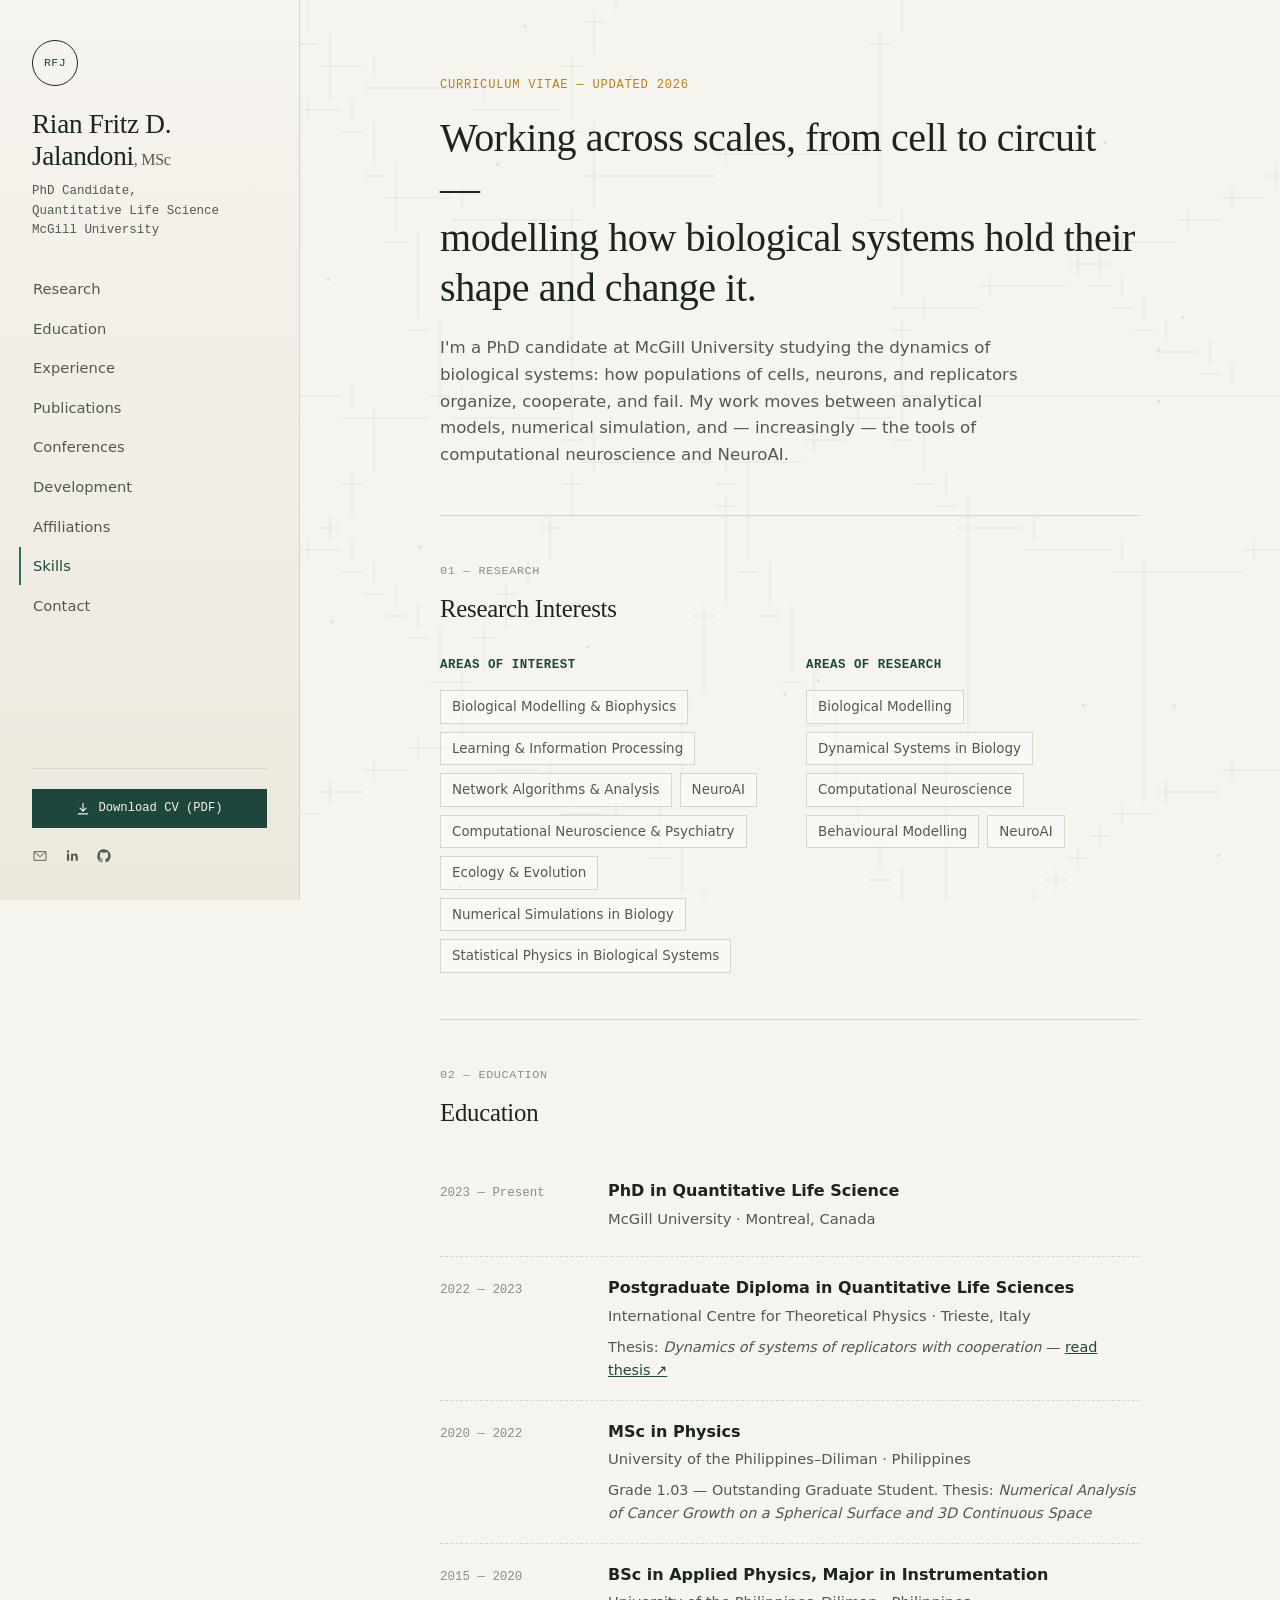
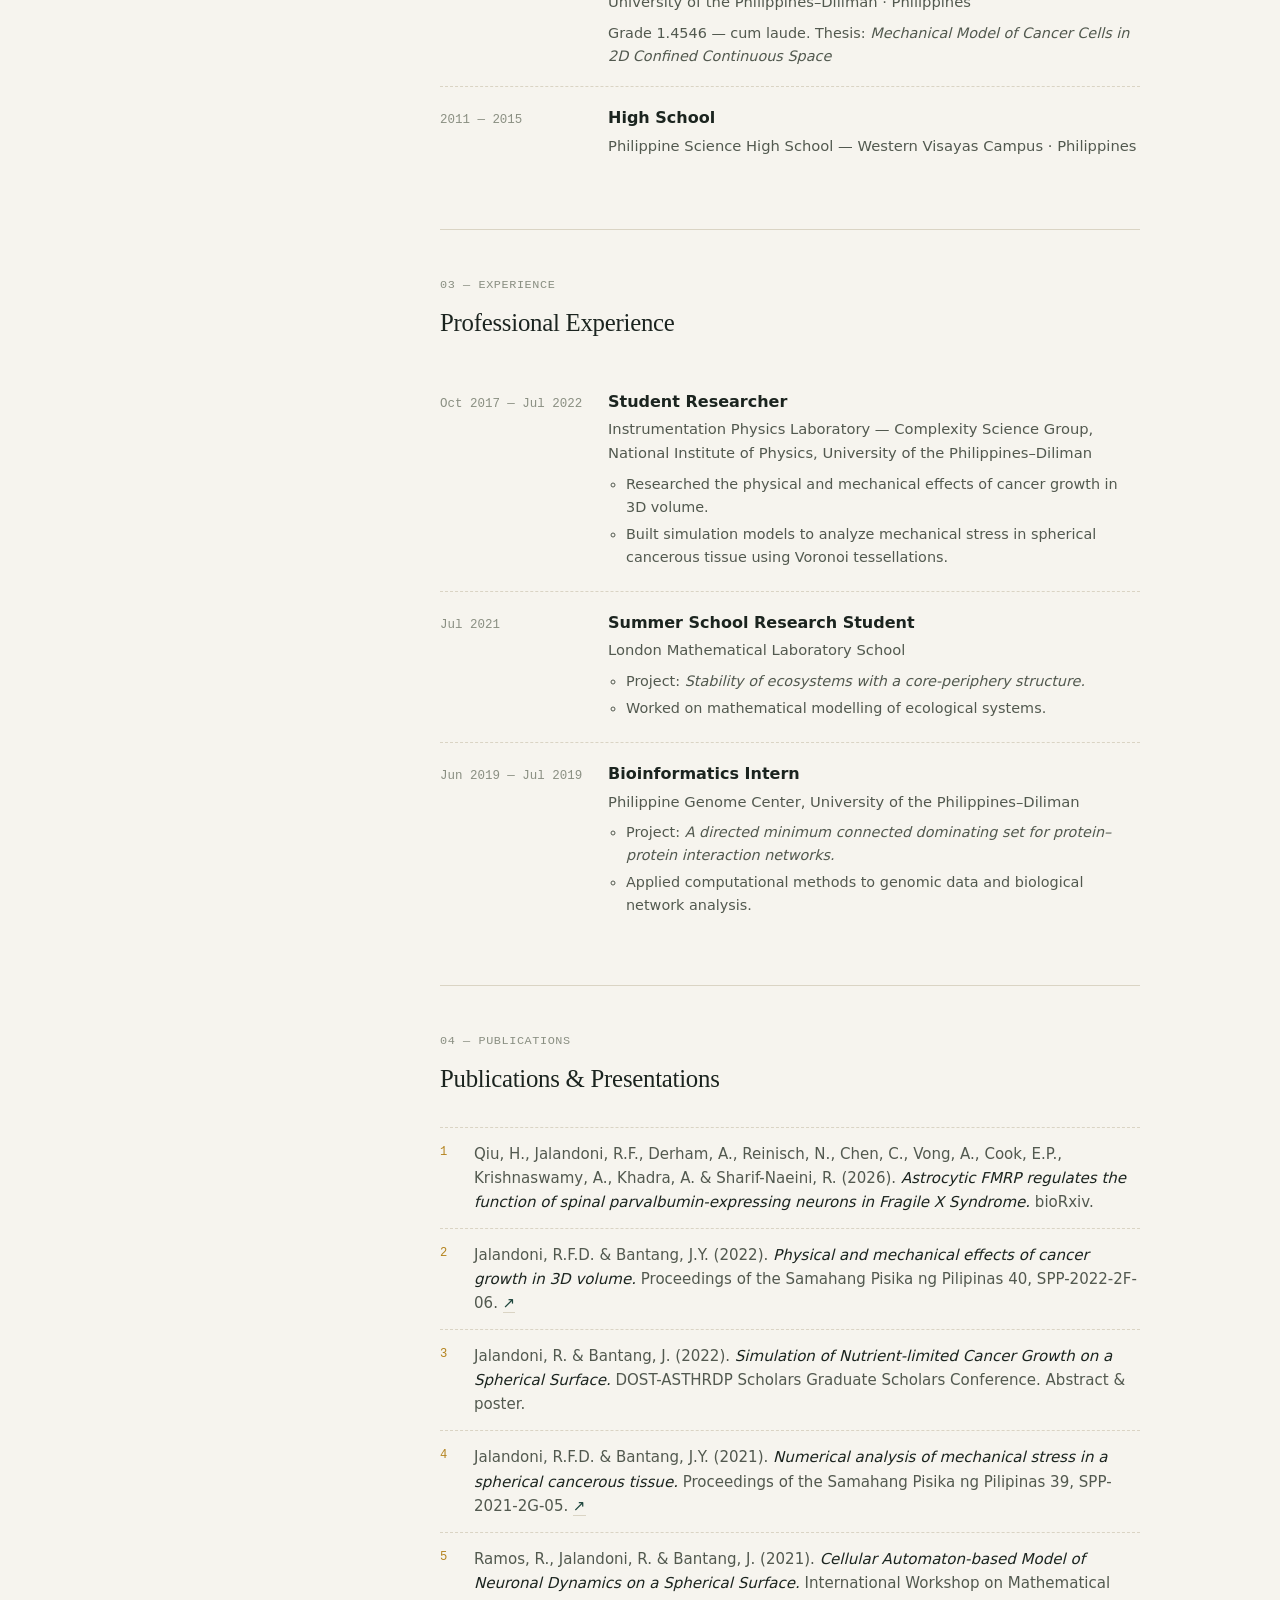
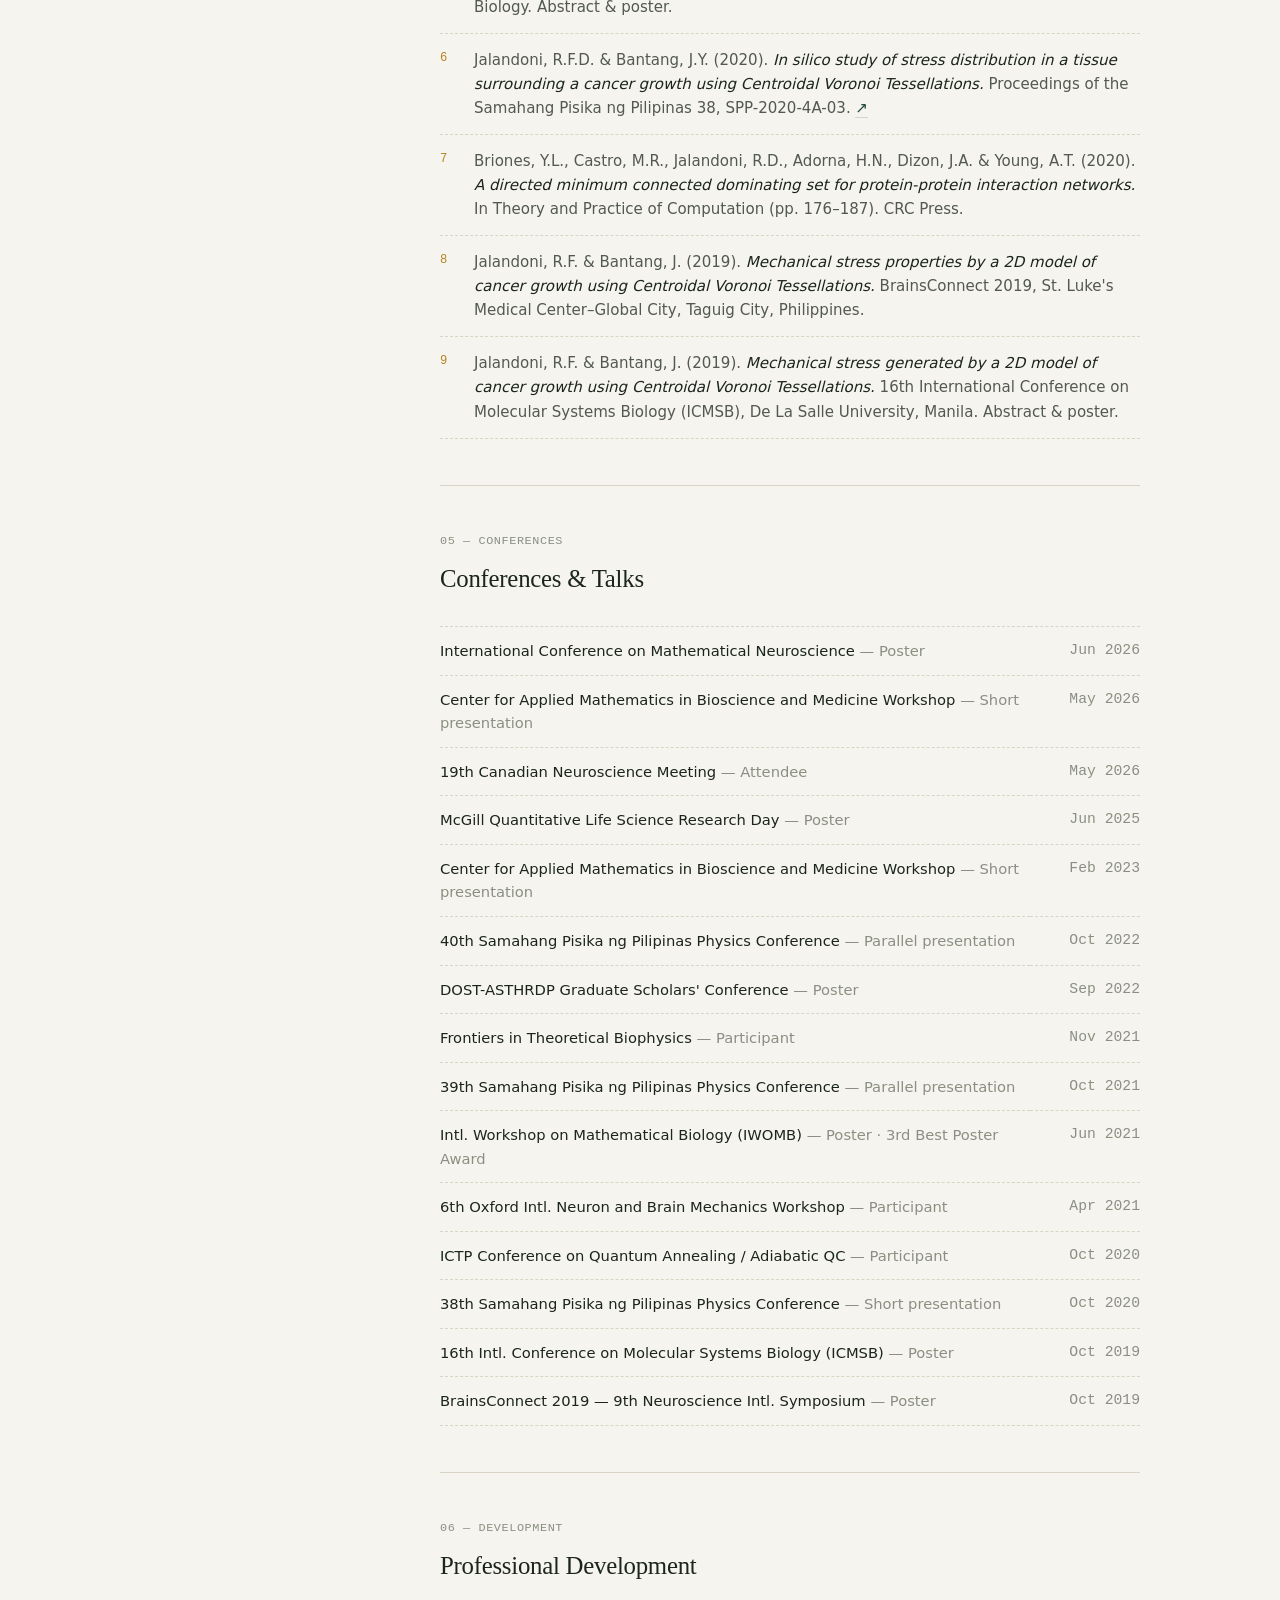
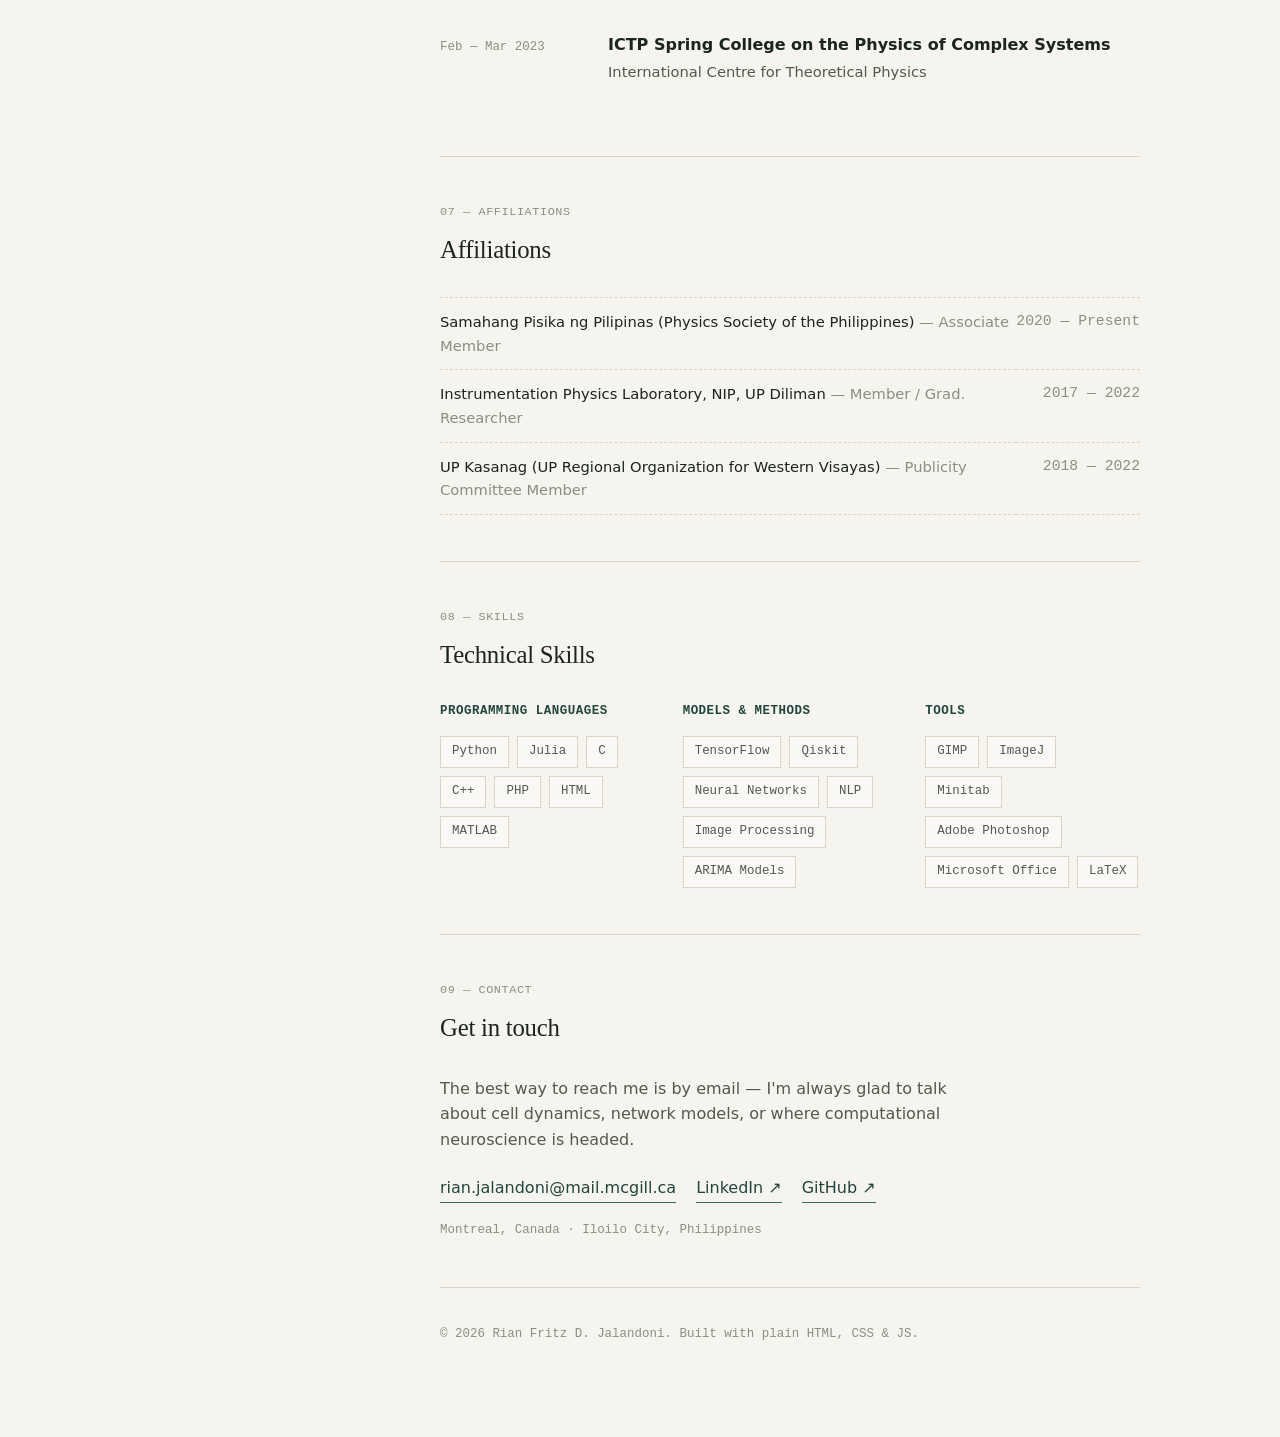
==== commit d9eebe9a: "Add files via upload" ====
--- a/index.html
+++ b/index.html
@@ -334,652 +334,4 @@
 
 <script src="assets/js/main.js"></script>
 </body>
-</html>        <section id="development">
-            <h2>Professional Development Activities</h2>
-            <div class="dev-container">
-                <div class="dev-item">
-                    <div class="dev-date">February-March 2023</div>
-                    <div class="dev-details">
-                        <div class="dev-title">ICTP Spring College on the Physics of Complex Systems</div>
-                        <div class="dev-venue">International Centre for Theoretical Physics</div>
-                        <div class="dev-role"><!DOCTYPE html>
-<html lang="en">
-<head>
-    <meta charset="UTF-8">
-    <meta name="viewport" content="width=device-width, initial-scale=1.0">
-    <title>Rian Fritz D. Jalandoni - Curriculum Vitae</title>
-    <link rel="stylesheet" href="https://cdnjs.cloudflare.com/ajax/libs/font-awesome/6.4.0/css/all.min.css">
-    <style>
-        :root {
-            --primary-color: #0078d7;
-            --secondary-color: #333;
-            --bg-color: #f8f9fa;
-            --card-bg: #ffffff;
-            --text-color: #333;
-            --accent-color: #005cbf;
-            --light-accent: #e6f2ff;
-        }
-
-        * {
-            margin: 0;
-            padding: 0;
-            box-sizing: border-box;
-        }
-
-        body {
-            font-family: 'Segoe UI', Arial, sans-serif;
-            line-height: 1.6;
-            background-color: var(--bg-color);
-            color: var(--text-color);
-            padding-bottom: 70px;
-        }
-
-        .container {
-            max-width: 1000px;
-            margin: 0 auto;
-            padding: 0 20px;
-        }
-
-        header {
-            background: linear-gradient(135deg, var(--primary-color), var(--accent-color));
-            color: white;
-            padding: 40px 0 30px;
-            margin-bottom: 30px;
-            box-shadow: 0 4px 12px rgba(0, 0, 0, 0.1);
-        }
-
-        header .container {
-            display: flex;
-            flex-direction: column;
-            align-items: center;
-            text-align: center;
-        }
-
-        header h1 {
-            font-size: 2.5rem;
-            margin-bottom: 10px;
-            font-weight: 600;
-        }
-
-        .contact-info {
-            margin: 15px 0;
-            font-size: 1.1rem;
-        }
-
-        .contact-info a {
-            color: white;
-            text-decoration: none;
-            transition: opacity 0.2s;
-        }
-
-        .contact-info a:hover {
-            opacity: 0.8;
-            text-decoration: underline;
-        }
-
-        .social-links {
-            margin-top: 15px;
-        }
-
-        .social-links a {
-            color: white;
-            font-size: 1.5rem;
-            margin: 0 10px;
-            transition: transform 0.2s;
-        }
-
-        .social-links a:hover {
-            transform: scale(1.2);
-        }
-
-        nav {
-            background-color: var(--secondary-color);
-            padding: 12px 0;
-            position: sticky;
-            top: 0;
-            z-index: 100;
-            box-shadow: 0 2px 10px rgba(0, 0, 0, 0.1);
-        }
-
-        nav .container {
-            display: flex;
-            justify-content: center;
-            flex-wrap: wrap;
-        }
-
-        nav a {
-            color: white;
-            text-decoration: none;
-            padding: 8px 15px;
-            margin: 5px;
-            border-radius: 4px;
-            transition: background-color 0.3s;
-            font-weight: 500;
-        }
-
-        nav a:hover, nav a.active {
-            background-color: var(--primary-color);
-        }
-
-        section {
-            background: var(--card-bg);
-            border-radius: 8px;
-            box-shadow: 0 4px 12px rgba(0, 0, 0, 0.05);
-            padding: 30px;
-            margin-bottom: 30px;
-        }
-
-        section h2 {
-            color: var(--primary-color);
-            margin-bottom: 20px;
-            padding-bottom: 10px;
-            border-bottom: 2px solid var(--light-accent);
-            font-size: 1.8rem;
-        }
-
-        .skill-categories {
-            display: grid;
-            grid-template-columns: repeat(auto-fit, minmax(300px, 1fr));
-            gap: 20px;
-        }
-
-        .skill-category h3 {
-            color: var(--secondary-color);
-            margin-bottom: 10px;
-            font-size: 1.2rem;
-        }
-
-        .skill-list {
-            display: flex;
-            flex-wrap: wrap;
-            gap: 10px;
-            list-style-type: none;
-        }
-
-        .skill-tag {
-            background-color: var(--light-accent);
-            color: var(--primary-color);
-            padding: 5px 12px;
-            border-radius: 20px;
-            font-size: 0.9rem;
-            display: inline-block;
-        }
-
-        .research-interests {
-            display: grid;
-            grid-template-columns: repeat(auto-fit, minmax(250px, 1fr));
-            gap: 15px;
-        }
-
-        .research-item {
-            background-color: var(--light-accent);
-            padding: 15px;
-            border-radius: 8px;
-            border-left: 4px solid var(--primary-color);
-        }
-
-        .edu-item, .exp-item, .pub-item {
-            margin-bottom: 25px;
-            padding-bottom: 20px;
-            border-bottom: 1px solid #eee;
-        }
-
-        .edu-item:last-child, .exp-item:last-child, .pub-item:last-child {
-            border-bottom: none;
-            padding-bottom: 0;
-        }
-
-        .edu-title, .exp-title {
-            font-weight: bold;
-            color: var(--secondary-color);
-            font-size: 1.1rem;
-        }
-
-        .edu-place, .exp-place {
-            color: var(--primary-color);
-            font-weight: 500;
-        }
-
-        .edu-date, .exp-date {
-            color: #666;
-            font-style: italic;
-            margin-bottom: 5px;
-        }
-
-        .pub-authors {
-            font-weight: 500;
-        }
-
-        .pub-title {
-            font-style: italic;
-        }
-
-        .pub-venue {
-            color: #666;
-        }
-
-        footer {
-            background-color: var(--secondary-color);
-            color: white;
-            text-align: center;
-            padding: 15px 0;
-            position: fixed;
-            bottom: 0;
-            width: 100%;
-            font-size: 0.9rem;
-        }
-
-        @media (max-width: 768px) {
-            header h1 {
-                font-size: 2rem;
-            }
-            
-            .contact-info {
-                font-size: 0.95rem;
-            }
-            
-            section {
-                padding: 20px;
-            }
-            
-            .skill-categories {
-                grid-template-columns: 1fr;
-            }
-            
-            .research-interests {
-                grid-template-columns: 1fr;
-            }
-        }
-
-        @media print {
-            body {
-                padding-bottom: 0;
-            }
-            
-            header {
-                box-shadow: none;
-            }
-            
-            nav, footer {
-                display: none;
-            }
-            
-            section {
-                box-shadow: none;
-                margin-bottom: 20px;
-                page-break-inside: avoid;
-            }
-            
-            a {
-                text-decoration: none;
-                color: var(--text-color);
-            }
-        }
-    </style>
-</head>
-<body>
-    <header>
-        <div class="container">
-            <h1>Rian Fritz D. Jalandoni, MSc.</h1>
-            <p class="tagline">"I am an aspiring scientist dedicated to the pursuit of excellence while maintaining integrity. I am creative, innovative and eager to learn something new every day."</p>
-            <div class="contact-info">
-                <p><i class="fas fa-phone"></i> +1 (438) 227-0923 | <i class="fas fa-envelope"></i> rian.jalandoni@mail.mcgill.ca</p>
-                <p><i class="fas fa-envelope-square"></i> jalandonirianfritz@gmail.com</p>
-                <p><i class="fas fa-map-marker-alt"></i> Montreal, Canada | Iloilo City, Philippines</p>
-                <p><i class="fas fa-birthday-cake"></i> Born: August 30, 1998 | <i class="fas fa-user"></i> Male | <i class="fas fa-ring"></i> Single</p>
-            </div>
-            <div class="social-links">
-                <a href="https://www.linkedin.com/in/rian-fritz-jalandoni-0ab7b7190/" target="_blank" title="LinkedIn">
-                    <i class="fab fa-linkedin"></i>
-                </a>
-                <a href="https://github.com/yourusername" target="_blank" title="GitHub">
-                    <i class="fab fa-github"></i>
-                </a>
-                <!-- Add or replace with your actual social/professional profiles -->
-            </div>
-        </div>
-    </header>
-
-    <nav id="navbar">
-        <div class="container">
-            <a href="#skills" class="nav-link">Skills</a>
-            <a href="#research" class="nav-link">Research</a>
-            <a href="#education" class="nav-link">Education</a>
-            <a href="#experience" class="nav-link">Experience</a>
-            <a href="#publications" class="nav-link">Publications</a>
-            <a href="#conferences" class="nav-link">Conferences</a>
-            <a href="#affiliations" class="nav-link">Affiliations</a>
-            <a href="#development" class="nav-link">Professional Development</a>
-        </div>
-    </nav>
-
-    <div class="container">
-        <section id="skills">
-            <h2>Technical Skills</h2>
-            <div class="skill-categories">
-                <div class="skill-category">
-                    <h3>Programming Languages</h3>
-                    <ul class="skill-list">
-                        <li class="skill-tag">Python</li>
-                        <li class="skill-tag">Julia</li>
-                        <li class="skill-tag">C</li>
-                        <li class="skill-tag">C++</li>
-                        <li class="skill-tag">PHP</li>
-                        <li class="skill-tag">HTML</li>
-                        <li class="skill-tag">Matlab</li>
-                    </ul>
-                </div>
-                <div class="skill-category">
-                    <h3>Models & Methods</h3>
-                    <ul class="skill-list">
-                        <li class="skill-tag">Tensorflow</li>
-                        <li class="skill-tag">Qiskit</li>
-                        <li class="skill-tag">Neural Networks</li>
-                        <li class="skill-tag">NLP</li>
-                        <li class="skill-tag">Image Processing</li>
-                        <li class="skill-tag">ARIMA Models</li>
-                    </ul>
-                </div>
-                <div class="skill-category">
-                    <h3>Tools</h3>
-                    <ul class="skill-list">
-                        <li class="skill-tag">GIMP</li>
-                        <li class="skill-tag">ImageJ</li>
-                        <li class="skill-tag">Minitab</li>
-                        <li class="skill-tag">Adobe Photoshop</li>
-                        <li class="skill-tag">Microsoft Office</li>
-                        <li class="skill-tag">LaTeX</li>
-                    </ul>
-                </div>
-            </div>
-        </section>
-
-        <section id="research">
-            <h2>Research Interests</h2>
-            <div class="research-container">
-                <div class="research-column">
-                    <h3>Areas of Interest</h3>
-                    <div class="research-interests">
-                        <div class="research-item">
-                            <p>Biological Modelling and Biophysics</p>
-                        </div>
-                        <div class="research-item">
-                            <p>Learning and Information Processing</p>
-                        </div>
-                        <div class="research-item">
-                            <p>Network Algorithms and Analysis</p>
-                        </div>
-                        <div class="research-item">
-                            <p>Machine Learning in Physics and Biological Systems</p>
-                        </div>
-                        <div class="research-item">
-                            <p>Bioinformatics</p>
-                        </div>
-                        <div class="research-item">
-                            <p>Computational Neuroscience and Psychiatry</p>
-                        </div>
-                        <div class="research-item">
-                            <p>Ecology and Evolution</p>
-                        </div>
-                        <div class="research-item">
-                            <p>Numerical Simulations in Biology</p>
-                        </div>
-                        <div class="research-item">
-                            <p>Statistical Physics in Biological Systems</p>
-                        </div>
-                    </div>
-                </div>
-                <div class="research-column">
-                    <h3>Areas of Research</h3>
-                    <div class="research-interests">
-                        <div class="research-item">
-                            <p>Voronoi Tessellations</p>
-                        </div>
-                        <div class="research-item">
-                            <p>Cancer and Cell Dynamics</p>
-                        </div>
-                        <div class="research-item">
-                            <p>Biological Modelling</p>
-                        </div>
-                        <div class="research-item">
-                            <p>Bioinformatics</p>
-                        </div>
-                        <div class="research-item">
-                            <p>Theoretical Ecology</p>
-                        </div>
-                    </div>
-                </div>
-            </div>
-        </section>
-
-        <section id="education">
-            <h2>Education</h2>
-            <div class="edu-item">
-                <div class="edu-title">PhD in Quantitative Life Science</div>
-                <div class="edu-place">McGill University</div>
-                <div class="edu-date">2023 - Present</div>
-                <div class="edu-location">Montreal, Canada</div>
-            </div>
-            <div class="edu-item">
-                <div class="edu-title">Postgraduate Diploma in Quantitative Life Sciences</div>
-                <div class="edu-place">International Centre for Theoretical Physics</div>
-                <div class="edu-date">2022 - 2023</div>
-                <div class="edu-location">Trieste, Italy</div>
-            </div>
-            <div class="edu-item">
-                <div class="edu-title">MSc in Physics</div>
-                <div class="edu-place">University of the Philippines-Diliman</div>
-                <div class="edu-date">2020 - 2022</div>
-                <div class="edu-location">Philippines</div>
-                <div class="edu-honors">Grade: 1.03 (Outstanding Graduate Student)</div>
-                <div class="edu-thesis">Thesis: Numerical Analysis of Cancer Growth on a Spherical Surface and 3D Continuous Space</div>
-            </div>
-            <div class="edu-item">
-                <div class="edu-title">BSc in Applied Physics Major in Instrumentation</div>
-                <div class="edu-place">University of the Philippines-Diliman</div>
-                <div class="edu-date">2015 - 2020</div>
-                <div class="edu-location">Philippines</div>
-                <div class="edu-honors">Grade: 1.4546 (cum laude)</div>
-                <div class="edu-thesis">Thesis: Mechanical Model of Cancer Cells in 2D Confined Continuous Space</div>
-            </div>
-            <div class="edu-item">
-                <div class="edu-title">High School</div>
-                <div class="edu-place">Philippine Science High School-Western Visayas Campus</div>
-                <div class="edu-date">2011 - 2015</div>
-                <div class="edu-location">Philippines</div>
-            </div>
-        </section>
-
-        <section id="experience">
-            <h2>Professional Experience</h2>
-            <div class="exp-item">
-                <div class="exp-title">Summer School Research Student</div>
-                <div class="exp-place">London Mathematical Laboratory School</div>
-                <div class="exp-date">July 2021</div>
-                <div class="exp-description">
-                    <p>Project: Stability of ecosystems with a core-periphery structure</p>
-                    <p>Participated in advanced research projects focusing on mathematical modeling in ecological systems.</p>
-                </div>
-            </div>
-            <div class="exp-item">
-                <div class="exp-title">Student Researcher</div>
-                <div class="exp-place">Instrumentation Physics Laboratory-Complexity Science Group</div>
-                <div class="exp-place-sub">National Institute of Physics, University of the Philippines-Diliman</div>
-                <div class="exp-date">October 2017 - July 2022</div>
-                <div class="exp-description">
-                    <p>Conducted research on physical and mechanical effects of cancer growth in 3D volume. Developed simulation models to analyze mechanical stress in spherical cancerous tissue using Voronoi Tessellations.</p>
-                </div>
-            </div>
-            <div class="exp-item">
-                <div class="exp-title">Bioinformatics Intern</div>
-                <div class="exp-place">Philippine Genome Center</div>
-                <div class="exp-place-sub">University of the Philippines-Diliman</div>
-                <div class="exp-date">June 2019 - July 2019</div>
-                <div class="exp-description">
-                    <p>Project: A directed minimum connected dominating set for protein-protein interaction networks</p>
-                    <p>Applied computational methods to analyze genomic data and developed algorithms for biological network analysis.</p>
-                </div>
-            </div>
-        </section>
-
-        <section id="publications">
-            <h2>Publications and Presentations</h2>
-            <div class="pub-item">
-                <p><span class="pub-authors">RFD Jalandoni and JY Bantang,</span> <span class="pub-title">"Physical and mechanical effects of cancer growth in 3D volume,"</span> <span class="pub-venue">Proceedings of the Samahang Pisika ng Pilipinas 40, SPP-2022-2F-06 (2022).</span></p>
-                <p class="pub-url"><a href="https://proceedings.spp-online.org/article/view/SPP-2022-2F-06" target="_blank">View Publication</a></p>
-            </div>
-            <div class="pub-item">
-                <p><span class="pub-authors">R. Jalandoni and J. Bantang,</span> <span class="pub-title">"Simulation of Nutrient-limited Cancer Growth on a Spherical Surface."</span> <span class="pub-venue">DOST-ASTHRDP Scholars Graduate Scholars Conference' 2022, 2022 Sept. 22-23;</span> <span class="pub-note">(Abstract and Poster Presentation)</span></p>
-            </div>
-            <div class="pub-item">
-                <p><span class="pub-authors">RFD Jalandoni and JY Bantang,</span> <span class="pub-title">"Numerical analysis of mechanical stress in a spherical cancerous tissue,"</span> <span class="pub-venue">Proceedings of the Samahang Pisika ng Pilipinas 39, SPP-2021-2G-05 (2021).</span></p>
-                <p class="pub-url"><a href="https://proceedings.spp-online.org/article/view/SPP-2021-2G-05" target="_blank">View Publication</a></p>
-            </div>
-            <div class="pub-item">
-                <p><span class="pub-authors">R. Ramos, R. Jalandoni, J. Bantang.</span> <span class="pub-title">"Cellular Automaton-based Model of Neuronal Dynamics on a Spherical Surface."</span> <span class="pub-venue">International Workshop on Mathematical Biology 2021.</span> <span class="pub-note">(Abstract and Poster Presentation)</span></p>
-            </div>
-            <div class="pub-item">
-                <p><span class="pub-authors">RFD Jalandoni and JY Bantang,</span> <span class="pub-title">"In silico study of stress distribution in a tissue surrounding a cancer growth using Centroidal Voronoi Tessellations,"</span> <span class="pub-venue">Proceedings of the Samahang Pisika ng Pilipinas 38, SPP-2020-4A-03 (2020).</span></p>
-                <p class="pub-url"><a href="https://paperview.spp-online.org/proceedings/article/view/SPP-2020-4A-03" target="_blank">View Publication</a></p>
-            </div>
-            <div class="pub-item">
-                <p><span class="pub-authors">Briones, Y. L., Castro, M. R., Jalandoni, R. D., Adorna, H. N., Dizon, J. A., Young, A. T.</span> <span class="pub-title">"A directed minimum connected dominating set for protein-protein interaction networks."</span> <span class="pub-venue">In Theory and Practice of Computation (pp. 176-187). CRC Press. (2020).</span></p>
-            </div>
-            <div class="pub-item">
-                <p><span class="pub-authors">R.F. Jalandoni, J. Bantang.</span> <span class="pub-title">"Mechanical stress properties by a 2D model of cancer growth using Centroidal Voronoi Tessellations."</span> <span class="pub-venue">BrainsConnect 2019, 2019 Oct. 23-24; Henry Sy Sr. Auditorium, 5th Floor, St. Luke's Medical Center-Global City, Taguig City, Philippines</span></p>
-            </div>
-            <div class="pub-item">
-                <p><span class="pub-authors">R.F. Jalandoni, J. Bantang.</span> <span class="pub-title">"Mechanical stress generated by a 2D model of Cancer growth using a Centroidal Voronoi Tessellations."</span> <span class="pub-venue">16th International Conference on Molecular Systems Biology (ICMSB 2019), 2019 Oct. 28-31, De La Salle University, Manila, Philippines</span> <span class="pub-note">(Abstract and Poster Presentation)</span></p>
-            </div>
-        </section>
-    </div>
-
-        <section id="conferences">
-            <h2>Conferences and Talks</h2>
-            <div class="conf-container">
-                <div class="conf-item">
-                    <div class="conf-date">October 2022</div>
-                    <div class="conf-details">
-                        <div class="conf-title">40th Samahang Pisika ng Pilipinas Physics Conference</div>
-                        <div class="conf-venue">Online Conference-Zoom / International Centre for Theoretical Physics</div>
-                        <div class="conf-role">Parallel Presentation Presenter</div>
-                    </div>
-                </div>
-                <div class="conf-item">
-                    <div class="conf-date">September 2022</div>
-                    <div class="conf-details">
-                        <div class="conf-title">DOST-ASTHRDP Graduate Scholars' Conference 2022</div>
-                        <div class="conf-venue">Online Conference-Zoom</div>
-                        <div class="conf-role">Participant and Poster Presenter</div>
-                    </div>
-                </div>
-                <div class="conf-item">
-                    <div class="conf-date">November 2021</div>
-                    <div class="conf-details">
-                        <div class="conf-title">Frontiers in Theoretical Biophysics</div>
-                        <div class="conf-venue">Online Conference-Zoom / Asia Pacific Centre for Theoretical Physics</div>
-                        <div class="conf-role">Participant</div>
-                    </div>
-                </div>
-                <div class="conf-item">
-                    <div class="conf-date">October 2021</div>
-                    <div class="conf-details">
-                        <div class="conf-title">39th Samahang Pisika ng Pilipinas Physics Conference</div>
-                        <div class="conf-venue">Online Conference-Zoom / International Centre for Theoretical Physics</div>
-                        <div class="conf-role">Parallel Presentation Presenter</div>
-                    </div>
-                </div>
-                <div class="conf-item">
-                    <div class="conf-date">June 2021</div>
-                    <div class="conf-details">
-                        <div class="conf-title">International Workshop on Mathematical Biology (IWOMB) 2021</div>
-                        <div class="conf-venue">Online Conference-Zoom</div>
-                        <div class="conf-role">Participant and Poster Presenter</div>
-                        <div class="conf-award">3rd Best Poster Presenter</div>
-                    </div>
-                </div>
-                <div class="conf-item">
-                    <div class="conf-date">April 2021</div>
-                    <div class="conf-details">
-                        <div class="conf-title">6th Oxford International Neuron and Brain Mechanics Workshop</div>
-                        <div class="conf-venue">Online Conference-Zoom / University of Oxford</div>
-                        <div class="conf-role">Participant</div>
-                    </div>
-                </div>
-                <div class="conf-item">
-                    <div class="conf-date">October 2020</div>
-                    <div class="conf-details">
-                        <div class="conf-title">ICTP Conference on Quantum Annealing/Adiabatic Quantum Computation</div>
-                        <div class="conf-venue">Online Conference-Zoom / International Centre for Theoretical Physics</div>
-                        <div class="conf-role">Participant</div>
-                    </div>
-                </div>
-                <div class="conf-item">
-                    <div class="conf-date">October 2020</div>
-                    <div class="conf-details">
-                        <div class="conf-title">38th Samahang Pisika ng Pilipinas Physics Conference</div>
-                        <div class="conf-venue">Online Conference-Zoom / International Centre for Theoretical Physics</div>
-                        <div class="conf-role">Short Presentation Presenter</div>
-                    </div>
-                </div>
-                <div class="conf-item">
-                    <div class="conf-date">October 2019</div>
-                    <div class="conf-details">
-                        <div class="conf-title">16th International Conference on Molecular Systems Biology (ICMSB 2019)</div>
-                        <div class="conf-venue">De La Salle University, Manila, Philippines</div>
-                        <div class="conf-role">Poster Presenter</div>
-                    </div>
-                </div>
-                <div class="conf-item">
-                    <div class="conf-date">October 2019</div>
-                    <div class="conf-details">
-                        <div class="conf-title">BrainsConnect 2019 – 9th Neuroscience International Symposium</div>
-                        <div class="conf-venue">St. Luke's Medical Center-Global City, Taguig City, Philippines</div>
-                        <div class="conf-role">Poster Presenter</div>
-                    </div>
-                </div>
-            </div>
-        </section>
-
-        <section id="affiliations">
-            <h2>Affiliations</h2>
-            <div class="aff-container">
-                <div class="aff-item">
-                    <div class="aff-date">2020 - Present</div>
-                    <div class="aff-details">
-                        <div class="aff-org">Samahang Pisika ng Pilipinas (Physics Society of the Philippines)</div>
-                        <div class="aff-role">Associate Member</div>
-                    </div>
-                </div>
-                <div class="aff-item">
-                    <div class="aff-date">2017 - 2022</div>
-                    <div class="aff-details">
-                        <div class="aff-org">Instrumentation Physics Laboratory</div>
-                        <div class="aff-suborg">National Institute of Physics, University of the Philippines Diliman</div>
-                        <div class="aff-role">Member / Graduate Student Researcher</div>
-                    </div>
-                </div>
-                <div class="aff-item">
-                    <div class="aff-date">2018 - 2022</div>
-                    <div class="aff-details">
-                        <div class="aff-org">UP Kasanag (UP Regional Organization for Western Visayas)</div>
-                        <div class="aff-role">Publicity Committee Member</div>
-                    </div>
-                </div>
-                <div class="aff-item">
-                    <div class="aff-date">2016 - 2019</div>
-                    <div class="aff-details">
-                        <div class="aff-org">UP Campus Ministry Office</div>
-                        <div class="aff-roles">
-                            <div>2016: Volunteer</div>
-                            <div>2017: Networks and Relations Head</div>
-                            <div>2017-2018: Liturgies Head</div>
-                            <div>2018: Coordinator</div>
-                            <div>2019: Volunteer</div>
-                        </div>
-                    </div>
-                </div>
-            </div>
-        </section>
-</body>
 </html>
--- a/assets/css/styles.css
+++ b/assets/css/styles.css
@@ -0,0 +1,517 @@
+/* =========================================================
+   Rian Fritz D. Jalandoni — CV
+   Design tokens
+   ========================================================= */
+:root {
+  --paper: #F6F4EE;
+  --paper-dim: #ECE8DE;
+  --ink: #1B241F;
+  --ink-soft: #52594F;
+  --ink-faint: #8A8F82;
+  --line: #DAD4C4;
+  --teal: #2F6F62;
+  --teal-deep: #1E463D;
+  --amber: #B4831F;
+
+  --font-display: 'Fraunces', ui-serif, Georgia, serif;
+  --font-body: 'Inter', ui-sans-serif, system-ui, -apple-system, sans-serif;
+  --font-mono: 'IBM Plex Mono', ui-monospace, SFMono-Regular, Menlo, monospace;
+
+  --sidebar-w: 300px;
+  --content-max: 700px;
+}
+
+* { box-sizing: border-box; }
+
+html {
+  scroll-behavior: smooth;
+  scroll-padding-top: 24px;
+}
+
+@media (prefers-reduced-motion: reduce) {
+  html { scroll-behavior: auto; }
+  * { animation: none !important; transition: none !important; }
+}
+
+body {
+  margin: 0;
+  background: var(--paper);
+  color: var(--ink);
+  font-family: var(--font-body);
+  font-size: 16px;
+  line-height: 1.6;
+  -webkit-font-smoothing: antialiased;
+}
+
+.skip-link {
+  position: absolute;
+  left: -999px;
+  top: 0;
+  background: var(--ink);
+  color: var(--paper);
+  padding: 10px 16px;
+  z-index: 1000;
+}
+.skip-link:focus {
+  left: 12px;
+  top: 12px;
+}
+
+a { color: inherit; }
+a:focus-visible,
+button:focus-visible {
+  outline: 2px solid var(--teal);
+  outline-offset: 2px;
+}
+
+/* =========================================================
+   Ambient Voronoi tessellation canvas — signature element
+   ========================================================= */
+#tessellation {
+  position: fixed;
+  inset: 0;
+  width: 100%;
+  height: 100%;
+  z-index: 0;
+  pointer-events: none;
+  opacity: 0.55;
+}
+
+/* =========================================================
+   Page grid
+   ========================================================= */
+.page {
+  position: relative;
+  z-index: 1;
+  display: grid;
+  grid-template-columns: var(--sidebar-w) 1fr;
+  min-height: 100vh;
+}
+
+/* ---------- Sidebar ---------- */
+.sidebar {
+  position: sticky;
+  top: 0;
+  align-self: start;
+  height: 100vh;
+  border-right: 1px solid var(--line);
+  background: linear-gradient(180deg, var(--paper) 0%, var(--paper-dim) 100%);
+  overflow-y: auto;
+}
+
+.sidebar-inner {
+  min-height: 100%;
+  display: flex;
+  flex-direction: column;
+  padding: 40px 32px 28px;
+}
+
+.monogram {
+  width: 46px;
+  height: 46px;
+  border: 1px solid var(--ink);
+  border-radius: 50%;
+  display: flex;
+  align-items: center;
+  justify-content: center;
+  font-family: var(--font-mono);
+  font-size: 0.72rem;
+  letter-spacing: 0.04em;
+  margin-bottom: 22px;
+  color: var(--teal-deep);
+}
+
+.name {
+  font-family: var(--font-display);
+  font-weight: 500;
+  font-size: 1.7rem;
+  line-height: 1.18;
+  margin: 0 0 10px;
+  letter-spacing: -0.01em;
+}
+.name .degree {
+  font-size: 1rem;
+  font-weight: 400;
+  color: var(--ink-soft);
+}
+
+.role {
+  font-family: var(--font-mono);
+  font-size: 0.78rem;
+  color: var(--ink-soft);
+  line-height: 1.55;
+  margin: 0 0 30px;
+}
+
+.nav-toggle {
+  display: none;
+  align-items: center;
+  justify-content: space-between;
+  width: 100%;
+  background: transparent;
+  border: 1px solid var(--line);
+  color: var(--ink);
+  font-family: var(--font-mono);
+  font-size: 0.78rem;
+  padding: 10px 14px;
+  cursor: pointer;
+  margin-bottom: 14px;
+}
+
+.primary-nav {
+  display: flex;
+  flex-direction: column;
+  gap: 2px;
+  margin-bottom: auto;
+}
+
+.nav-link {
+  text-decoration: none;
+  color: var(--ink-soft);
+  font-size: 0.92rem;
+  padding: 7px 0;
+  border-left: 2px solid transparent;
+  padding-left: 12px;
+  margin-left: -13px;
+  transition: color 0.15s ease, border-color 0.15s ease;
+}
+.nav-link:hover { color: var(--ink); }
+.nav-link.active {
+  color: var(--teal-deep);
+  border-left-color: var(--teal);
+  font-weight: 500;
+}
+
+.sidebar-footer {
+  margin-top: 36px;
+  padding-top: 20px;
+  border-top: 1px solid var(--line);
+}
+
+.cv-download {
+  display: inline-flex;
+  align-items: center;
+  gap: 8px;
+  text-decoration: none;
+  font-family: var(--font-mono);
+  font-size: 0.76rem;
+  color: var(--paper);
+  background: var(--teal-deep);
+  padding: 10px 14px;
+  width: 100%;
+  justify-content: center;
+  transition: background 0.15s ease;
+}
+.cv-download:hover { background: var(--teal); }
+
+.social-row {
+  list-style: none;
+  display: flex;
+  gap: 16px;
+  margin: 18px 0 0;
+  padding: 0;
+}
+.social-row a {
+  color: var(--ink-soft);
+  transition: color 0.15s ease;
+  display: inline-flex;
+}
+.social-row a:hover { color: var(--teal-deep); }
+
+/* ---------- Main content ---------- */
+main {
+  padding: 0 40px 80px;
+}
+
+.hero {
+  max-width: var(--content-max);
+  margin: 0 auto;
+  padding: 76px 0 46px;
+}
+
+.hero-eyebrow {
+  font-family: var(--font-mono);
+  font-size: 0.76rem;
+  letter-spacing: 0.06em;
+  text-transform: uppercase;
+  color: var(--amber);
+  margin: 0 0 18px;
+}
+
+.hero-line {
+  font-family: var(--font-display);
+  font-weight: 500;
+  font-size: clamp(1.7rem, 3.4vw, 2.5rem);
+  line-height: 1.25;
+  letter-spacing: -0.01em;
+  margin: 0 0 22px;
+}
+
+.hero-sub {
+  font-size: 1.04rem;
+  color: var(--ink-soft);
+  max-width: 56ch;
+  margin: 0;
+}
+
+.panel {
+  max-width: var(--content-max);
+  margin: 0 auto;
+  padding: 46px 0;
+  border-top: 1px solid var(--line);
+}
+
+.eyebrow {
+  font-family: var(--font-mono);
+  font-size: 0.74rem;
+  letter-spacing: 0.05em;
+  text-transform: uppercase;
+  color: var(--ink-faint);
+  margin: 0 0 8px;
+}
+
+.panel-title {
+  font-family: var(--font-display);
+  font-weight: 500;
+  font-size: 1.55rem;
+  margin: 0 0 28px;
+  letter-spacing: -0.01em;
+}
+
+/* ---------- Research ---------- */
+.research-grid {
+  display: grid;
+  grid-template-columns: 1fr 1fr;
+  gap: 32px;
+}
+.research-block h4 {
+  font-family: var(--font-mono);
+  font-size: 0.78rem;
+  text-transform: uppercase;
+  letter-spacing: 0.04em;
+  color: var(--teal-deep);
+  margin: 0 0 14px;
+}
+.tag-list {
+  list-style: none;
+  margin: 0;
+  padding: 0;
+  display: flex;
+  flex-wrap: wrap;
+  gap: 8px;
+}
+.tag-list li {
+  border: 1px solid var(--line);
+  padding: 5px 11px;
+  font-size: 0.84rem;
+  color: var(--ink-soft);
+  background: rgba(255,255,255,0.4);
+}
+.tag-list.mono li {
+  font-family: var(--font-mono);
+  font-size: 0.78rem;
+}
+
+/* ---------- Timelines (education / experience / development) ---------- */
+.timeline {
+  list-style: none;
+  margin: 0;
+  padding: 0;
+}
+.entry {
+  display: grid;
+  grid-template-columns: 148px 1fr;
+  gap: 20px;
+  padding: 18px 0;
+}
+.timeline .entry:not(:last-child) {
+  border-bottom: 1px dashed var(--line);
+}
+.entry-date {
+  font-family: var(--font-mono);
+  font-size: 0.78rem;
+  color: var(--ink-faint);
+  white-space: nowrap;
+}
+.entry-title {
+  font-weight: 600;
+  margin: 0 0 3px;
+  font-size: 1rem;
+}
+.entry-org {
+  color: var(--ink-soft);
+  font-size: 0.92rem;
+  margin: 0 0 8px;
+}
+.entry-detail {
+  font-size: 0.9rem;
+  color: var(--ink-soft);
+  margin: 0;
+}
+.entry-detail a { color: var(--teal-deep); }
+.detail-list {
+  margin: 6px 0 0;
+  padding-left: 18px;
+  font-size: 0.9rem;
+  color: var(--ink-soft);
+}
+.detail-list li { margin-bottom: 4px; }
+
+/* ---------- Publications ---------- */
+.pub-list {
+  list-style: none;
+  counter-reset: pub;
+  margin: 0;
+  padding: 0;
+}
+.pub-list li {
+  counter-increment: pub;
+  position: relative;
+  padding: 14px 0 14px 34px;
+  border-bottom: 1px dashed var(--line);
+}
+.pub-list li:first-child { border-top: 1px dashed var(--line); }
+.pub-list li::before {
+  content: counter(pub);
+  position: absolute;
+  left: 0;
+  top: 15px;
+  font-family: var(--font-mono);
+  font-size: 0.76rem;
+  color: var(--amber);
+}
+.pub-text {
+  margin: 0;
+  font-size: 0.94rem;
+  color: var(--ink-soft);
+}
+.pub-text em { color: var(--ink); font-style: italic; }
+.pub-text a { color: var(--teal-deep); text-decoration: none; border-bottom: 1px solid var(--line); }
+.pub-text a:hover { border-color: var(--teal-deep); }
+
+/* ---------- Conferences / affiliations table ---------- */
+.conf-table {
+  width: 100%;
+  border-collapse: collapse;
+}
+.conf-table tr { border-bottom: 1px dashed var(--line); }
+.conf-table tr:first-child { border-top: 1px dashed var(--line); }
+.conf-table td {
+  padding: 12px 0;
+  vertical-align: top;
+  font-size: 0.92rem;
+}
+.conf-name { color: var(--ink); padding-right: 16px; }
+.conf-role { color: var(--ink-faint); }
+.conf-date {
+  font-family: var(--font-mono);
+  font-size: 0.78rem;
+  color: var(--ink-faint);
+  white-space: nowrap;
+  text-align: right;
+  width: 110px;
+}
+
+/* ---------- Skills ---------- */
+.skills-grid {
+  display: grid;
+  grid-template-columns: repeat(3, 1fr);
+  gap: 28px;
+}
+.skill-block h4 {
+  font-family: var(--font-mono);
+  font-size: 0.78rem;
+  text-transform: uppercase;
+  letter-spacing: 0.04em;
+  color: var(--teal-deep);
+  margin: 0 0 14px;
+}
+
+/* ---------- Contact ---------- */
+.contact-panel { border-bottom: 1px solid var(--line); }
+.contact-text {
+  color: var(--ink-soft);
+  max-width: 52ch;
+  margin: 0 0 22px;
+}
+.contact-links {
+  display: flex;
+  flex-wrap: wrap;
+  gap: 20px;
+  margin-bottom: 18px;
+}
+.contact-link {
+  text-decoration: none;
+  font-weight: 500;
+  color: var(--teal-deep);
+  border-bottom: 1px solid var(--teal);
+  padding-bottom: 2px;
+}
+.contact-link:hover { color: var(--teal); }
+.location-line {
+  font-family: var(--font-mono);
+  font-size: 0.78rem;
+  color: var(--ink-faint);
+  margin: 0;
+}
+
+.site-footer {
+  max-width: var(--content-max);
+  margin: 0 auto;
+  padding: 24px 0 0;
+  font-size: 0.78rem;
+  color: var(--ink-faint);
+  font-family: var(--font-mono);
+}
+
+/* =========================================================
+   Responsive
+   ========================================================= */
+@media (max-width: 960px) {
+  .page { grid-template-columns: 1fr; }
+
+  .sidebar {
+    position: static;
+    height: auto;
+    border-right: none;
+    border-bottom: 1px solid var(--line);
+    z-index: 10;
+  }
+  .sidebar-inner {
+    padding: 20px 24px;
+  }
+  .monogram { display: none; }
+  .name { font-size: 1.35rem; margin-bottom: 4px; }
+  .role { margin-bottom: 16px; }
+
+  .nav-toggle {
+    display: flex;
+    position: sticky;
+    top: 0;
+    background: var(--paper);
+    z-index: 20;
+  }
+  .primary-nav {
+    display: none;
+    padding-top: 10px;
+    margin-bottom: 10px;
+  }
+  .primary-nav.open { display: flex; }
+
+  .sidebar-footer { margin-top: 6px; padding-top: 16px; }
+
+  main { padding: 0 22px 60px; }
+  .hero { padding-top: 44px; }
+
+  .research-grid,
+  .skills-grid { grid-template-columns: 1fr; gap: 26px; }
+
+  .entry { grid-template-columns: 1fr; gap: 4px; }
+  .entry-date { order: -1; }
+
+  .conf-name { display: block; }
+  .conf-role { display: block; font-size: 0.82rem; }
+  .conf-date { text-align: left; width: auto; }
+  .conf-table td { display: block; padding: 4px 0; }
+  .conf-table tr { display: block; padding: 10px 0; }
+}
